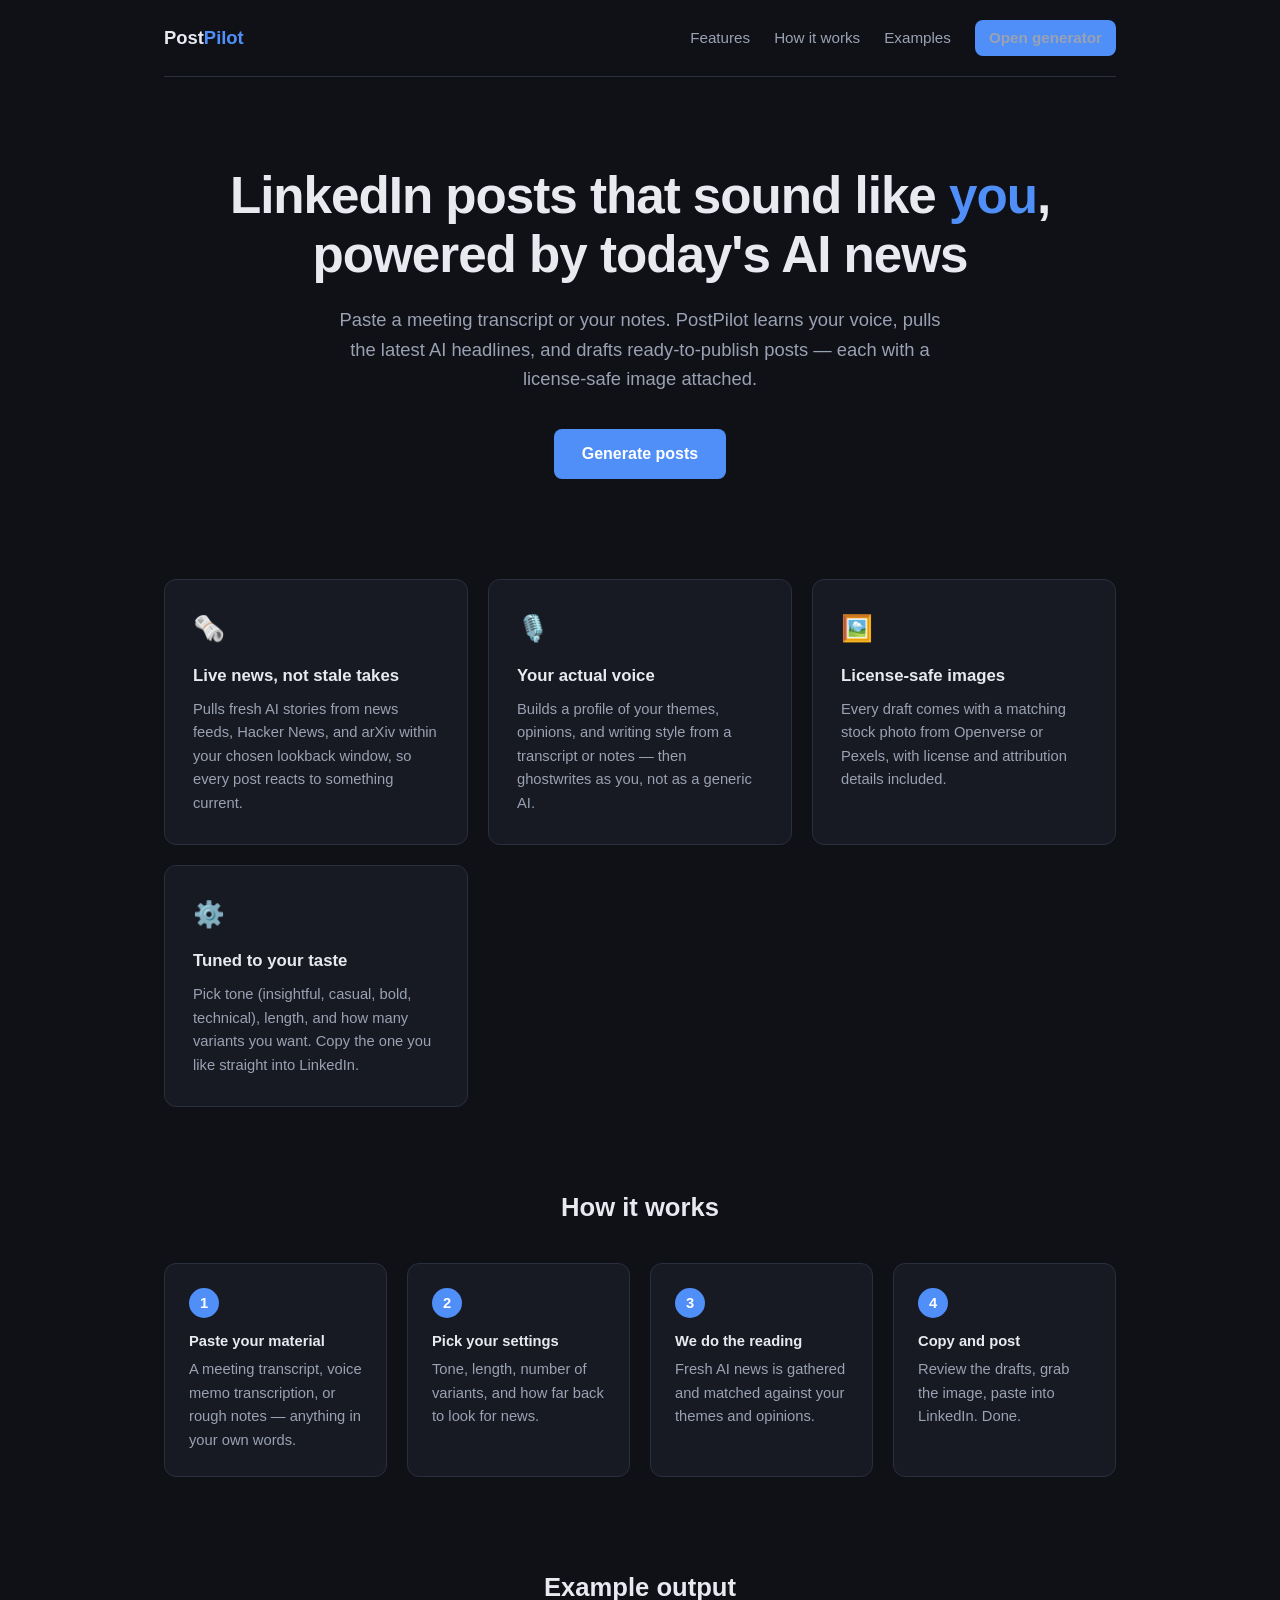
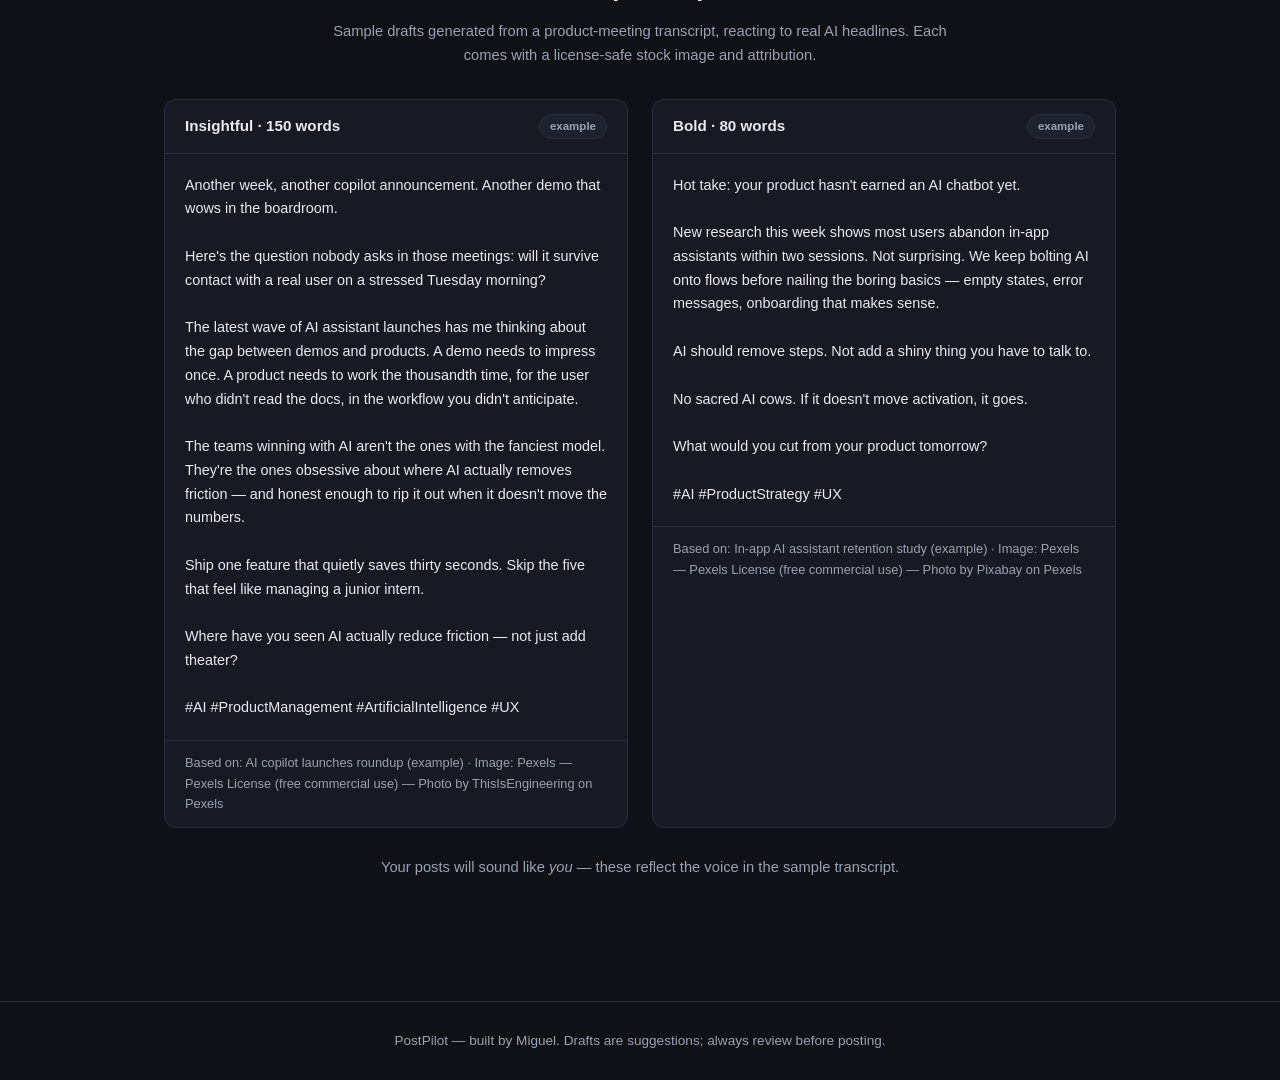
==== index.html @ dcc74cf7 "Initial commit: PostPilot" ====
<!DOCTYPE html>
<html lang="en">
<head>
  <meta charset="UTF-8">
  <meta name="viewport" content="width=device-width, initial-scale=1.0">
  <title>PostPilot — LinkedIn posts in your voice</title>
  <link rel="stylesheet" href="/styles.css">
</head>
<body>
  <div class="container">
    <nav>
      <a class="logo" href="/">Post<span>Pilot</span></a>
      <div class="nav-links">
        <a href="/#features">Features</a>
        <a href="/#how">How it works</a>
        <a href="/#examples">Examples</a>
        <a class="btn btn-primary btn-sm" href="/app">Open generator</a>
      </div>
    </nav>

    <section class="hero">
      <h1>LinkedIn posts that sound like <em>you</em>, powered by today's AI news</h1>
      <p>Paste a meeting transcript or your notes. PostPilot learns your voice, pulls the latest AI headlines, and drafts ready-to-publish posts — each with a license-safe image attached.</p>
      <a class="btn btn-primary" href="/app">Generate posts</a>
    </section>

    <section class="features" id="features">
      <div class="card">
        <span class="icon">🗞️</span>
        <h3>Live news, not stale takes</h3>
        <p>Pulls fresh AI stories from news feeds, Hacker News, and arXiv within your chosen lookback window, so every post reacts to something current.</p>
      </div>
      <div class="card">
        <span class="icon">🎙️</span>
        <h3>Your actual voice</h3>
        <p>Builds a profile of your themes, opinions, and writing style from a transcript or notes — then ghostwrites as you, not as a generic AI.</p>
      </div>
      <div class="card">
        <span class="icon">🖼️</span>
        <h3>License-safe images</h3>
        <p>Every draft comes with a matching stock photo from Openverse or Pexels, with license and attribution details included.</p>
      </div>
      <div class="card">
        <span class="icon">⚙️</span>
        <h3>Tuned to your taste</h3>
        <p>Pick tone (insightful, casual, bold, technical), length, and how many variants you want. Copy the one you like straight into LinkedIn.</p>
      </div>
    </section>

    <section class="steps" id="how">
      <h2>How it works</h2>
      <ol>
        <li><strong>Paste your material</strong>A meeting transcript, voice memo transcription, or rough notes — anything in your own words.</li>
        <li><strong>Pick your settings</strong>Tone, length, number of variants, and how far back to look for news.</li>
        <li><strong>We do the reading</strong>Fresh AI news is gathered and matched against your themes and opinions.</li>
        <li><strong>Copy and post</strong>Review the drafts, grab the image, paste into LinkedIn. Done.</li>
      </ol>
    </section>

    <section class="examples" id="examples">
      <h2>Example output</h2>
      <p class="examples-note">Sample drafts generated from a product-meeting transcript, reacting to real AI headlines. Each comes with a license-safe stock image and attribution.</p>
      <div class="examples-grid">

        <div class="post-card">
          <div class="post-header">
            <h3>Insightful · 150 words</h3>
            <span class="badge">example</span>
          </div>
          <img class="post-image" src="https://images.pexels.com/photos/3861969/pexels-photo-3861969.jpeg?auto=compress&cs=tinysrgb&w=800" alt="Engineer working with code projected across her face" onerror="this.style.display='none'">
          <div class="post-body">Another week, another copilot announcement. Another demo that wows in the boardroom.

Here's the question nobody asks in those meetings: will it survive contact with a real user on a stressed Tuesday morning?

The latest wave of AI assistant launches has me thinking about the gap between demos and products. A demo needs to impress once. A product needs to work the thousandth time, for the user who didn't read the docs, in the workflow you didn't anticipate.

The teams winning with AI aren't the ones with the fanciest model. They're the ones obsessive about where AI actually removes friction — and honest enough to rip it out when it doesn't move the numbers.

Ship one feature that quietly saves thirty seconds. Skip the five that feel like managing a junior intern.

Where have you seen AI actually reduce friction — not just add theater?

#AI #ProductManagement #ArtificialIntelligence #UX</div>
          <div class="post-meta">Based on: AI copilot launches roundup (example) · Image: Pexels — Pexels License (free commercial use) — Photo by ThisIsEngineering on Pexels</div>
        </div>

        <div class="post-card">
          <div class="post-header">
            <h3>Bold · 80 words</h3>
            <span class="badge">example</span>
          </div>
          <img class="post-image" src="https://images.pexels.com/photos/546819/pexels-photo-546819.jpeg?auto=compress&cs=tinysrgb&w=800" alt="Close-up of a blue circuit board" onerror="this.style.display='none'">
          <div class="post-body">Hot take: your product hasn't earned an AI chatbot yet.

New research this week shows most users abandon in-app assistants within two sessions. Not surprising. We keep bolting AI onto flows before nailing the boring basics — empty states, error messages, onboarding that makes sense.

AI should remove steps. Not add a shiny thing you have to talk to.

No sacred AI cows. If it doesn't move activation, it goes.

What would you cut from your product tomorrow?

#AI #ProductStrategy #UX</div>
          <div class="post-meta">Based on: In-app AI assistant retention study (example) · Image: Pexels — Pexels License (free commercial use) — Photo by Pixabay on Pexels</div>
        </div>

      </div>
      <p class="examples-note">Your posts will sound like <em>you</em> — these reflect the voice in the sample transcript.</p>
    </section>
  </div>

  <footer>
    <div class="container">PostPilot — built by Miguel. Drafts are suggestions; always review before posting.</div>
  </footer>
</body>
</html>
---- styles.css ----
:root {
  --bg: #0f1117;
  --surface: #171a23;
  --surface-2: #1e222e;
  --border: #2a2f3d;
  --text: #e8eaf0;
  --muted: #9aa1b2;
  --accent: #4f8ff7;
  --accent-hover: #6ba1f9;
  --green: #3ecf8e;
  --radius: 12px;
  --font: -apple-system, BlinkMacSystemFont, "Segoe UI", Roboto, sans-serif;
}

* { box-sizing: border-box; margin: 0; padding: 0; }

body {
  background: var(--bg);
  color: var(--text);
  font-family: var(--font);
  line-height: 1.6;
  min-height: 100vh;
}

a { color: var(--accent); text-decoration: none; }
a:hover { color: var(--accent-hover); }

.container { max-width: 1000px; margin: 0 auto; padding: 0 24px; }

/* Nav */
nav {
  display: flex; align-items: center; justify-content: space-between;
  padding: 20px 0; border-bottom: 1px solid var(--border);
}
.logo { font-weight: 700; font-size: 1.15rem; color: var(--text); }
.logo span { color: var(--accent); }
.nav-links { display: flex; gap: 24px; align-items: center; }
.nav-links a { color: var(--muted); font-size: 0.95rem; }
.nav-links a:hover, .nav-links a.active { color: var(--text); }

/* Buttons */
.btn {
  display: inline-block; padding: 12px 28px; border-radius: 8px;
  font-size: 1rem; font-weight: 600; cursor: pointer; border: none;
  transition: background 0.15s ease;
}
.btn-primary { background: var(--accent); color: #fff; }
.btn-primary:hover { background: var(--accent-hover); color: #fff; }
.btn-primary:disabled { opacity: 0.5; cursor: not-allowed; }
.btn-ghost {
  background: transparent; color: var(--text);
  border: 1px solid var(--border);
}
.btn-ghost:hover { border-color: var(--muted); }
.btn-sm { padding: 6px 14px; font-size: 0.85rem; }

/* Landing hero */
.hero { text-align: center; padding: 90px 0 70px; }
.hero h1 {
  font-size: clamp(2rem, 5vw, 3.2rem); line-height: 1.15;
  letter-spacing: -0.02em; margin-bottom: 20px;
}
.hero h1 em { color: var(--accent); font-style: normal; }
.hero p {
  color: var(--muted); font-size: 1.15rem; max-width: 620px;
  margin: 0 auto 36px;
}

/* Feature cards */
.features {
  display: grid; grid-template-columns: repeat(auto-fit, minmax(260px, 1fr));
  gap: 20px; padding: 30px 0 80px;
}
.card {
  background: var(--surface); border: 1px solid var(--border);
  border-radius: var(--radius); padding: 28px;
}
.card .icon { font-size: 1.6rem; margin-bottom: 14px; display: block; }
.card h3 { font-size: 1.05rem; margin-bottom: 8px; }
.card p { color: var(--muted); font-size: 0.92rem; }

/* How it works */
.steps { padding: 0 0 90px; }
.steps h2 { text-align: center; font-size: 1.6rem; margin-bottom: 36px; }
.steps ol {
  list-style: none; counter-reset: step;
  display: grid; grid-template-columns: repeat(auto-fit, minmax(210px, 1fr));
  gap: 20px;
}
.steps li {
  counter-increment: step; background: var(--surface);
  border: 1px solid var(--border); border-radius: var(--radius); padding: 24px;
  color: var(--muted); font-size: 0.92rem;
}
.steps li::before {
  content: counter(step); display: block; width: 30px; height: 30px;
  border-radius: 50%; background: var(--accent); color: #fff;
  font-weight: 700; text-align: center; line-height: 30px; margin-bottom: 12px;
}
.steps li strong { color: var(--text); display: block; margin-bottom: 4px; }

footer {
  border-top: 1px solid var(--border); padding: 28px 0; text-align: center;
  color: var(--muted); font-size: 0.85rem;
}

/* Generator page */
.gen-layout {
  display: grid; grid-template-columns: 340px 1fr; gap: 28px;
  padding: 36px 0 80px; align-items: start;
}
@media (max-width: 820px) { .gen-layout { grid-template-columns: 1fr; } }

.panel {
  background: var(--surface); border: 1px solid var(--border);
  border-radius: var(--radius); padding: 24px;
}
.panel h2 { font-size: 1.1rem; margin-bottom: 18px; }

.field { margin-bottom: 18px; }
.field label {
  display: block; font-size: 0.85rem; font-weight: 600;
  color: var(--muted); margin-bottom: 6px;
}
.field select, .field input[type="number"], .field textarea {
  width: 100%; background: var(--surface-2); color: var(--text);
  border: 1px solid var(--border); border-radius: 8px; padding: 10px 12px;
  font-size: 0.95rem; font-family: var(--font);
}
.field textarea { min-height: 170px; resize: vertical; line-height: 1.5; }
.field select:focus, .field textarea:focus, .field input:focus {
  outline: none; border-color: var(--accent);
}
.field .hint { font-size: 0.78rem; color: var(--muted); margin-top: 5px; }
.checkbox-row { display: flex; align-items: center; gap: 8px; margin-bottom: 18px; }
.checkbox-row label { font-size: 0.9rem; color: var(--text); cursor: pointer; }

/* Progress */
#progress { display: none; text-align: center; padding: 50px 20px; }
#progress.visible { display: block; }
.spinner {
  width: 36px; height: 36px; margin: 0 auto 18px;
  border: 3px solid var(--border); border-top-color: var(--accent);
  border-radius: 50%; animation: spin 0.8s linear infinite;
}
@keyframes spin { to { transform: rotate(360deg); } }
#progress-text { color: var(--muted); }

/* Results */
.post-card {
  background: var(--surface); border: 1px solid var(--border);
  border-radius: var(--radius); margin-bottom: 24px; overflow: hidden;
}
.post-card .post-header {
  display: flex; justify-content: space-between; align-items: center;
  padding: 14px 20px; border-bottom: 1px solid var(--border);
}
.post-card .post-header h3 { font-size: 0.95rem; }
.post-card .post-body {
  padding: 20px; white-space: pre-wrap; font-size: 0.97rem; line-height: 1.65;
}
.post-card img.post-image {
  width: 100%; max-height: 320px; object-fit: cover; display: block;
}
.post-meta {
  padding: 12px 20px; border-top: 1px solid var(--border);
  font-size: 0.8rem; color: var(--muted);
}
.post-meta a { font-size: 0.8rem; }
.copy-btn.copied { background: var(--green); border-color: var(--green); color: #fff; }

.badge {
  display: inline-block; padding: 2px 10px; border-radius: 20px;
  font-size: 0.72rem; font-weight: 600; background: var(--surface-2);
  border: 1px solid var(--border); color: var(--muted);
}
.badge.ok { color: var(--green); border-color: var(--green); }

.error-box {
  display: none; background: #3a1d22; border: 1px solid #a04050;
  color: #f0c0c8; padding: 16px 20px; border-radius: var(--radius);
  margin-bottom: 20px;
}
.error-box.visible { display: block; }

.voice-box {
  display: none; background: var(--surface-2); border: 1px solid var(--border);
  border-radius: var(--radius); padding: 18px 20px; margin-bottom: 24px;
  font-size: 0.88rem; color: var(--muted);
}
.voice-box.visible { display: block; }
.voice-box strong { color: var(--text); }

/* Landing page: example output */
.examples { padding: 0 0 90px; }
.examples h2 { text-align: center; font-size: 1.6rem; margin-bottom: 12px; }
.examples-note {
  text-align: center; color: var(--muted); font-size: 0.92rem;
  max-width: 640px; margin: 0 auto 32px;
}
.examples-grid {
  display: grid; grid-template-columns: repeat(auto-fit, minmax(320px, 1fr));
  gap: 24px; margin-bottom: 28px;
}
.examples .post-card { margin-bottom: 0; }
.examples .post-body { font-size: 0.9rem; }
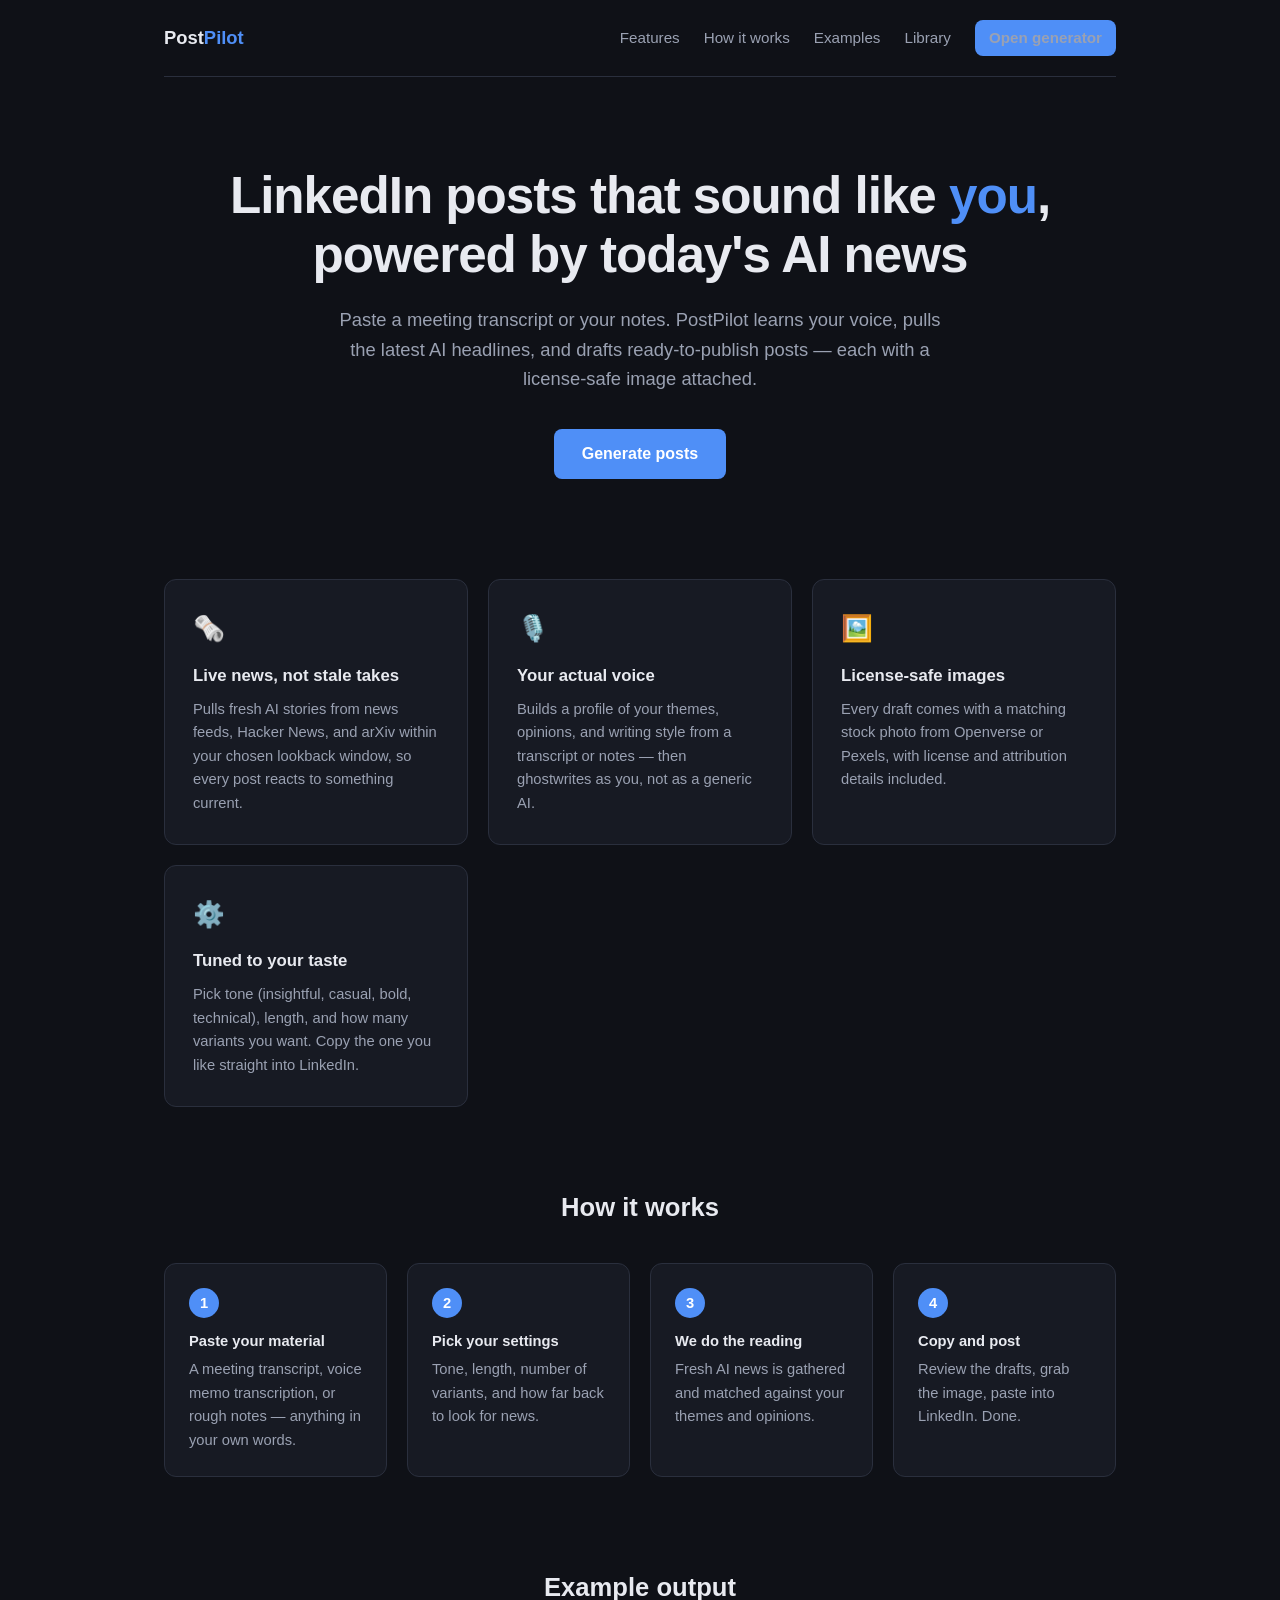
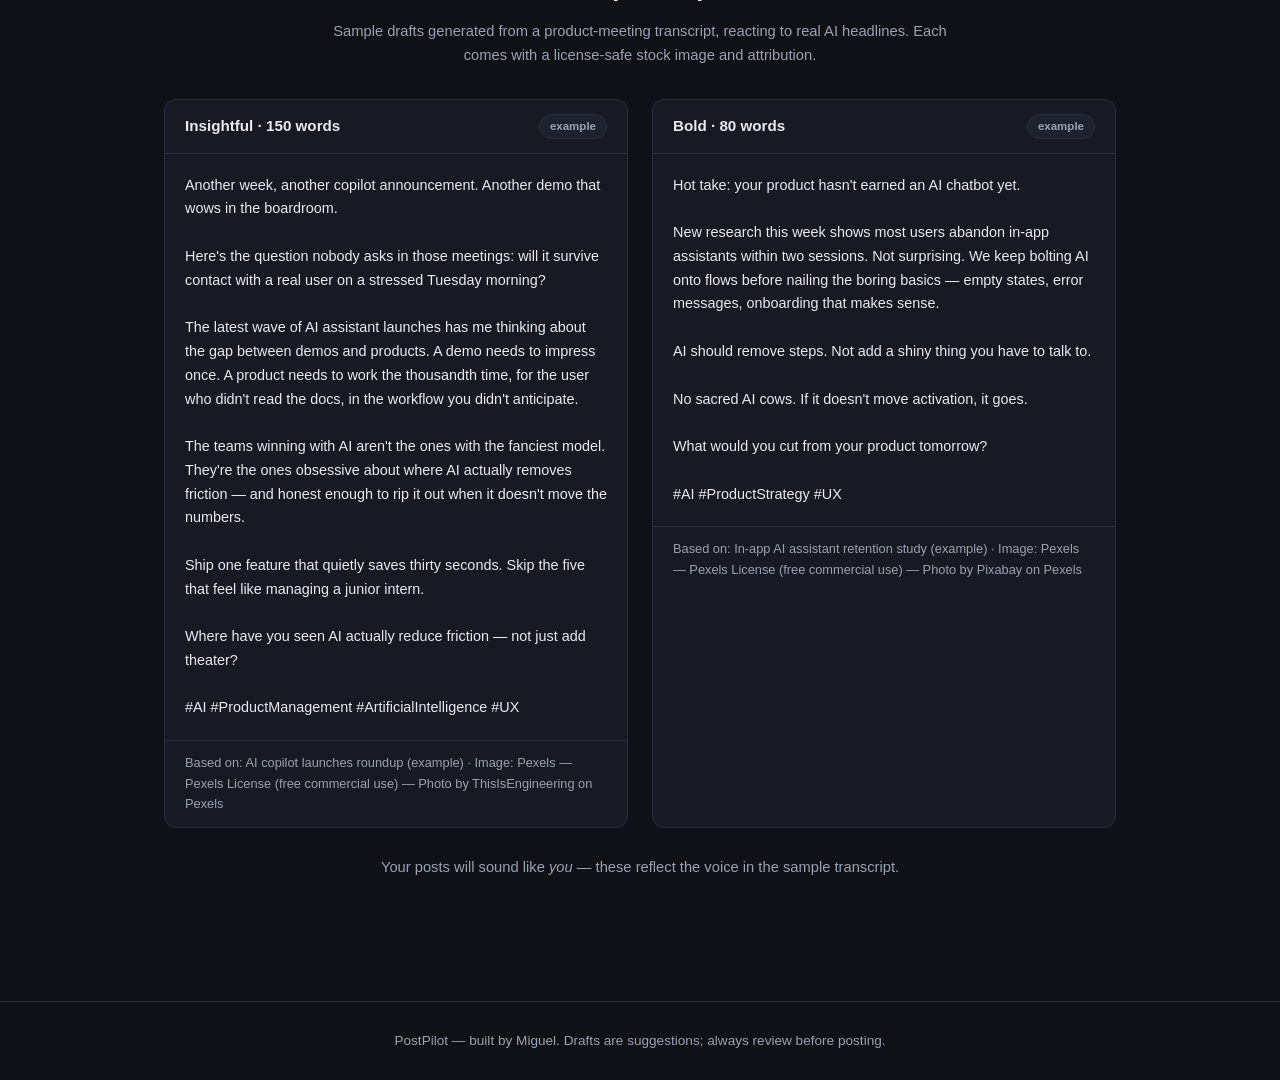
==== commit 19522679: "Drafts library page" ====
--- a/index.html
+++ b/index.html
@@ -14,6 +14,7 @@
         <a href="/#features">Features</a>
         <a href="/#how">How it works</a>
         <a href="/#examples">Examples</a>
+        <a href="/library">Library</a>
         <a class="btn btn-primary btn-sm" href="/app">Open generator</a>
       </div>
     </nav>
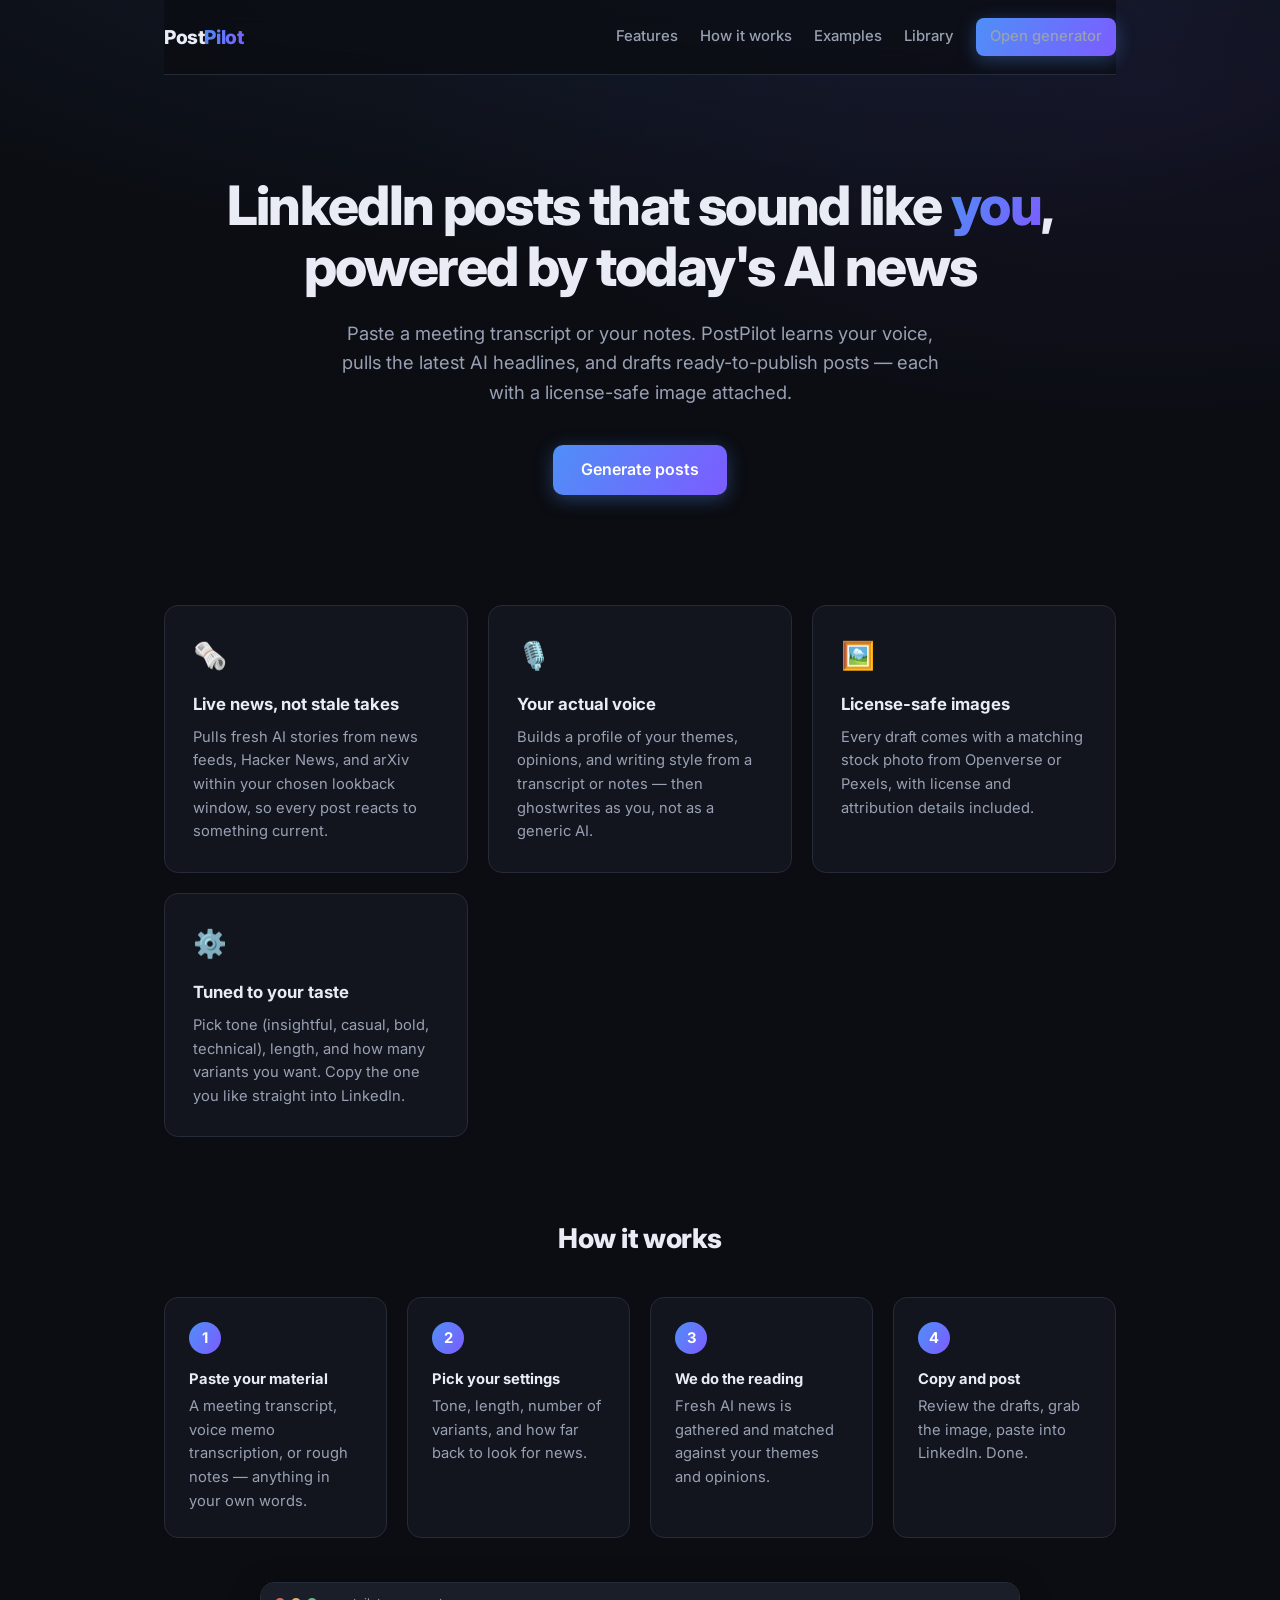
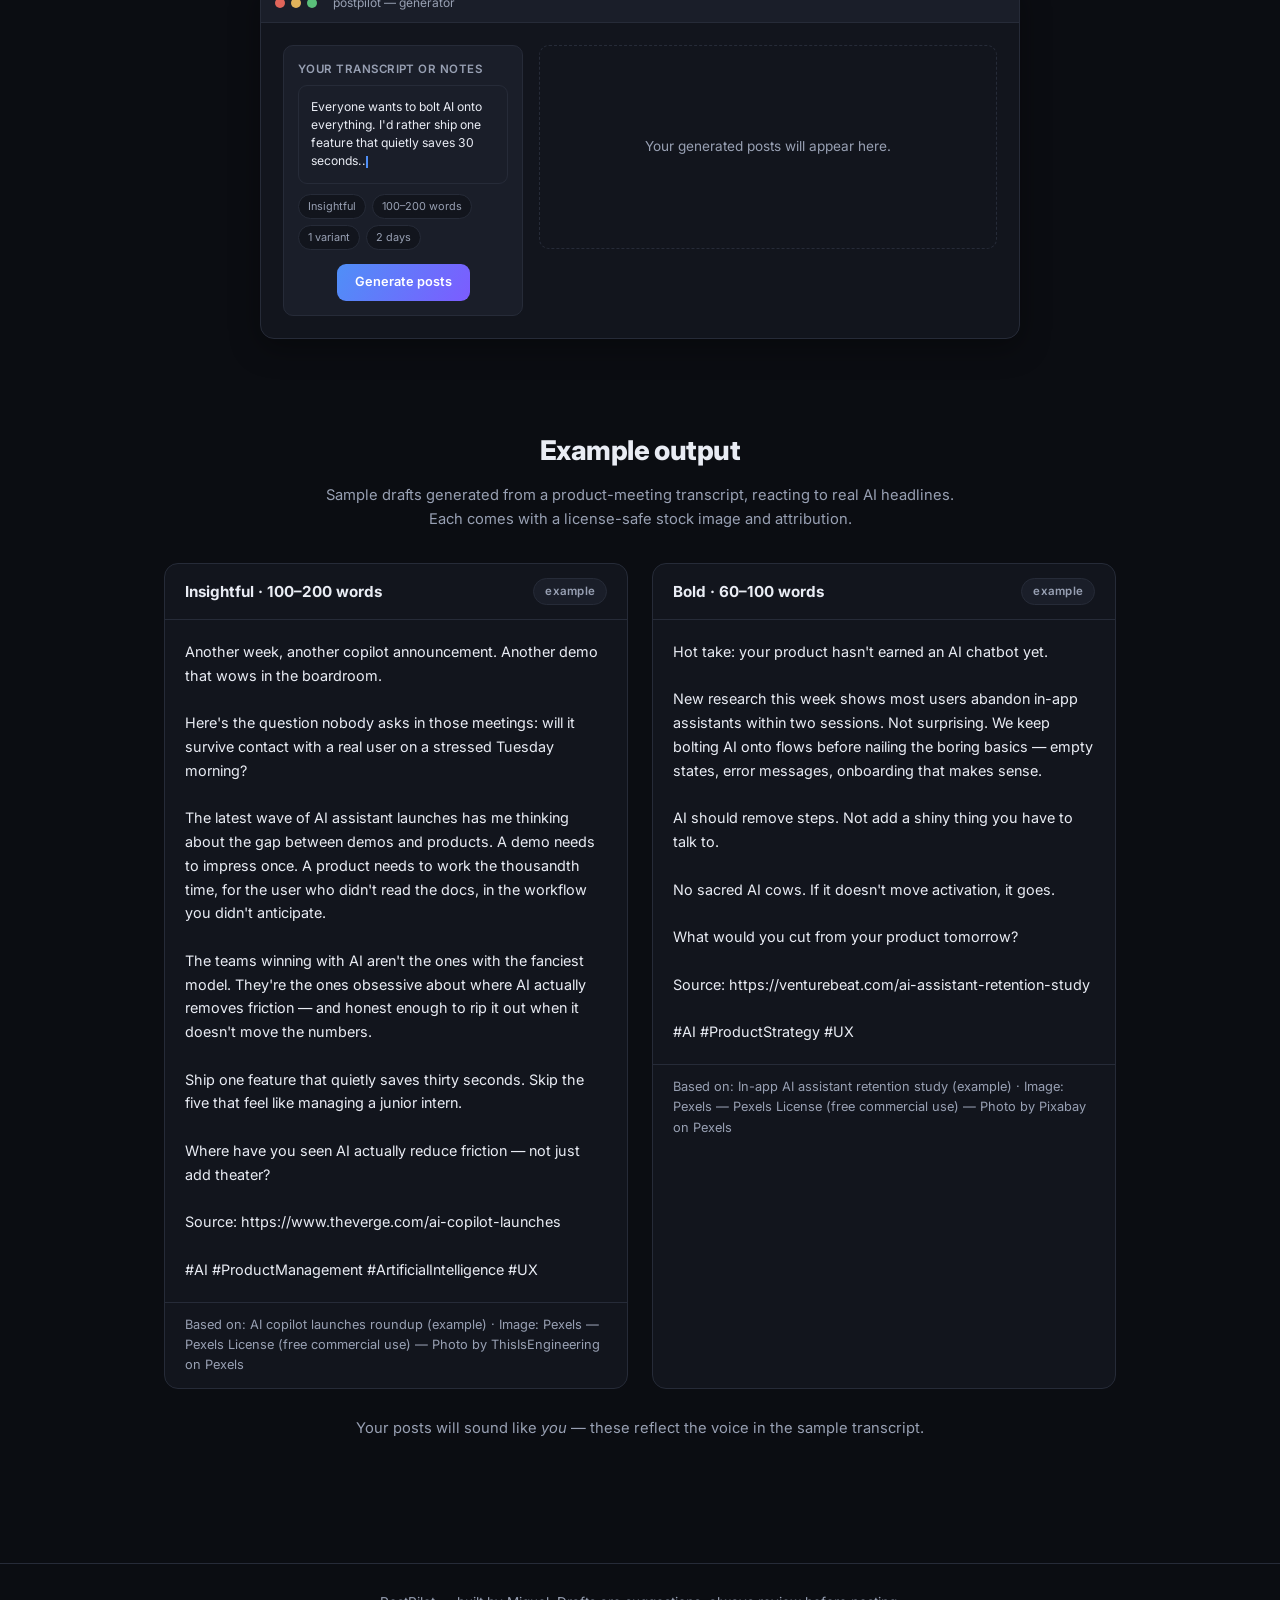
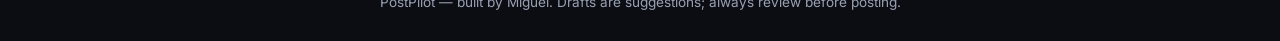
==== commit 48068c46: "UI polish: theme, animated demo, updated examples" ====
--- a/index.html
+++ b/index.html
@@ -4,6 +4,7 @@
   <meta charset="UTF-8">
   <meta name="viewport" content="width=device-width, initial-scale=1.0">
   <title>PostPilot — LinkedIn posts in your voice</title>
+  <link rel="icon" href="data:image/svg+xml,%3Csvg xmlns='http://www.w3.org/2000/svg' viewBox='0 0 100 100'%3E%3Crect width='100' height='100' rx='22' fill='%234f8ff7'/%3E%3Ctext x='50' y='72' font-size='62' font-weight='bold' font-family='Arial' fill='white' text-anchor='middle'%3EP%3C/text%3E%3C/svg%3E">
   <link rel="stylesheet" href="/styles.css">
 </head>
 <body>
@@ -56,6 +57,16 @@
         <li><strong>We do the reading</strong>Fresh AI news is gathered and matched against your themes and opinions.</li>
         <li><strong>Copy and post</strong>Review the drafts, grab the image, paste into LinkedIn. Done.</li>
       </ol>
+
+      <div class="demo-wrap">
+        <div class="demo-window">
+          <div class="demo-bar">
+            <span></span><span></span><span></span>
+            <div class="demo-url">postpilot — generator</div>
+          </div>
+          <div class="demo-body" id="demo-stage"></div>
+        </div>
+      </div>
     </section>
 
     <section class="examples" id="examples">
@@ -65,7 +76,7 @@
 
         <div class="post-card">
           <div class="post-header">
-            <h3>Insightful · 150 words</h3>
+            <h3>Insightful · 100–200 words</h3>
             <span class="badge">example</span>
           </div>
           <img class="post-image" src="https://images.pexels.com/photos/3861969/pexels-photo-3861969.jpeg?auto=compress&cs=tinysrgb&w=800" alt="Engineer working with code projected across her face" onerror="this.style.display='none'">
@@ -81,13 +92,15 @@
 
 Where have you seen AI actually reduce friction — not just add theater?
 
+Source: https://www.theverge.com/ai-copilot-launches
+
 #AI #ProductManagement #ArtificialIntelligence #UX</div>
           <div class="post-meta">Based on: AI copilot launches roundup (example) · Image: Pexels — Pexels License (free commercial use) — Photo by ThisIsEngineering on Pexels</div>
         </div>
 
         <div class="post-card">
           <div class="post-header">
-            <h3>Bold · 80 words</h3>
+            <h3>Bold · 60–100 words</h3>
             <span class="badge">example</span>
           </div>
           <img class="post-image" src="https://images.pexels.com/photos/546819/pexels-photo-546819.jpeg?auto=compress&cs=tinysrgb&w=800" alt="Close-up of a blue circuit board" onerror="this.style.display='none'">
@@ -101,6 +114,8 @@
 
 What would you cut from your product tomorrow?
 
+Source: https://venturebeat.com/ai-assistant-retention-study
+
 #AI #ProductStrategy #UX</div>
           <div class="post-meta">Based on: In-app AI assistant retention study (example) · Image: Pexels — Pexels License (free commercial use) — Photo by Pixabay on Pexels</div>
         </div>
@@ -113,5 +128,232 @@
   <footer>
     <div class="container">PostPilot — built by Miguel. Drafts are suggestions; always review before posting.</div>
   </footer>
+
+  <style>
+    .demo-wrap { max-width: 760px; margin: 44px auto 0; }
+    .demo-cols { display: grid; grid-template-columns: 240px 1fr; gap: 16px; }
+    @media (max-width: 640px) { .demo-cols { grid-template-columns: 1fr; } }
+    .demo-panel {
+      background: var(--surface-2); border: 1px solid var(--border);
+      border-radius: 10px; padding: 14px;
+    }
+    .demo-chips { display: flex; flex-wrap: wrap; gap: 6px; margin-top: 10px; }
+    .demo-chips span {
+      font-size: 0.68rem; color: var(--muted); padding: 3px 9px;
+      border: 1px solid var(--border); border-radius: 20px; background: var(--surface);
+    }
+    .demo-empty {
+      color: var(--muted); font-size: 0.85rem; text-align: center;
+      padding: 90px 16px; border: 1px dashed var(--border); border-radius: 10px;
+    }
+    .demo-post-card {
+      background: var(--surface-2); border: 1px solid var(--border);
+      border-radius: 10px; overflow: hidden; animation: rise 0.4s ease;
+    }
+    .demo-post-head {
+      display: flex; justify-content: space-between; align-items: center;
+      padding: 9px 12px; border-bottom: 1px solid var(--border); font-size: 0.78rem;
+    }
+    .demo-mini-btns { display: flex; gap: 6px; }
+    .demo-mini-btns i {
+      font-style: normal; font-size: 0.68rem; padding: 4px 9px;
+      border: 1px solid var(--border); border-radius: 6px; color: var(--muted);
+      transition: transform 0.15s ease, filter 0.15s ease;
+    }
+    .demo-mini-btns i.demo-blue {
+      background: linear-gradient(120deg, var(--accent), var(--accent-2));
+      color: #fff; border: none;
+    }
+    .demo-post-card img, .demo-li-card img {
+      width: 100%; height: 90px; object-fit: cover; display: block;
+    }
+    .demo-post-text {
+      padding: 11px 12px; font-size: 0.76rem; line-height: 1.5; color: var(--text);
+    }
+    .demo-post-text small { color: var(--muted); }
+    .demo-li-card {
+      background: #fff; border-radius: 10px; overflow: hidden;
+      color: #1c1e21; animation: rise 0.4s ease;
+      box-shadow: 0 6px 24px rgba(0,0,0,0.45);
+    }
+    .demo-li-head {
+      display: flex; align-items: center; gap: 9px; padding: 10px 12px;
+    }
+    .demo-avatar {
+      width: 34px; height: 34px; border-radius: 50%; flex-shrink: 0;
+      background: linear-gradient(120deg, var(--accent), var(--accent-2));
+      color: #fff; font-weight: 700; display: flex;
+      align-items: center; justify-content: center; font-size: 0.9rem;
+    }
+    .demo-li-head b { font-size: 0.78rem; display: block; line-height: 1.2; }
+    .demo-li-head small { font-size: 0.66rem; color: #666; }
+    .demo-li-logo {
+      margin-left: auto; background: #0a66c2; color: #fff; font-weight: 800;
+      border-radius: 3px; padding: 1px 5px; font-size: 0.75rem;
+    }
+    .demo-li-text { padding: 0 12px 9px; font-size: 0.74rem; line-height: 1.45; }
+    .demo-li-actions {
+      display: flex; justify-content: space-around; padding: 7px 8px;
+      border-top: 1px solid #e5e5e5; font-size: 0.66rem; color: #555;
+    }
+    .demo-toast {
+      margin-top: 10px; text-align: center; font-size: 0.8rem;
+      color: var(--green); font-weight: 600; animation: rise 0.3s ease;
+    }
+    .demo-window {
+      background: var(--surface); border: 1px solid var(--border);
+      border-radius: var(--radius); overflow: hidden; box-shadow: var(--shadow);
+    }
+    .demo-bar {
+      display: flex; align-items: center; gap: 6px;
+      padding: 10px 14px; border-bottom: 1px solid var(--border);
+      background: var(--surface-2);
+    }
+    .demo-bar span { width: 10px; height: 10px; border-radius: 50%; background: var(--border); }
+    .demo-bar span:nth-child(1) { background: #e0655a; }
+    .demo-bar span:nth-child(2) { background: #e0b25a; }
+    .demo-bar span:nth-child(3) { background: #5ac07a; }
+    .demo-url { margin-left: 10px; font-size: 0.75rem; color: var(--muted); }
+    .demo-body { padding: 22px; min-height: 290px; }
+    .demo-label {
+      font-size: 0.72rem; font-weight: 600; color: var(--muted);
+      text-transform: uppercase; letter-spacing: 0.04em; margin-bottom: 6px;
+    }
+    .demo-input {
+      background: var(--surface-2); border: 1px solid var(--border);
+      border-radius: 9px; padding: 12px; min-height: 110px;
+      font-size: 0.88rem; color: var(--text); line-height: 1.5;
+    }
+    .demo-caret {
+      display: inline-block; width: 2px; height: 1em; background: var(--accent);
+      vertical-align: text-bottom; animation: demoBlink 0.7s steps(1) infinite;
+    }
+    @keyframes demoBlink { 50% { opacity: 0; } }
+    .demo-btn {
+      display: inline-block; margin-top: 14px; padding: 10px 22px;
+      border-radius: 9px; font-weight: 600; font-size: 0.9rem; color: #fff;
+      background: linear-gradient(120deg, var(--accent), var(--accent-2));
+      transition: transform 0.15s ease, filter 0.15s ease;
+    }
+    .demo-btn.demo-clicked { transform: scale(0.94); filter: brightness(1.3); }
+    .demo-btn.demo-green { background: var(--green); }
+    .demo-progress { text-align: center; padding: 60px 0; }
+    .demo-progress .spinner { margin-bottom: 16px; }
+    .demo-progress p { color: var(--muted); font-size: 0.9rem; min-height: 1.5em; }
+    .demo-post { animation: rise 0.4s ease; }
+    .demo-img {
+      height: 96px; border-radius: 9px; margin-bottom: 12px;
+      background: linear-gradient(120deg, rgba(79,143,247,0.55), rgba(124,92,255,0.55));
+      display: flex; align-items: center; justify-content: center;
+      font-size: 1.6rem;
+    }
+    .demo-line {
+      height: 9px; border-radius: 5px; background: var(--surface-2);
+      margin-bottom: 8px; animation: rise 0.4s ease;
+    }
+    .demo-check {
+      text-align: center; padding: 52px 0; animation: rise 0.4s ease;
+    }
+    .demo-check .demo-circle {
+      width: 62px; height: 62px; border-radius: 50%; margin: 0 auto 16px;
+      background: var(--green); color: #fff; font-size: 1.9rem;
+      display: flex; align-items: center; justify-content: center;
+      animation: demoPop 0.35s ease;
+    }
+    @keyframes demoPop { from { transform: scale(0.4); } to { transform: scale(1); } }
+    .demo-check p { color: var(--muted); font-size: 0.92rem; }
+    .demo-check strong { color: var(--text); }
+  </style>
+
+  <script>
+  (() => {
+    const stage = document.getElementById("demo-stage");
+    if (!stage) return;
+    const NOTES = "Everyone wants to bolt AI onto everything. I'd rather ship one feature that quietly saves 30 seconds...";
+    const PROGRESS = ["Gathering live AI news...", "Building your voice profile...",
+                      "Matching news to your topics...", "Writing variant 1 of 1...", "Finding image for variant 1..."];
+    const IMG = "https://images.pexels.com/photos/3861969/pexels-photo-3861969.jpeg?auto=compress&cs=tinysrgb&w=500";
+    const POST_TEXT = `Most AI copilots are demos, not products.<br><br>` +
+      `A demo needs to impress once. A product needs to work the thousandth time, ` +
+      `on a stressed Tuesday morning.<br><br>` +
+      `<small>Source: theverge.com/ai-copilots</small><br>` +
+      `<span style="color:var(--accent)">#AI #ProductManagement #UX</span>`;
+    const sleep = (ms) => new Promise(r => setTimeout(r, ms));
+
+    function shell(resultsHtml) {
+      stage.innerHTML = `<div class="demo-cols">
+        <div class="demo-panel">
+          <div class="demo-label">Your transcript or notes</div>
+          <div class="demo-input" style="min-height:84px; font-size:0.76rem;"><span id="demo-typed"></span><span class="demo-caret" id="demo-caret"></span></div>
+          <div class="demo-chips"><span>Insightful</span><span>100–200 words</span><span>1 variant</span><span>2 days</span></div>
+          <div style="text-align:center"><span class="demo-btn" id="demo-gen" style="padding:8px 18px; font-size:0.8rem;">Generate posts</span></div>
+        </div>
+        <div id="demo-results">${resultsHtml}</div>
+      </div>`;
+    }
+
+    async function typeStage() {
+      shell(`<div class="demo-empty">Your generated posts will appear here.</div>`);
+      const typed = document.getElementById("demo-typed");
+      for (let i = 0; i <= NOTES.length; i += 2) {
+        typed.textContent = NOTES.slice(0, i);
+        await sleep(26);
+      }
+      await sleep(350);
+      document.getElementById("demo-gen").classList.add("demo-clicked");
+      await sleep(450);
+      document.getElementById("demo-caret").style.display = "none";
+    }
+
+    async function progressStage() {
+      const res = document.getElementById("demo-results");
+      res.innerHTML = `<div class="demo-progress" style="padding:40px 0;"><div class="spinner"></div><p id="demo-msg"></p></div>`;
+      const msg = document.getElementById("demo-msg");
+      for (const m of PROGRESS) { msg.textContent = m; await sleep(750); }
+    }
+
+    async function postStage() {
+      const res = document.getElementById("demo-results");
+      res.innerHTML = `<div class="demo-post-card">
+        <div class="demo-post-head"><b>Variant 1</b>
+          <span class="demo-mini-btns"><i>Copy text</i><i>Save to library</i><i class="demo-blue" id="demo-li">Post to LinkedIn</i></span>
+        </div>
+        <img src="${IMG}" alt="" onerror="this.style.display='none'">
+        <div class="demo-post-text">${POST_TEXT}</div>
+      </div>`;
+      await sleep(2100);
+      const btn = document.getElementById("demo-li");
+      btn.classList.add("demo-clicked");
+      await sleep(300);
+      btn.textContent = "Posting…";
+      await sleep(900);
+    }
+
+    async function linkedinStage() {
+      const res = document.getElementById("demo-results");
+      res.innerHTML = `<div class="demo-li-card">
+        <div class="demo-li-head">
+          <span class="demo-avatar">M</span>
+          <div><b>Miguel Reese</b><small>Just now · 🌐</small></div>
+          <span class="demo-li-logo">in</span>
+        </div>
+        <div class="demo-li-text">Most AI copilots are demos, not products.<br><br>A demo needs to impress once. A product needs to work the thousandth time...</div>
+        <img src="${IMG}" alt="" onerror="this.style.display='none'">
+        <div class="demo-li-actions"><span>👍 Like</span><span>💬 Comment</span><span>🔁 Repost</span><span>📤 Send</span></div>
+      </div>
+      <div class="demo-toast">✓ Posted to LinkedIn</div>`;
+      await sleep(3200);
+    }
+
+    (async function loop() {
+      for (;;) {
+        await typeStage();
+        await progressStage();
+        await postStage();
+        await linkedinStage();
+      }
+    })();
+  })();
+  </script>
 </body>
 </html>
--- a/styles.css
+++ b/styles.css
@@ -1,28 +1,44 @@
+@import url('https://fonts.googleapis.com/css2?family=Inter:wght@400;500;600;700;800&display=swap');
+
 :root {
-  --bg: #0f1117;
-  --surface: #171a23;
-  --surface-2: #1e222e;
-  --border: #2a2f3d;
-  --text: #e8eaf0;
-  --muted: #9aa1b2;
+  --bg: #0b0d12;
+  --surface: #12151d;
+  --surface-2: #1a1e29;
+  --border: #262b38;
+  --border-hover: #38405a;
+  --text: #e9ecf4;
+  --muted: #98a0b3;
   --accent: #4f8ff7;
+  --accent-2: #7c5cff;
   --accent-hover: #6ba1f9;
   --green: #3ecf8e;
-  --radius: 12px;
-  --font: -apple-system, BlinkMacSystemFont, "Segoe UI", Roboto, sans-serif;
+  --radius: 14px;
+  --font: "Inter", -apple-system, BlinkMacSystemFont, "Segoe UI", Roboto, sans-serif;
+  --shadow: 0 8px 30px rgba(0, 0, 0, 0.35);
 }
 
 * { box-sizing: border-box; margin: 0; padding: 0; }
 
 body {
   background: var(--bg);
+  background-image:
+    radial-gradient(ellipse 80% 50% at 50% -20%, rgba(79, 143, 247, 0.13), transparent),
+    radial-gradient(ellipse 60% 40% at 90% 10%, rgba(124, 92, 255, 0.07), transparent);
+  background-attachment: fixed;
   color: var(--text);
   font-family: var(--font);
   line-height: 1.6;
   min-height: 100vh;
 }
 
-a { color: var(--accent); text-decoration: none; }
+::selection { background: rgba(79, 143, 247, 0.35); }
+
+::-webkit-scrollbar { width: 10px; }
+::-webkit-scrollbar-track { background: var(--bg); }
+::-webkit-scrollbar-thumb { background: var(--border); border-radius: 5px; }
+::-webkit-scrollbar-thumb:hover { background: var(--border-hover); }
+
+a { color: var(--accent); text-decoration: none; transition: color 0.15s ease; }
 a:hover { color: var(--accent-hover); }
 
 .container { max-width: 1000px; margin: 0 auto; padding: 0 24px; }
@@ -30,40 +46,72 @@
 /* Nav */
 nav {
   display: flex; align-items: center; justify-content: space-between;
-  padding: 20px 0; border-bottom: 1px solid var(--border);
-}
-.logo { font-weight: 700; font-size: 1.15rem; color: var(--text); }
-.logo span { color: var(--accent); }
-.nav-links { display: flex; gap: 24px; align-items: center; }
-.nav-links a { color: var(--muted); font-size: 0.95rem; }
+  padding: 18px 0;
+  position: sticky; top: 0; z-index: 50;
+  background: rgba(11, 13, 18, 0.75);
+  backdrop-filter: blur(12px);
+  -webkit-backdrop-filter: blur(12px);
+  border-bottom: 1px solid var(--border);
+}
+.logo {
+  font-weight: 800; font-size: 1.2rem; color: var(--text);
+  letter-spacing: -0.02em;
+}
+.logo span {
+  background: linear-gradient(120deg, var(--accent), var(--accent-2));
+  -webkit-background-clip: text;
+  background-clip: text;
+  -webkit-text-fill-color: transparent;
+}
+.nav-links { display: flex; gap: 22px; align-items: center; }
+.nav-links a { color: var(--muted); font-size: 0.93rem; font-weight: 500; }
 .nav-links a:hover, .nav-links a.active { color: var(--text); }
 
 /* Buttons */
 .btn {
-  display: inline-block; padding: 12px 28px; border-radius: 8px;
+  display: inline-block; padding: 12px 28px; border-radius: 10px;
   font-size: 1rem; font-weight: 600; cursor: pointer; border: none;
-  transition: background 0.15s ease;
-}
-.btn-primary { background: var(--accent); color: #fff; }
-.btn-primary:hover { background: var(--accent-hover); color: #fff; }
-.btn-primary:disabled { opacity: 0.5; cursor: not-allowed; }
+  font-family: var(--font);
+  transition: transform 0.15s ease, box-shadow 0.15s ease,
+              background 0.15s ease, border-color 0.15s ease;
+}
+.btn-primary {
+  background: linear-gradient(120deg, var(--accent), var(--accent-2));
+  color: #fff;
+  box-shadow: 0 4px 18px rgba(79, 143, 247, 0.35);
+}
+.btn-primary:hover {
+  color: #fff;
+  transform: translateY(-1px);
+  box-shadow: 0 6px 24px rgba(79, 143, 247, 0.5);
+}
+.btn-primary:disabled {
+  opacity: 0.5; cursor: not-allowed; transform: none;
+  box-shadow: none;
+}
 .btn-ghost {
   background: transparent; color: var(--text);
   border: 1px solid var(--border);
 }
-.btn-ghost:hover { border-color: var(--muted); }
-.btn-sm { padding: 6px 14px; font-size: 0.85rem; }
+.btn-ghost:hover { border-color: var(--border-hover); transform: translateY(-1px); }
+.btn-sm { padding: 7px 14px; font-size: 0.85rem; border-radius: 8px; }
 
 /* Landing hero */
-.hero { text-align: center; padding: 90px 0 70px; }
+.hero { text-align: center; padding: 100px 0 80px; }
 .hero h1 {
-  font-size: clamp(2rem, 5vw, 3.2rem); line-height: 1.15;
-  letter-spacing: -0.02em; margin-bottom: 20px;
-}
-.hero h1 em { color: var(--accent); font-style: normal; }
+  font-size: clamp(2.1rem, 5vw, 3.4rem); line-height: 1.12;
+  letter-spacing: -0.03em; margin-bottom: 22px; font-weight: 800;
+}
+.hero h1 em {
+  font-style: normal;
+  background: linear-gradient(120deg, var(--accent), var(--accent-2));
+  -webkit-background-clip: text;
+  background-clip: text;
+  -webkit-text-fill-color: transparent;
+}
 .hero p {
   color: var(--muted); font-size: 1.15rem; max-width: 620px;
-  margin: 0 auto 36px;
+  margin: 0 auto 38px;
 }
 
 /* Feature cards */
@@ -74,14 +122,23 @@
 .card {
   background: var(--surface); border: 1px solid var(--border);
   border-radius: var(--radius); padding: 28px;
-}
-.card .icon { font-size: 1.6rem; margin-bottom: 14px; display: block; }
-.card h3 { font-size: 1.05rem; margin-bottom: 8px; }
+  transition: transform 0.2s ease, border-color 0.2s ease, box-shadow 0.2s ease;
+}
+.card:hover {
+  transform: translateY(-3px);
+  border-color: var(--border-hover);
+  box-shadow: var(--shadow);
+}
+.card .icon { font-size: 1.7rem; margin-bottom: 14px; display: block; }
+.card h3 { font-size: 1.05rem; margin-bottom: 8px; font-weight: 700; }
 .card p { color: var(--muted); font-size: 0.92rem; }
 
 /* How it works */
 .steps { padding: 0 0 90px; }
-.steps h2 { text-align: center; font-size: 1.6rem; margin-bottom: 36px; }
+.steps h2 {
+  text-align: center; font-size: 1.7rem; margin-bottom: 36px;
+  font-weight: 800; letter-spacing: -0.02em;
+}
 .steps ol {
   list-style: none; counter-reset: step;
   display: grid; grid-template-columns: repeat(auto-fit, minmax(210px, 1fr));
@@ -91,11 +148,15 @@
   counter-increment: step; background: var(--surface);
   border: 1px solid var(--border); border-radius: var(--radius); padding: 24px;
   color: var(--muted); font-size: 0.92rem;
-}
+  transition: transform 0.2s ease, border-color 0.2s ease;
+}
+.steps li:hover { transform: translateY(-3px); border-color: var(--border-hover); }
 .steps li::before {
-  content: counter(step); display: block; width: 30px; height: 30px;
-  border-radius: 50%; background: var(--accent); color: #fff;
-  font-weight: 700; text-align: center; line-height: 30px; margin-bottom: 12px;
+  content: counter(step); display: block; width: 32px; height: 32px;
+  border-radius: 50%;
+  background: linear-gradient(120deg, var(--accent), var(--accent-2));
+  color: #fff;
+  font-weight: 700; text-align: center; line-height: 32px; margin-bottom: 14px;
 }
 .steps li strong { color: var(--text); display: block; margin-bottom: 4px; }
 
@@ -115,31 +176,35 @@
   background: var(--surface); border: 1px solid var(--border);
   border-radius: var(--radius); padding: 24px;
 }
-.panel h2 { font-size: 1.1rem; margin-bottom: 18px; }
+.panel h2 { font-size: 1.1rem; margin-bottom: 18px; font-weight: 700; }
 
 .field { margin-bottom: 18px; }
 .field label {
-  display: block; font-size: 0.85rem; font-weight: 600;
+  display: block; font-size: 0.8rem; font-weight: 600;
   color: var(--muted); margin-bottom: 6px;
+  text-transform: uppercase; letter-spacing: 0.04em;
 }
 .field select, .field input[type="number"], .field textarea {
   width: 100%; background: var(--surface-2); color: var(--text);
-  border: 1px solid var(--border); border-radius: 8px; padding: 10px 12px;
+  border: 1px solid var(--border); border-radius: 9px; padding: 10px 12px;
   font-size: 0.95rem; font-family: var(--font);
+  transition: border-color 0.15s ease, box-shadow 0.15s ease;
 }
 .field textarea { min-height: 170px; resize: vertical; line-height: 1.5; }
 .field select:focus, .field textarea:focus, .field input:focus {
   outline: none; border-color: var(--accent);
+  box-shadow: 0 0 0 3px rgba(79, 143, 247, 0.18);
 }
 .field .hint { font-size: 0.78rem; color: var(--muted); margin-top: 5px; }
 .checkbox-row { display: flex; align-items: center; gap: 8px; margin-bottom: 18px; }
+.checkbox-row input[type="checkbox"] { accent-color: var(--accent); width: 15px; height: 15px; }
 .checkbox-row label { font-size: 0.9rem; color: var(--text); cursor: pointer; }
 
 /* Progress */
 #progress { display: none; text-align: center; padding: 50px 20px; }
 #progress.visible { display: block; }
 .spinner {
-  width: 36px; height: 36px; margin: 0 auto 18px;
+  width: 38px; height: 38px; margin: 0 auto 18px;
   border: 3px solid var(--border); border-top-color: var(--accent);
   border-radius: 50%; animation: spin 0.8s linear infinite;
 }
@@ -150,12 +215,20 @@
 .post-card {
   background: var(--surface); border: 1px solid var(--border);
   border-radius: var(--radius); margin-bottom: 24px; overflow: hidden;
+  transition: border-color 0.2s ease, box-shadow 0.2s ease;
+  animation: rise 0.3s ease;
+}
+.post-card:hover { border-color: var(--border-hover); box-shadow: var(--shadow); }
+@keyframes rise {
+  from { opacity: 0; transform: translateY(8px); }
+  to { opacity: 1; transform: translateY(0); }
 }
 .post-card .post-header {
   display: flex; justify-content: space-between; align-items: center;
   padding: 14px 20px; border-bottom: 1px solid var(--border);
-}
-.post-card .post-header h3 { font-size: 0.95rem; }
+  flex-wrap: wrap; gap: 10px;
+}
+.post-card .post-header h3 { font-size: 0.95rem; font-weight: 700; }
 .post-card .post-body {
   padding: 20px; white-space: pre-wrap; font-size: 0.97rem; line-height: 1.65;
 }
@@ -167,17 +240,21 @@
   font-size: 0.8rem; color: var(--muted);
 }
 .post-meta a { font-size: 0.8rem; }
-.copy-btn.copied { background: var(--green); border-color: var(--green); color: #fff; }
+.copy-btn.copied, .save-btn.copied {
+  background: var(--green); border-color: var(--green); color: #fff;
+}
 
 .badge {
-  display: inline-block; padding: 2px 10px; border-radius: 20px;
+  display: inline-block; padding: 3px 11px; border-radius: 20px;
   font-size: 0.72rem; font-weight: 600; background: var(--surface-2);
   border: 1px solid var(--border); color: var(--muted);
-}
-.badge.ok { color: var(--green); border-color: var(--green); }
+  letter-spacing: 0.02em;
+}
+.badge.ok { color: var(--green); border-color: rgba(62, 207, 142, 0.5); }
 
 .error-box {
-  display: none; background: #3a1d22; border: 1px solid #a04050;
+  display: none; background: rgba(160, 64, 80, 0.12);
+  border: 1px solid rgba(160, 64, 80, 0.6);
   color: #f0c0c8; padding: 16px 20px; border-radius: var(--radius);
   margin-bottom: 20px;
 }
@@ -193,7 +270,10 @@
 
 /* Landing page: example output */
 .examples { padding: 0 0 90px; }
-.examples h2 { text-align: center; font-size: 1.6rem; margin-bottom: 12px; }
+.examples h2 {
+  text-align: center; font-size: 1.7rem; margin-bottom: 12px;
+  font-weight: 800; letter-spacing: -0.02em;
+}
 .examples-note {
   text-align: center; color: var(--muted); font-size: 0.92rem;
   max-width: 640px; margin: 0 auto 32px;
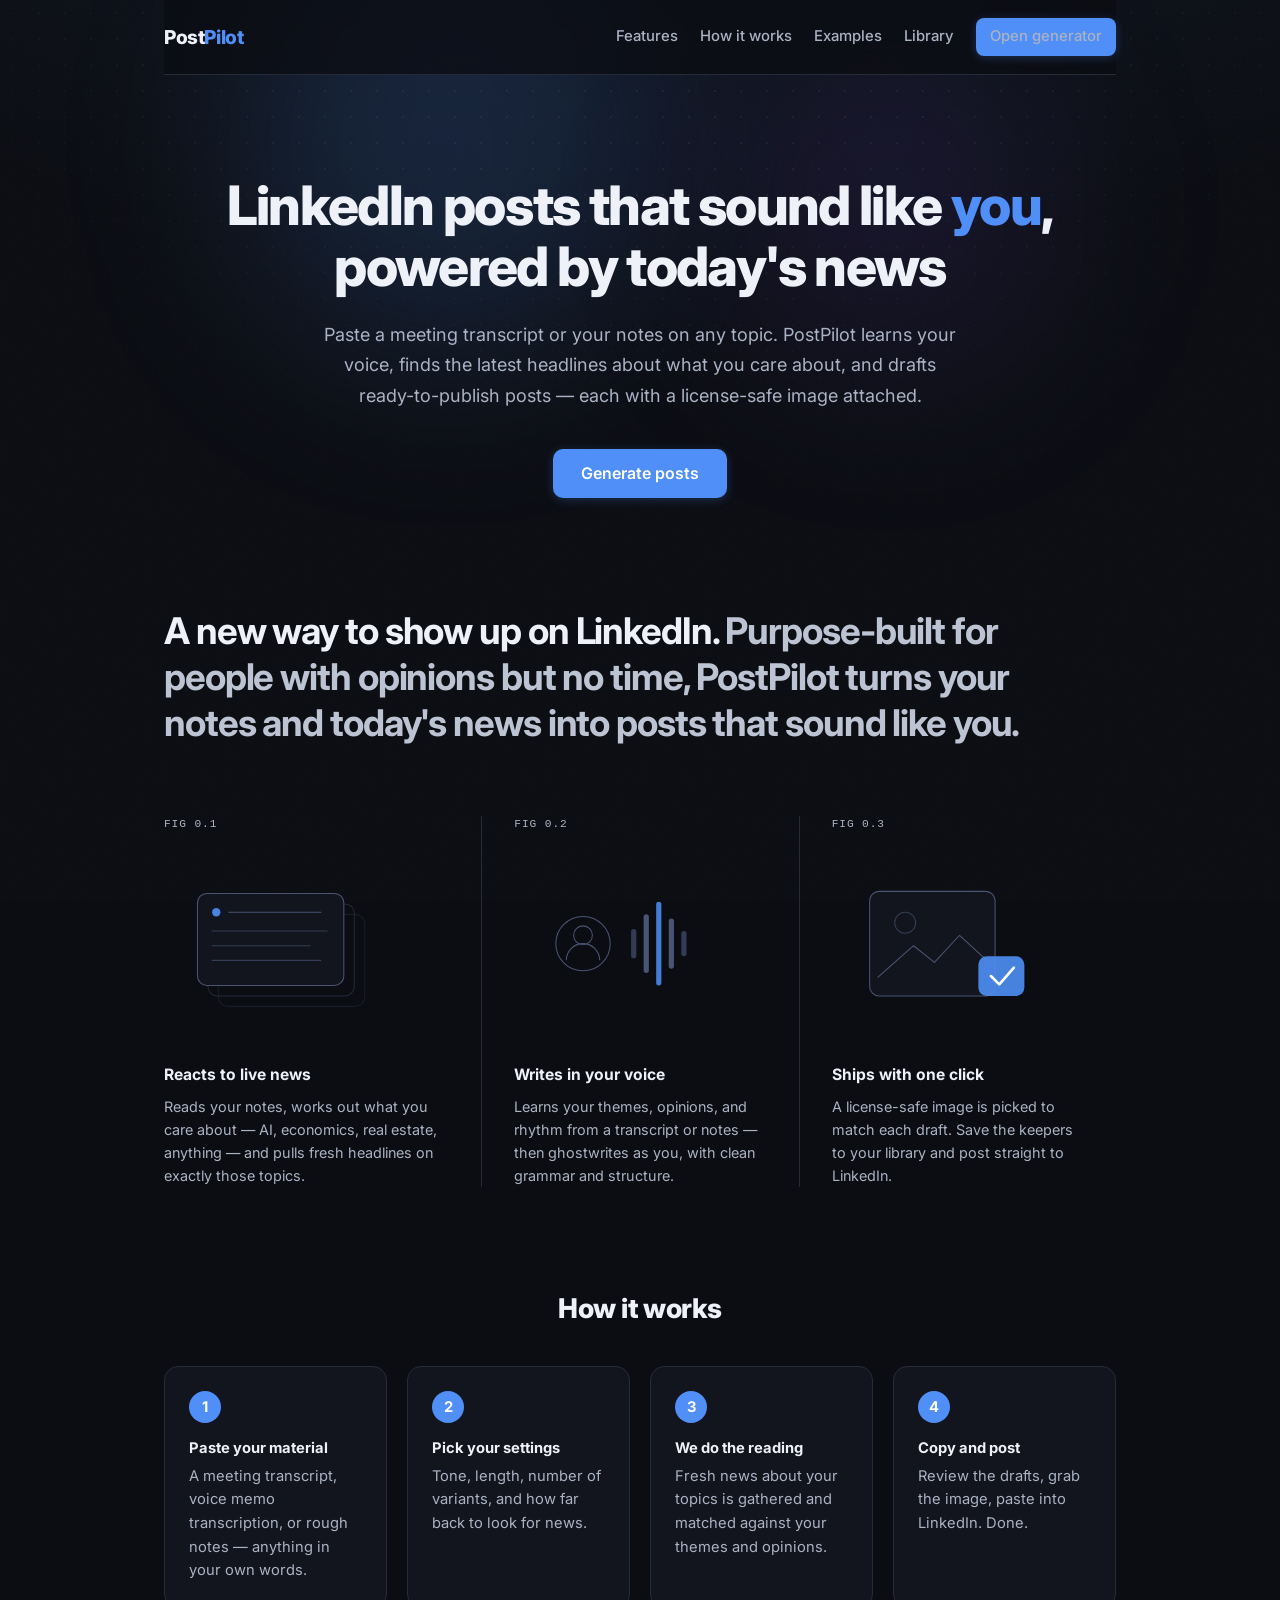
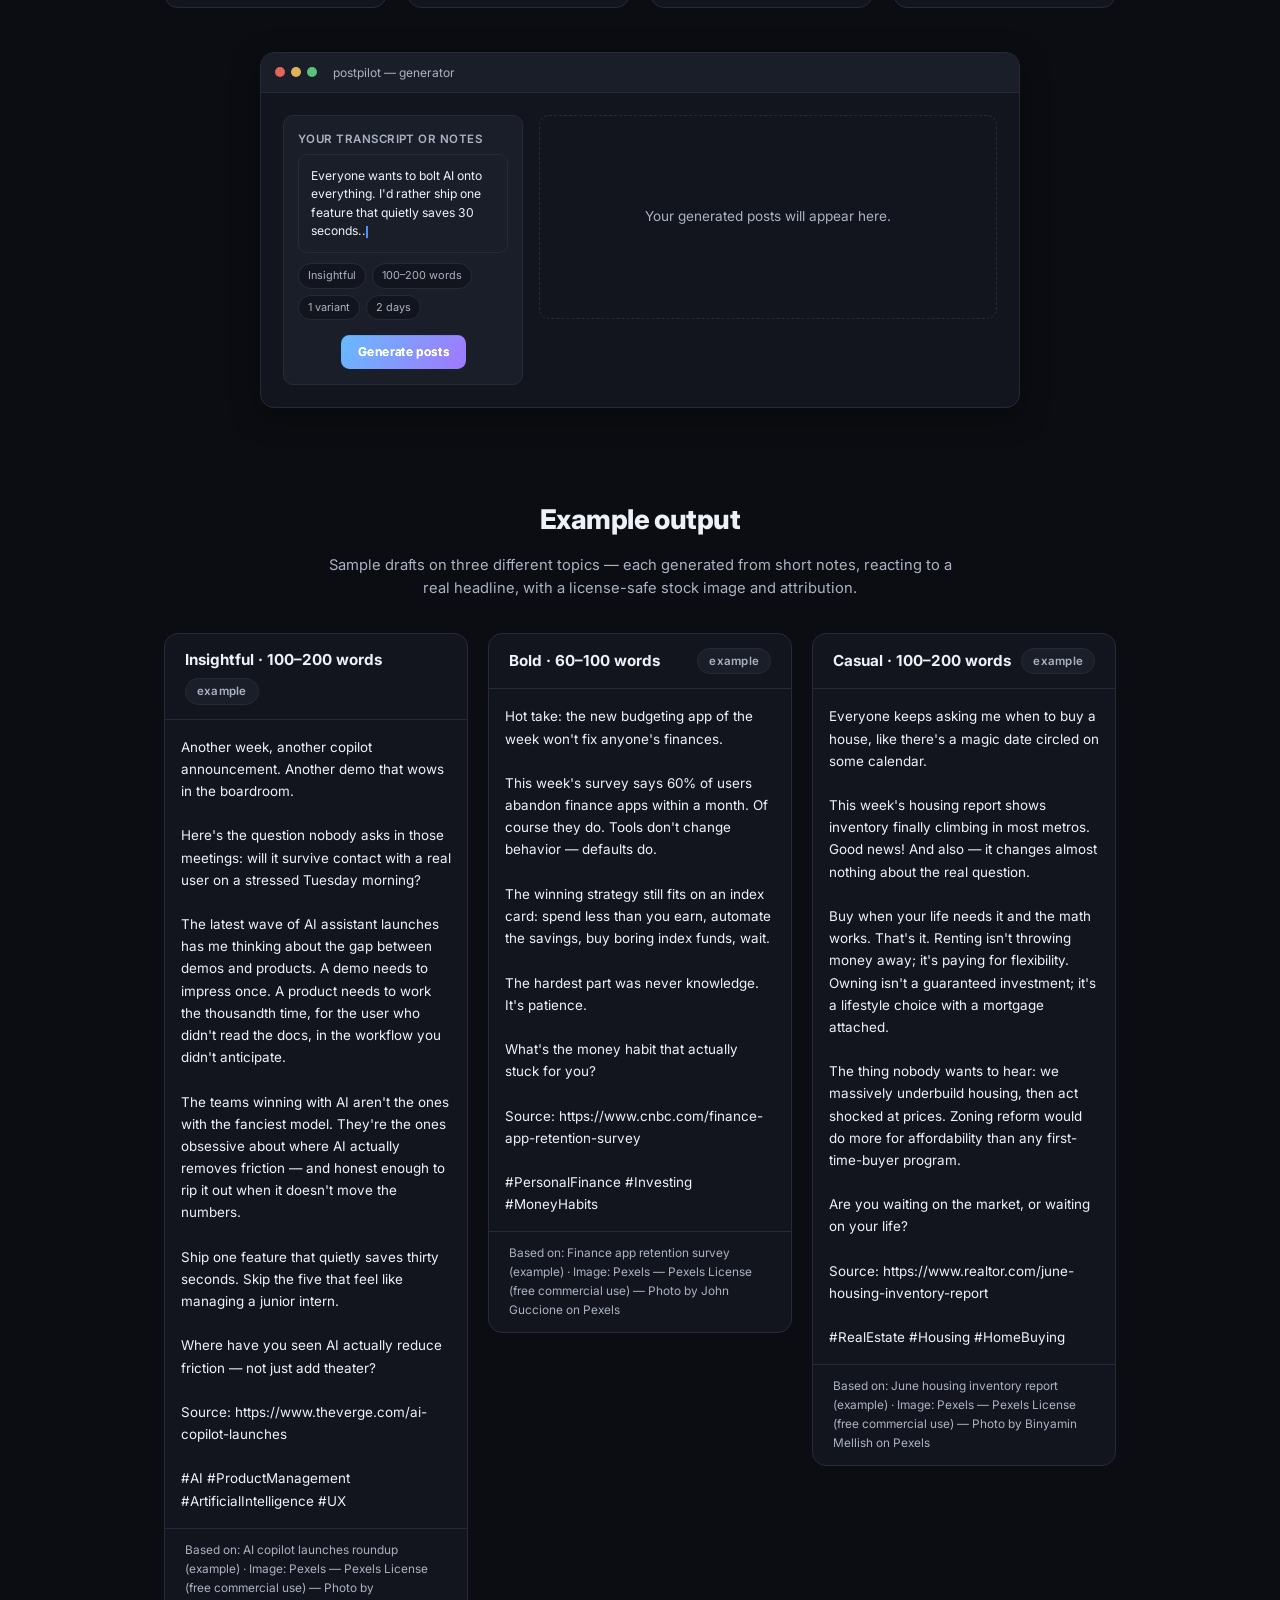
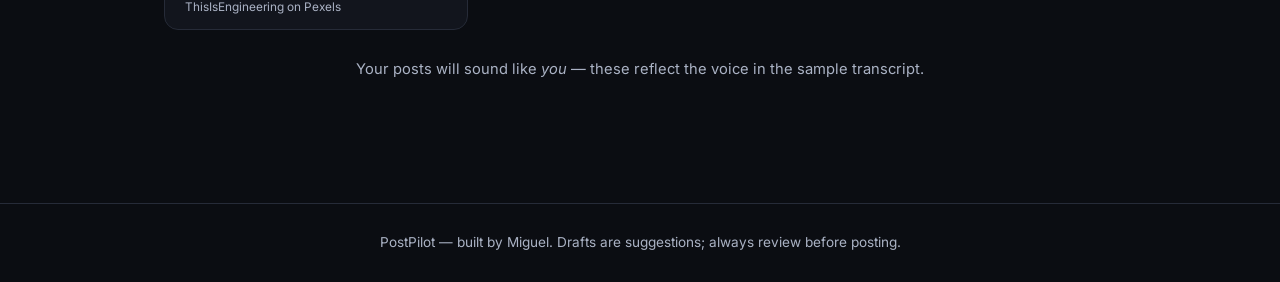
==== commit 2c7d1c87: "UI overhaul: textures, scroll animations, readability, generator/library polish" ====
--- a/index.html
+++ b/index.html
@@ -21,31 +21,60 @@
     </nav>
 
     <section class="hero">
-      <h1>LinkedIn posts that sound like <em>you</em>, powered by today's AI news</h1>
-      <p>Paste a meeting transcript or your notes. PostPilot learns your voice, pulls the latest AI headlines, and drafts ready-to-publish posts — each with a license-safe image attached.</p>
+      <div class="hero-orbs" aria-hidden="true"><div class="hero-orb"></div><div class="hero-orb"></div></div>
+      <h1>LinkedIn posts that sound like <em>you</em>, powered by today's news</h1>
+      <p>Paste a meeting transcript or your notes on any topic. PostPilot learns your voice, finds the latest headlines about what you care about, and drafts ready-to-publish posts — each with a license-safe image attached.</p>
       <a class="btn btn-primary" href="/app">Generate posts</a>
     </section>
 
-    <section class="features" id="features">
-      <div class="card">
-        <span class="icon">🗞️</span>
-        <h3>Live news, not stale takes</h3>
-        <p>Pulls fresh AI stories from news feeds, Hacker News, and arXiv within your chosen lookback window, so every post reacts to something current.</p>
-      </div>
-      <div class="card">
-        <span class="icon">🎙️</span>
-        <h3>Your actual voice</h3>
-        <p>Builds a profile of your themes, opinions, and writing style from a transcript or notes — then ghostwrites as you, not as a generic AI.</p>
-      </div>
-      <div class="card">
-        <span class="icon">🖼️</span>
-        <h3>License-safe images</h3>
-        <p>Every draft comes with a matching stock photo from Openverse or Pexels, with license and attribution details included.</p>
-      </div>
-      <div class="card">
-        <span class="icon">⚙️</span>
-        <h3>Tuned to your taste</h3>
-        <p>Pick tone (insightful, casual, bold, technical), length, and how many variants you want. Copy the one you like straight into LinkedIn.</p>
+    <section class="lin-section" id="features">
+      <h2 class="lin-head"><strong>A new way to show up on LinkedIn.</strong> Purpose-built for people with opinions but no time, PostPilot turns your notes and today's news into posts that sound like you.</h2>
+
+      <div class="lin-features">
+        <div class="lin-item">
+          <div class="lin-fig">FIG 0.1</div>
+          <svg viewBox="0 0 220 160" fill="none" xmlns="http://www.w3.org/2000/svg">
+            <rect x="52" y="52" width="140" height="88" rx="9" stroke="#333c54" opacity="0.35"/>
+            <rect x="42" y="42" width="140" height="88" rx="9" stroke="#333c54" opacity="0.6"/>
+            <rect x="32" y="32" width="140" height="88" rx="9" stroke="#4a5474" fill="#12151d"/>
+            <circle cx="50" cy="50" r="4" fill="#4f8ff7" opacity="0.9"/>
+            <line x1="62" y1="50" x2="150" y2="50" stroke="#4a5474" stroke-linecap="round"/>
+            <line x1="46" y1="68" x2="156" y2="68" stroke="#333c54" stroke-linecap="round"/>
+            <line x1="46" y1="82" x2="140" y2="82" stroke="#333c54" stroke-linecap="round"/>
+            <line x1="46" y1="96" x2="150" y2="96" stroke="#333c54" stroke-linecap="round"/>
+          </svg>
+          <h3>Reacts to live news</h3>
+          <p>Reads your notes, works out what you care about — AI, economics, real estate, anything — and pulls fresh headlines on exactly those topics.</p>
+        </div>
+
+        <div class="lin-item">
+          <div class="lin-fig">FIG 0.2</div>
+          <svg viewBox="0 0 220 160" fill="none" xmlns="http://www.w3.org/2000/svg">
+            <circle cx="66" cy="80" r="26" stroke="#4a5474"/>
+            <circle cx="66" cy="72" r="9" stroke="#4a5474"/>
+            <path d="M50 96 a16 16 0 0 1 32 0" stroke="#4a5474"/>
+            <rect x="112" y="66" width="5" height="28" rx="2.5" fill="#333c54"/>
+            <rect x="124" y="52" width="5" height="56" rx="2.5" fill="#4a5474"/>
+            <rect x="136" y="40" width="5" height="80" rx="2.5" fill="#4f8ff7" opacity="0.85"/>
+            <rect x="148" y="56" width="5" height="48" rx="2.5" fill="#4a5474"/>
+            <rect x="160" y="68" width="5" height="24" rx="2.5" fill="#333c54"/>
+          </svg>
+          <h3>Writes in your voice</h3>
+          <p>Learns your themes, opinions, and rhythm from a transcript or notes — then ghostwrites as you, with clean grammar and structure.</p>
+        </div>
+
+        <div class="lin-item">
+          <div class="lin-fig">FIG 0.3</div>
+          <svg viewBox="0 0 220 160" fill="none" xmlns="http://www.w3.org/2000/svg">
+            <rect x="36" y="30" width="120" height="100" rx="9" stroke="#4a5474" fill="#12151d"/>
+            <circle cx="70" cy="60" r="10" stroke="#333c54"/>
+            <path d="M44 112 L78 82 L98 98 L122 72 L148 96" stroke="#4a5474" stroke-linecap="round" stroke-linejoin="round"/>
+            <rect x="140" y="92" width="44" height="38" rx="8" fill="#4f8ff7" opacity="0.9"/>
+            <path d="M152 111 l8 8 l14 -16" stroke="#fff" stroke-width="2.5" stroke-linecap="round" stroke-linejoin="round" fill="none"/>
+          </svg>
+          <h3>Ships with one click</h3>
+          <p>A license-safe image is picked to match each draft. Save the keepers to your library and post straight to LinkedIn.</p>
+        </div>
       </div>
     </section>
 
@@ -54,7 +83,7 @@
       <ol>
         <li><strong>Paste your material</strong>A meeting transcript, voice memo transcription, or rough notes — anything in your own words.</li>
         <li><strong>Pick your settings</strong>Tone, length, number of variants, and how far back to look for news.</li>
-        <li><strong>We do the reading</strong>Fresh AI news is gathered and matched against your themes and opinions.</li>
+        <li><strong>We do the reading</strong>Fresh news about your topics is gathered and matched against your themes and opinions.</li>
         <li><strong>Copy and post</strong>Review the drafts, grab the image, paste into LinkedIn. Done.</li>
       </ol>
 
@@ -71,7 +100,7 @@
 
     <section class="examples" id="examples">
       <h2>Example output</h2>
-      <p class="examples-note">Sample drafts generated from a product-meeting transcript, reacting to real AI headlines. Each comes with a license-safe stock image and attribution.</p>
+      <p class="examples-note">Sample drafts on three different topics — each generated from short notes, reacting to a real headline, with a license-safe stock image and attribution.</p>
       <div class="examples-grid">
 
         <div class="post-card">
@@ -103,21 +132,43 @@
             <h3>Bold · 60–100 words</h3>
             <span class="badge">example</span>
           </div>
-          <img class="post-image" src="https://images.pexels.com/photos/546819/pexels-photo-546819.jpeg?auto=compress&cs=tinysrgb&w=800" alt="Close-up of a blue circuit board" onerror="this.style.display='none'">
-          <div class="post-body">Hot take: your product hasn't earned an AI chatbot yet.
-
-New research this week shows most users abandon in-app assistants within two sessions. Not surprising. We keep bolting AI onto flows before nailing the boring basics — empty states, error messages, onboarding that makes sense.
-
-AI should remove steps. Not add a shiny thing you have to talk to.
-
-No sacred AI cows. If it doesn't move activation, it goes.
-
-What would you cut from your product tomorrow?
-
-Source: https://venturebeat.com/ai-assistant-retention-study
-
-#AI #ProductStrategy #UX</div>
-          <div class="post-meta">Based on: In-app AI assistant retention study (example) · Image: Pexels — Pexels License (free commercial use) — Photo by Pixabay on Pexels</div>
+          <img class="post-image" src="https://images.pexels.com/photos/3483098/pexels-photo-3483098.jpeg?auto=compress&cs=tinysrgb&w=800" alt="US dollar bills" onerror="this.style.display='none'">
+          <div class="post-body">Hot take: the new budgeting app of the week won't fix anyone's finances.
+
+This week's survey says 60% of users abandon finance apps within a month. Of course they do. Tools don't change behavior — defaults do.
+
+The winning strategy still fits on an index card: spend less than you earn, automate the savings, buy boring index funds, wait.
+
+The hardest part was never knowledge. It's patience.
+
+What's the money habit that actually stuck for you?
+
+Source: https://www.cnbc.com/finance-app-retention-survey
+
+#PersonalFinance #Investing #MoneyHabits</div>
+          <div class="post-meta">Based on: Finance app retention survey (example) · Image: Pexels — Pexels License (free commercial use) — Photo by John Guccione on Pexels</div>
+        </div>
+
+        <div class="post-card">
+          <div class="post-header">
+            <h3>Casual · 100–200 words</h3>
+            <span class="badge">example</span>
+          </div>
+          <img class="post-image" src="https://images.pexels.com/photos/106399/pexels-photo-106399.jpeg?auto=compress&cs=tinysrgb&w=800" alt="House with a front lawn" onerror="this.style.display='none'">
+          <div class="post-body">Everyone keeps asking me when to buy a house, like there's a magic date circled on some calendar.
+
+This week's housing report shows inventory finally climbing in most metros. Good news! And also — it changes almost nothing about the real question.
+
+Buy when your life needs it and the math works. That's it. Renting isn't throwing money away; it's paying for flexibility. Owning isn't a guaranteed investment; it's a lifestyle choice with a mortgage attached.
+
+The thing nobody wants to hear: we massively underbuild housing, then act shocked at prices. Zoning reform would do more for affordability than any first-time-buyer program.
+
+Are you waiting on the market, or waiting on your life?
+
+Source: https://www.realtor.com/june-housing-inventory-report
+
+#RealEstate #Housing #HomeBuying</div>
+          <div class="post-meta">Based on: June housing inventory report (example) · Image: Pexels — Pexels License (free commercial use) — Photo by Binyamin Mellish on Pexels</div>
         </div>
 
       </div>
@@ -270,8 +321,8 @@
     const stage = document.getElementById("demo-stage");
     if (!stage) return;
     const NOTES = "Everyone wants to bolt AI onto everything. I'd rather ship one feature that quietly saves 30 seconds...";
-    const PROGRESS = ["Gathering live AI news...", "Building your voice profile...",
-                      "Matching news to your topics...", "Writing variant 1 of 1...", "Finding image for variant 1..."];
+    const PROGRESS = ["Reading your notes...", "Gathering live news about your topics...",
+                      "Building your voice profile...", "Writing variant 1 of 1...", "Finding image for variant 1..."];
     const IMG = "https://images.pexels.com/photos/3861969/pexels-photo-3861969.jpeg?auto=compress&cs=tinysrgb&w=500";
     const POST_TEXT = `Most AI copilots are demos, not products.<br><br>` +
       `A demo needs to impress once. A product needs to work the thousandth time, ` +
@@ -354,6 +405,22 @@
       }
     })();
   })();
+
+  // Subtle scroll-reveal for sections
+  (() => {
+    const els = document.querySelectorAll(
+      ".lin-item, .steps li, .examples .post-card, .demo-wrap, .lin-head, .steps h2, .examples h2");
+    els.forEach((el, i) => {
+      el.classList.add("reveal");
+      el.style.transitionDelay = (i % 3) * 60 + "ms";
+    });
+    const obs = new IntersectionObserver((entries) => {
+      entries.forEach((e) => {
+        if (e.isIntersecting) { e.target.classList.add("revealed"); obs.unobserve(e.target); }
+      });
+    }, { threshold: 0.12 });
+    els.forEach((el) => obs.observe(el));
+  })();
   </script>
 </body>
 </html>
--- a/styles.css
+++ b/styles.css
@@ -6,8 +6,8 @@
   --surface-2: #1a1e29;
   --border: #262b38;
   --border-hover: #38405a;
-  --text: #e9ecf4;
-  --muted: #98a0b3;
+  --text: #eef1f7;
+  --muted: #aab2c4;
   --accent: #4f8ff7;
   --accent-2: #7c5cff;
   --accent-hover: #6ba1f9;
@@ -22,13 +22,60 @@
 body {
   background: var(--bg);
   background-image:
-    radial-gradient(ellipse 80% 50% at 50% -20%, rgba(79, 143, 247, 0.13), transparent),
-    radial-gradient(ellipse 60% 40% at 90% 10%, rgba(124, 92, 255, 0.07), transparent);
+    radial-gradient(ellipse 80% 50% at 50% -20%, rgba(79, 143, 247, 0.07), transparent);
   background-attachment: fixed;
   color: var(--text);
   font-family: var(--font);
   line-height: 1.6;
   min-height: 100vh;
+}
+
+/* Dot-grid texture, faded at the edges */
+body::before {
+  content: ""; position: fixed; inset: 0; z-index: -2; pointer-events: none;
+  background-image: radial-gradient(rgba(255, 255, 255, 0.05) 1px, transparent 1px);
+  background-size: 26px 26px;
+  -webkit-mask-image: radial-gradient(ellipse 90% 70% at 50% 0%, black 30%, transparent 75%);
+  mask-image: radial-gradient(ellipse 90% 70% at 50% 0%, black 30%, transparent 75%);
+}
+
+/* Film-grain noise so the dark isn't flat */
+body::after {
+  content: ""; position: fixed; inset: 0; z-index: -1; pointer-events: none;
+  opacity: 0.028;
+  background-image: url("data:image/svg+xml,%3Csvg xmlns='http://www.w3.org/2000/svg' width='160' height='160'%3E%3Cfilter id='n'%3E%3CfeTurbulence type='fractalNoise' baseFrequency='0.9' numOctaves='2'/%3E%3C/filter%3E%3Crect width='160' height='160' filter='url(%23n)'/%3E%3C/svg%3E");
+}
+
+/* Slow-drifting aurora glows (hero) */
+.hero { position: relative; }
+.hero-orbs { position: absolute; inset: -80px 0 0 0; z-index: -1; overflow: visible; pointer-events: none; }
+.hero-orb {
+  position: absolute; border-radius: 50%; filter: blur(90px);
+}
+.hero-orb:nth-child(1) {
+  width: 420px; height: 420px; left: 8%; top: -60px;
+  background: rgba(79, 143, 247, 0.16);
+  animation: drift1 16s ease-in-out infinite alternate;
+}
+.hero-orb:nth-child(2) {
+  width: 340px; height: 340px; right: 6%; top: 40px;
+  background: rgba(124, 92, 255, 0.10);
+  animation: drift2 20s ease-in-out infinite alternate;
+}
+@keyframes drift1 { from { transform: translate(0, 0); } to { transform: translate(70px, 40px); } }
+@keyframes drift2 { from { transform: translate(0, 0); } to { transform: translate(-60px, -30px); } }
+
+/* Hero entrance */
+@media (prefers-reduced-motion: no-preference) {
+  .hero h1, .hero p, .hero .btn {
+    animation: heroUp 0.9s cubic-bezier(0.16, 1, 0.3, 1) both;
+  }
+  .hero p { animation-delay: 0.12s; }
+  .hero .btn { animation-delay: 0.24s; }
+}
+@keyframes heroUp {
+  from { opacity: 0; transform: translateY(22px); }
+  to { opacity: 1; transform: translateY(0); }
 }
 
 ::selection { background: rgba(79, 143, 247, 0.35); }
@@ -57,12 +104,7 @@
   font-weight: 800; font-size: 1.2rem; color: var(--text);
   letter-spacing: -0.02em;
 }
-.logo span {
-  background: linear-gradient(120deg, var(--accent), var(--accent-2));
-  -webkit-background-clip: text;
-  background-clip: text;
-  -webkit-text-fill-color: transparent;
-}
+.logo span { color: var(--accent); }
 .nav-links { display: flex; gap: 22px; align-items: center; }
 .nav-links a { color: var(--muted); font-size: 0.93rem; font-weight: 500; }
 .nav-links a:hover, .nav-links a.active { color: var(--text); }
@@ -76,14 +118,15 @@
               background 0.15s ease, border-color 0.15s ease;
 }
 .btn-primary {
-  background: linear-gradient(120deg, var(--accent), var(--accent-2));
+  background: var(--accent);
   color: #fff;
-  box-shadow: 0 4px 18px rgba(79, 143, 247, 0.35);
+  box-shadow: 0 2px 10px rgba(79, 143, 247, 0.25);
 }
 .btn-primary:hover {
   color: #fff;
+  background: var(--accent-hover);
   transform: translateY(-1px);
-  box-shadow: 0 6px 24px rgba(79, 143, 247, 0.5);
+  box-shadow: 0 4px 14px rgba(79, 143, 247, 0.3);
 }
 .btn-primary:disabled {
   opacity: 0.5; cursor: not-allowed; transform: none;
@@ -102,16 +145,10 @@
   font-size: clamp(2.1rem, 5vw, 3.4rem); line-height: 1.12;
   letter-spacing: -0.03em; margin-bottom: 22px; font-weight: 800;
 }
-.hero h1 em {
-  font-style: normal;
-  background: linear-gradient(120deg, var(--accent), var(--accent-2));
-  -webkit-background-clip: text;
-  background-clip: text;
-  -webkit-text-fill-color: transparent;
-}
+.hero h1 em { font-style: normal; color: var(--accent); }
 .hero p {
-  color: var(--muted); font-size: 1.15rem; max-width: 620px;
-  margin: 0 auto 38px;
+  color: var(--muted); font-size: 1.13rem; max-width: 640px;
+  margin: 0 auto 38px; line-height: 1.7;
 }
 
 /* Feature cards */
@@ -132,6 +169,34 @@
 .card .icon { font-size: 1.7rem; margin-bottom: 14px; display: block; }
 .card h3 { font-size: 1.05rem; margin-bottom: 8px; font-weight: 700; }
 .card p { color: var(--muted); font-size: 0.92rem; }
+
+/* Linear-style features */
+.lin-section { padding: 30px 0 100px; }
+.lin-head {
+  font-size: clamp(1.5rem, 3.4vw, 2.3rem);
+  line-height: 1.25; letter-spacing: -0.03em; font-weight: 700;
+  color: #bcc4d4; max-width: 880px; margin-bottom: 70px;
+}
+.lin-head strong { color: var(--text); font-weight: 700; }
+.lin-features {
+  display: grid; grid-template-columns: repeat(3, 1fr);
+}
+.lin-item { padding: 0 32px; }
+.lin-item:first-child { padding-left: 0; }
+.lin-item + .lin-item { border-left: 1px solid var(--border); }
+.lin-fig {
+  font-family: ui-monospace, "Cascadia Code", Consolas, monospace;
+  font-size: 0.7rem; color: var(--muted);
+  letter-spacing: 0.08em; margin-bottom: 26px;
+}
+.lin-item svg { width: 100%; max-width: 230px; display: block; margin-bottom: 34px; }
+.lin-item h3 { font-size: 0.98rem; font-weight: 700; margin-bottom: 8px; }
+.lin-item p { color: var(--muted); font-size: 0.9rem; line-height: 1.6; }
+@media (max-width: 820px) {
+  .lin-features { grid-template-columns: 1fr; gap: 44px; }
+  .lin-item { padding: 0; }
+  .lin-item + .lin-item { border-left: none; border-top: 1px solid var(--border); padding-top: 40px; }
+}
 
 /* How it works */
 .steps { padding: 0 0 90px; }
@@ -153,9 +218,7 @@
 .steps li:hover { transform: translateY(-3px); border-color: var(--border-hover); }
 .steps li::before {
   content: counter(step); display: block; width: 32px; height: 32px;
-  border-radius: 50%;
-  background: linear-gradient(120deg, var(--accent), var(--accent-2));
-  color: #fff;
+  border-radius: 50%; background: var(--accent); color: #fff;
   font-weight: 700; text-align: center; line-height: 32px; margin-bottom: 14px;
 }
 .steps li strong { color: var(--text); display: block; margin-bottom: 4px; }
@@ -195,7 +258,18 @@
   outline: none; border-color: var(--accent);
   box-shadow: 0 0 0 3px rgba(79, 143, 247, 0.18);
 }
-.field .hint { font-size: 0.78rem; color: var(--muted); margin-top: 5px; }
+.field .hint { font-size: 0.8rem; color: var(--muted); margin-top: 5px; }
+
+/* Scroll reveal (landing) */
+@media (prefers-reduced-motion: no-preference) {
+  .reveal {
+    opacity: 0; transform: translateY(28px); filter: blur(7px);
+    transition: opacity 0.7s cubic-bezier(0.16, 1, 0.3, 1),
+                transform 0.7s cubic-bezier(0.16, 1, 0.3, 1),
+                filter 0.7s cubic-bezier(0.16, 1, 0.3, 1);
+  }
+  .reveal.revealed { opacity: 1; transform: none; filter: none; }
+}
 .checkbox-row { display: flex; align-items: center; gap: 8px; margin-bottom: 18px; }
 .checkbox-row input[type="checkbox"] { accent-color: var(--accent); width: 15px; height: 15px; }
 .checkbox-row label { font-size: 0.9rem; color: var(--text); cursor: pointer; }
@@ -231,6 +305,7 @@
 .post-card .post-header h3 { font-size: 0.95rem; font-weight: 700; }
 .post-card .post-body {
   padding: 20px; white-space: pre-wrap; font-size: 0.97rem; line-height: 1.65;
+  overflow-wrap: anywhere;
 }
 .post-card img.post-image {
   width: 100%; max-height: 320px; object-fit: cover; display: block;
@@ -238,6 +313,7 @@
 .post-meta {
   padding: 12px 20px; border-top: 1px solid var(--border);
   font-size: 0.8rem; color: var(--muted);
+  overflow-wrap: anywhere;
 }
 .post-meta a { font-size: 0.8rem; }
 .copy-btn.copied, .save-btn.copied {
@@ -268,6 +344,29 @@
 .voice-box.visible { display: block; }
 .voice-box strong { color: var(--text); }
 
+/* Generator & library page polish */
+.gen-layout, .lib-wrap {
+  animation: heroUp 0.6s cubic-bezier(0.16, 1, 0.3, 1) both;
+}
+@media (min-width: 821px) {
+  .gen-layout > .panel { position: sticky; top: 92px; }
+}
+.voice-box { border-left: 3px solid var(--accent); }
+.voice-box.visible { display: block; animation: rise 0.4s ease; }
+#empty-state {
+  border-style: dashed; background: transparent;
+  padding: 60px 24px !important;
+}
+.lib-head {
+  display: flex; align-items: baseline; gap: 12px;
+  margin-bottom: 6px;
+}
+.lib-head h1 { font-size: 1.5rem; letter-spacing: -0.02em; }
+.lib-count {
+  font-size: 0.8rem; color: var(--muted); background: var(--surface);
+  border: 1px solid var(--border); border-radius: 20px; padding: 3px 12px;
+}
+
 /* Landing page: example output */
 .examples { padding: 0 0 90px; }
 .examples h2 {
@@ -279,8 +378,12 @@
   max-width: 640px; margin: 0 auto 32px;
 }
 .examples-grid {
-  display: grid; grid-template-columns: repeat(auto-fit, minmax(320px, 1fr));
-  gap: 24px; margin-bottom: 28px;
-}
+  display: grid; grid-template-columns: repeat(3, 1fr);
+  gap: 20px; margin-bottom: 28px;
+  align-items: start;
+}
+@media (max-width: 900px) { .examples-grid { grid-template-columns: 1fr; } }
+.examples .post-header { flex-wrap: wrap; gap: 6px; }
+.examples .post-body { font-size: 0.84rem; padding: 16px; }
+.examples .post-meta { font-size: 0.74rem; }
 .examples .post-card { margin-bottom: 0; }
-.examples .post-body { font-size: 0.9rem; }
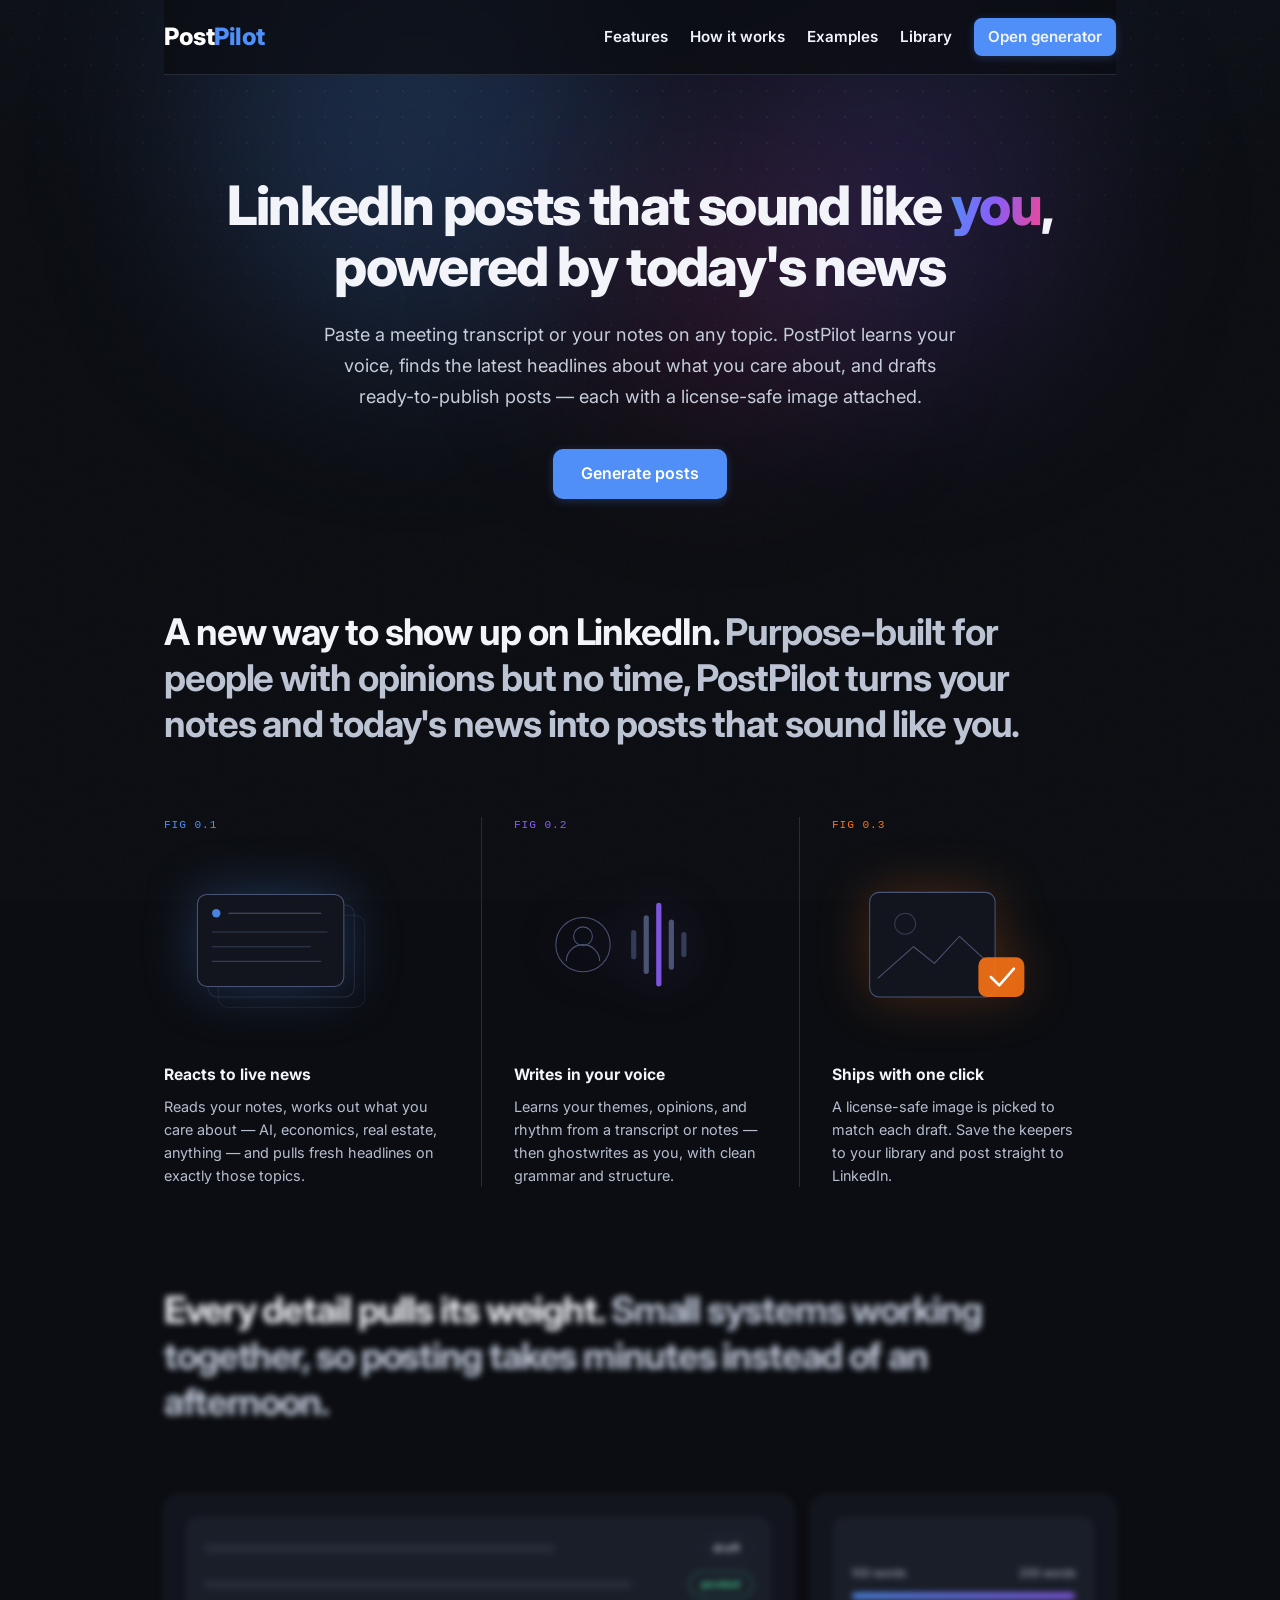
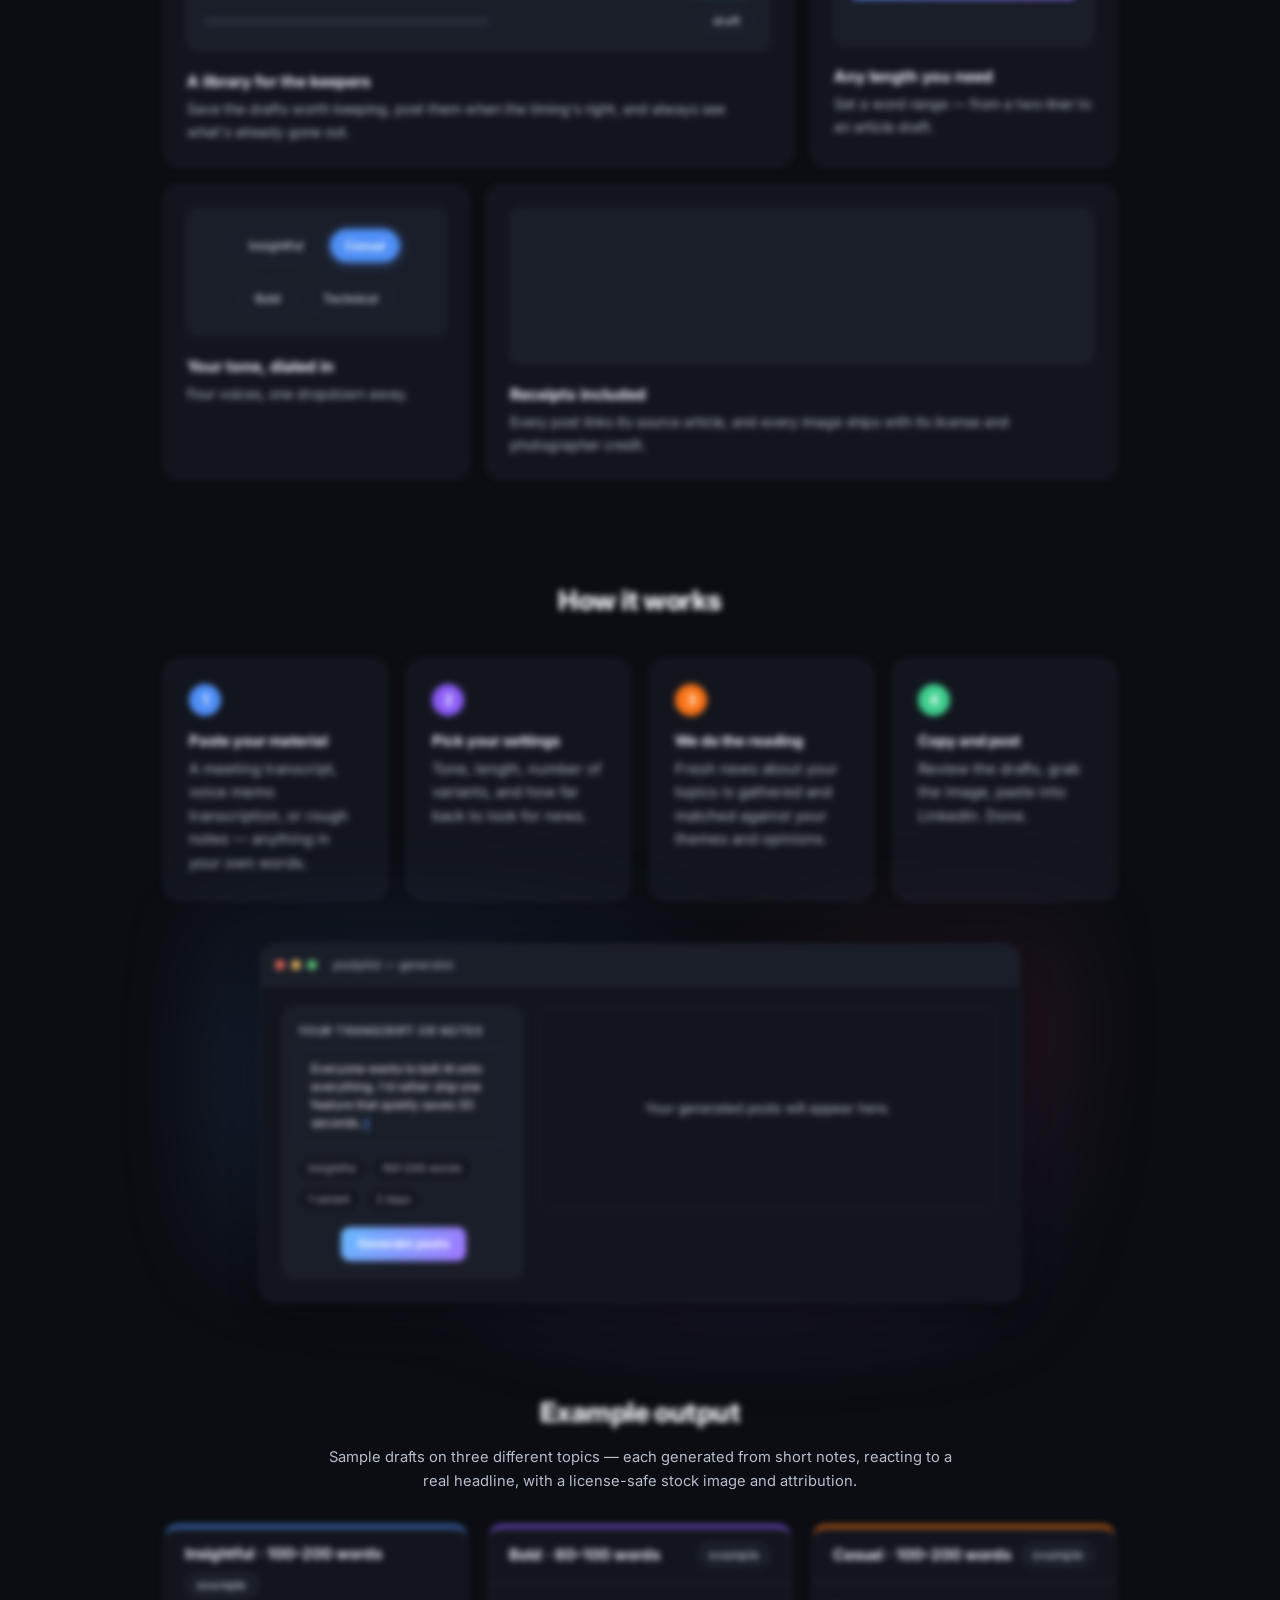
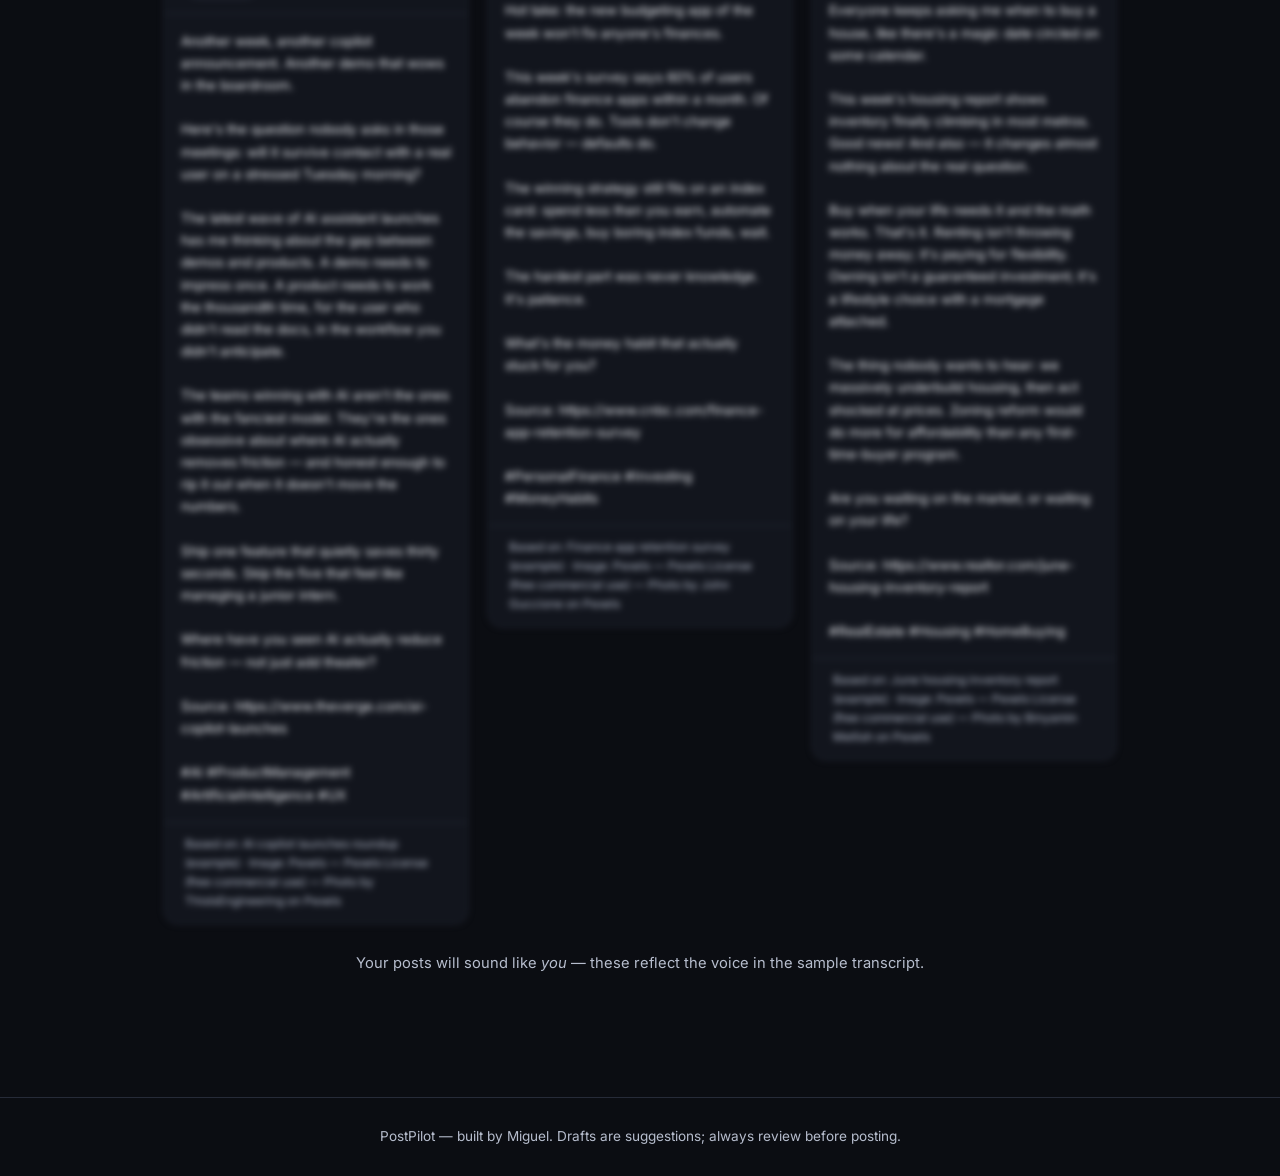
==== commit 24064016: "Raycast-style color pass, bento grid, animations, nav consistency" ====
--- a/index.html
+++ b/index.html
@@ -21,7 +21,7 @@
     </nav>
 
     <section class="hero">
-      <div class="hero-orbs" aria-hidden="true"><div class="hero-orb"></div><div class="hero-orb"></div></div>
+      <div class="hero-orbs" aria-hidden="true"><div class="hero-orb"></div><div class="hero-orb"></div><div class="hero-orb"></div></div>
       <h1>LinkedIn posts that sound like <em>you</em>, powered by today's news</h1>
       <p>Paste a meeting transcript or your notes on any topic. PostPilot learns your voice, finds the latest headlines about what you care about, and drafts ready-to-publish posts — each with a license-safe image attached.</p>
       <a class="btn btn-primary" href="/app">Generate posts</a>
@@ -55,7 +55,7 @@
             <path d="M50 96 a16 16 0 0 1 32 0" stroke="#4a5474"/>
             <rect x="112" y="66" width="5" height="28" rx="2.5" fill="#333c54"/>
             <rect x="124" y="52" width="5" height="56" rx="2.5" fill="#4a5474"/>
-            <rect x="136" y="40" width="5" height="80" rx="2.5" fill="#4f8ff7" opacity="0.85"/>
+            <rect x="136" y="40" width="5" height="80" rx="2.5" fill="#8b5cf6" opacity="0.9"/>
             <rect x="148" y="56" width="5" height="48" rx="2.5" fill="#4a5474"/>
             <rect x="160" y="68" width="5" height="24" rx="2.5" fill="#333c54"/>
           </svg>
@@ -69,11 +69,56 @@
             <rect x="36" y="30" width="120" height="100" rx="9" stroke="#4a5474" fill="#12151d"/>
             <circle cx="70" cy="60" r="10" stroke="#333c54"/>
             <path d="M44 112 L78 82 L98 98 L122 72 L148 96" stroke="#4a5474" stroke-linecap="round" stroke-linejoin="round"/>
-            <rect x="140" y="92" width="44" height="38" rx="8" fill="#4f8ff7" opacity="0.9"/>
+            <rect x="140" y="92" width="44" height="38" rx="8" fill="#f97316" opacity="0.9"/>
             <path d="M152 111 l8 8 l14 -16" stroke="#fff" stroke-width="2.5" stroke-linecap="round" stroke-linejoin="round" fill="none"/>
           </svg>
           <h3>Ships with one click</h3>
           <p>A license-safe image is picked to match each draft. Save the keepers to your library and post straight to LinkedIn.</p>
+        </div>
+      </div>
+    </section>
+
+    <section class="bento-section" id="inside">
+      <h2 class="lin-head"><strong>Every detail pulls its weight.</strong> Small systems working together, so posting takes minutes instead of an afternoon.</h2>
+      <div class="bento">
+        <div class="bento-card b-span4">
+          <div class="b-vignette v-lib">
+            <div class="lib-row"><span class="lr-line" style="width:64%"></span><span class="badge" id="lib-flip">draft</span></div>
+            <div class="lib-row"><span class="lr-line" style="width:78%"></span><span class="badge ok">posted</span></div>
+            <div class="lib-row"><span class="lr-line" style="width:52%"></span><span class="badge">draft</span></div>
+          </div>
+          <h3>A library for the keepers</h3>
+          <p>Save the drafts worth keeping, post them when the timing's right, and always see what's already gone out.</p>
+        </div>
+
+        <div class="bento-card b-span2">
+          <div class="b-vignette v-words">
+            <div class="w-labels"><span>100 words</span><span>200 words</span></div>
+            <div class="w-track"><div class="w-fill"></div></div>
+          </div>
+          <h3>Any length you need</h3>
+          <p>Set a word range — from a two-liner to an article draft.</p>
+        </div>
+
+        <div class="bento-card b-span2">
+          <div class="b-vignette v-tones" id="v-tones">
+            <span class="tone-pill on">Insightful</span>
+            <span class="tone-pill">Casual</span>
+            <span class="tone-pill">Bold</span>
+            <span class="tone-pill">Technical</span>
+          </div>
+          <h3>Your tone, dialed in</h3>
+          <p>Four voices, one dropdown away.</p>
+        </div>
+
+        <div class="bento-card b-span4">
+          <div class="b-vignette v-src">
+            <div class="src-line s1">🔗 Source: reuters.com/business/housing-inventory-climbs…</div>
+            <div class="src-line s2">🖼️ Photo by Anna K. on Pexels — Pexels License, free commercial use</div>
+            <div class="src-line s3">✓ Linked and credited automatically in every draft</div>
+          </div>
+          <h3>Receipts included</h3>
+          <p>Every post links its source article, and every image ships with its license and photographer credit.</p>
         </div>
       </div>
     </section>
@@ -181,7 +226,15 @@
   </footer>
 
   <style>
-    .demo-wrap { max-width: 760px; margin: 44px auto 0; }
+    .demo-wrap { max-width: 760px; margin: 44px auto 0; position: relative; }
+    .demo-wrap::before {
+      content: ""; position: absolute; inset: -50px -70px; z-index: -1;
+      background:
+        radial-gradient(ellipse 45% 55% at 22% 40%, rgba(79,143,247,0.16), transparent),
+        radial-gradient(ellipse 40% 50% at 62% 70%, rgba(139,92,246,0.13), transparent),
+        radial-gradient(ellipse 35% 45% at 88% 30%, rgba(236,72,153,0.10), transparent);
+      filter: blur(38px); pointer-events: none;
+    }
     .demo-cols { display: grid; grid-template-columns: 240px 1fr; gap: 16px; }
     @media (max-width: 640px) { .demo-cols { grid-template-columns: 1fr; } }
     .demo-panel {
@@ -406,19 +459,40 @@
     })();
   })();
 
+  // Bento vignette loops
+  (() => {
+    const pills = document.querySelectorAll("#v-tones .tone-pill");
+    if (pills.length) {
+      let t = 0;
+      setInterval(() => {
+        pills[t].classList.remove("on");
+        t = (t + 1) % pills.length;
+        pills[t].classList.add("on");
+      }, 1600);
+    }
+
+    const flip = document.getElementById("lib-flip");
+    if (flip) {
+      setInterval(() => {
+        const posted = flip.classList.toggle("ok");
+        flip.textContent = posted ? "posted" : "draft";
+      }, 3200);
+    }
+  })();
+
   // Subtle scroll-reveal for sections
   (() => {
     const els = document.querySelectorAll(
-      ".lin-item, .steps li, .examples .post-card, .demo-wrap, .lin-head, .steps h2, .examples h2");
+      ".lin-item, .steps li, .examples .post-card, .demo-wrap, .lin-head, .steps h2, .examples h2, .bento-card");
     els.forEach((el, i) => {
       el.classList.add("reveal");
-      el.style.transitionDelay = (i % 3) * 60 + "ms";
+      el.style.transitionDelay = (i % 3) * 50 + "ms";
     });
     const obs = new IntersectionObserver((entries) => {
       entries.forEach((e) => {
-        if (e.isIntersecting) { e.target.classList.add("revealed"); obs.unobserve(e.target); }
+        e.target.classList.toggle("revealed", e.isIntersecting);
       });
-    }, { threshold: 0.12 });
+    }, { threshold: 0, rootMargin: "0px 0px -40px 0px" });
     els.forEach((el) => obs.observe(el));
   })();
   </script>
--- a/styles.css
+++ b/styles.css
@@ -6,12 +6,17 @@
   --surface-2: #1a1e29;
   --border: #262b38;
   --border-hover: #38405a;
-  --text: #eef1f7;
-  --muted: #aab2c4;
+  --text: #f2f4f9;
+  --muted: #b6bdcd;
   --accent: #4f8ff7;
   --accent-2: #7c5cff;
   --accent-hover: #6ba1f9;
   --green: #3ecf8e;
+  --c-purple: #8b5cf6;
+  --c-pink: #ec4899;
+  --c-orange: #f97316;
+  --c-teal: #14b8a6;
+  --c-yellow: #eab308;
   --radius: 14px;
   --font: "Inter", -apple-system, BlinkMacSystemFont, "Segoe UI", Roboto, sans-serif;
   --shadow: 0 8px 30px rgba(0, 0, 0, 0.35);
@@ -53,14 +58,19 @@
   position: absolute; border-radius: 50%; filter: blur(90px);
 }
 .hero-orb:nth-child(1) {
-  width: 420px; height: 420px; left: 8%; top: -60px;
-  background: rgba(79, 143, 247, 0.16);
+  width: 420px; height: 420px; left: 4%; top: -60px;
+  background: rgba(79, 143, 247, 0.20);
   animation: drift1 16s ease-in-out infinite alternate;
 }
 .hero-orb:nth-child(2) {
-  width: 340px; height: 340px; right: 6%; top: 40px;
-  background: rgba(124, 92, 255, 0.10);
+  width: 360px; height: 360px; right: 4%; top: 30px;
+  background: rgba(139, 92, 246, 0.16);
   animation: drift2 20s ease-in-out infinite alternate;
+}
+.hero-orb:nth-child(3) {
+  width: 300px; height: 300px; left: 42%; top: 140px;
+  background: rgba(236, 72, 153, 0.10);
+  animation: drift1 24s ease-in-out infinite alternate-reverse;
 }
 @keyframes drift1 { from { transform: translate(0, 0); } to { transform: translate(70px, 40px); } }
 @keyframes drift2 { from { transform: translate(0, 0); } to { transform: translate(-60px, -30px); } }
@@ -101,13 +111,13 @@
   border-bottom: 1px solid var(--border);
 }
 .logo {
-  font-weight: 800; font-size: 1.2rem; color: var(--text);
+  font-weight: 800; font-size: 1.5rem; color: #ffffff;
   letter-spacing: -0.02em;
 }
 .logo span { color: var(--accent); }
 .nav-links { display: flex; gap: 22px; align-items: center; }
-.nav-links a { color: var(--muted); font-size: 0.93rem; font-weight: 500; }
-.nav-links a:hover, .nav-links a.active { color: var(--text); }
+.nav-links a { color: #f0f3f9; font-size: 0.95rem; font-weight: 600; }
+.nav-links a:hover, .nav-links a.active { color: #ffffff; }
 
 /* Buttons */
 .btn {
@@ -145,9 +155,15 @@
   font-size: clamp(2.1rem, 5vw, 3.4rem); line-height: 1.12;
   letter-spacing: -0.03em; margin-bottom: 22px; font-weight: 800;
 }
-.hero h1 em { font-style: normal; color: var(--accent); }
+.hero h1 em {
+  font-style: normal;
+  background: linear-gradient(100deg, var(--accent), var(--c-purple), var(--c-pink));
+  -webkit-background-clip: text;
+  background-clip: text;
+  -webkit-text-fill-color: transparent;
+}
 .hero p {
-  color: var(--muted); font-size: 1.13rem; max-width: 640px;
+  color: #c6cdda; font-size: 1.13rem; max-width: 640px;
   margin: 0 auto 38px; line-height: 1.7;
 }
 
@@ -190,6 +206,12 @@
   letter-spacing: 0.08em; margin-bottom: 26px;
 }
 .lin-item svg { width: 100%; max-width: 230px; display: block; margin-bottom: 34px; }
+.lin-item:nth-child(1) .lin-fig { color: var(--accent); }
+.lin-item:nth-child(2) .lin-fig { color: var(--c-purple); }
+.lin-item:nth-child(3) .lin-fig { color: var(--c-orange); }
+.lin-item:nth-child(1) svg { filter: drop-shadow(0 0 26px rgba(79, 143, 247, 0.28)); }
+.lin-item:nth-child(2) svg { filter: drop-shadow(0 0 26px rgba(139, 92, 246, 0.28)); }
+.lin-item:nth-child(3) svg { filter: drop-shadow(0 0 26px rgba(249, 115, 22, 0.24)); }
 .lin-item h3 { font-size: 0.98rem; font-weight: 700; margin-bottom: 8px; }
 .lin-item p { color: var(--muted); font-size: 0.9rem; line-height: 1.6; }
 @media (max-width: 820px) {
@@ -198,6 +220,107 @@
   .lin-item + .lin-item { border-left: none; border-top: 1px solid var(--border); padding-top: 40px; }
 }
 
+/* Bento grid (landing) */
+.bento-section { padding: 0 0 100px; }
+.bento {
+  display: grid; grid-template-columns: repeat(6, 1fr); gap: 18px;
+}
+.bento-card {
+  position: relative; overflow: hidden;
+  background: var(--surface); border: 1px solid var(--border);
+  border-radius: var(--radius); padding: 22px;
+  transition: border-color 0.2s ease;
+}
+.bento-card:hover { border-color: var(--border-hover); }
+.b-span4 { grid-column: span 4; }
+.b-span2 { grid-column: span 2; }
+@media (max-width: 820px) { .b-span4, .b-span2 { grid-column: span 6; } }
+.bento-card h3 { font-size: 0.98rem; font-weight: 700; margin-top: 18px; }
+.bento-card > p { color: var(--muted); font-size: 0.88rem; margin-top: 4px; }
+.b-vignette {
+  background: var(--surface-2); border: 1px solid var(--border);
+  border-radius: 10px; padding: 16px; min-height: 128px;
+  display: flex; flex-direction: column; justify-content: center; gap: 12px;
+  overflow: hidden;
+}
+.v-note {
+  font-size: 0.82rem; color: var(--muted); font-style: italic;
+  border-left: 2px solid var(--border-hover); padding-left: 10px;
+}
+.v-chips { display: flex; flex-wrap: wrap; gap: 8px; }
+.chip {
+  font-size: 0.74rem; font-weight: 600; padding: 4px 12px; border-radius: 20px;
+  opacity: 0; transform: translateY(6px);
+  animation: chipIn 6s ease infinite;
+}
+.chip.c-blue { background: rgba(79,143,247,0.15); color: #8db6fa; animation-delay: 0.6s; }
+.chip.c-purple { background: rgba(139,92,246,0.15); color: #b39af8; animation-delay: 1.1s; }
+.chip.c-orange { background: rgba(249,115,22,0.15); color: #fba368; animation-delay: 1.6s; }
+@keyframes chipIn {
+  0%, 8% { opacity: 0; transform: translateY(6px); }
+  16%, 88% { opacity: 1; transform: translateY(0); }
+  96%, 100% { opacity: 0; transform: translateY(6px); }
+}
+.v-lib { gap: 10px; }
+.lib-row { display: flex; align-items: center; justify-content: space-between; gap: 12px; }
+.lr-line { height: 9px; border-radius: 5px; background: var(--border); }
+.v-words { gap: 10px; }
+.w-labels { display: flex; justify-content: space-between; font-size: 0.72rem; color: var(--muted); }
+.w-track {
+  height: 8px; border-radius: 5px; overflow: hidden;
+  background: var(--surface); border: 1px solid var(--border);
+}
+.w-fill {
+  height: 100%; border-radius: 5px;
+  background: linear-gradient(90deg, var(--accent), var(--c-purple));
+  animation: wRange 4.5s ease-in-out infinite alternate;
+}
+@keyframes wRange { from { width: 32%; } to { width: 88%; } }
+.v-src { gap: 8px; }
+.src-line {
+  font-size: 0.76rem; color: var(--muted); padding: 7px 11px;
+  background: var(--surface); border: 1px solid var(--border); border-radius: 7px;
+  white-space: nowrap; overflow: hidden; text-overflow: ellipsis;
+  opacity: 0; animation: chipIn 7s ease infinite;
+}
+.src-line.s1 { animation-delay: 0.4s; }
+.src-line.s2 { animation-delay: 1.0s; }
+.src-line.s3 { animation-delay: 1.6s; color: var(--green); }
+.v-ticker { padding: 0 16px; position: relative; }
+.v-ticker::before, .v-ticker::after {
+  content: ""; position: absolute; left: 0; right: 0; height: 28px; z-index: 1;
+}
+.v-ticker::before { top: 0; background: linear-gradient(var(--surface-2), transparent); }
+.v-ticker::after { bottom: 0; background: linear-gradient(transparent, var(--surface-2)); }
+.ticker { animation: tickerUp 14s linear infinite; }
+.ticker div {
+  font-size: 0.74rem; color: var(--muted); padding: 6px 10px; margin: 6px 0;
+  background: var(--surface); border: 1px solid var(--border); border-radius: 7px;
+  white-space: nowrap; overflow: hidden; text-overflow: ellipsis;
+}
+@keyframes tickerUp { from { transform: translateY(0); } to { transform: translateY(-50%); } }
+.v-tones { flex-direction: row; flex-wrap: wrap; align-items: center; justify-content: center; }
+.tone-pill {
+  font-size: 0.76rem; font-weight: 600; padding: 6px 14px; border-radius: 20px;
+  border: 1px solid var(--border); color: var(--muted);
+  transition: all 0.35s ease;
+}
+.tone-pill.on {
+  background: var(--accent); border-color: var(--accent); color: #fff;
+  box-shadow: 0 2px 12px rgba(79,143,247,0.4);
+}
+.v-publish { flex-direction: row; align-items: center; justify-content: center; gap: 16px; }
+.keycap {
+  font-size: 0.85rem; font-weight: 700; color: var(--text);
+  background: linear-gradient(180deg, var(--surface), var(--surface-2));
+  border: 1px solid var(--border-hover); border-bottom-width: 3px;
+  border-radius: 9px; padding: 10px 20px;
+  transition: transform 0.12s ease, border-bottom-width 0.12s ease;
+}
+.keycap.pressed { transform: translateY(2px); border-bottom-width: 1px; }
+.pub-status { font-size: 0.82rem; color: var(--muted); min-width: 150px; transition: color 0.3s ease; }
+.pub-status.ok { color: var(--green); font-weight: 600; }
+
 /* How it works */
 .steps { padding: 0 0 90px; }
 .steps h2 {
@@ -221,6 +344,9 @@
   border-radius: 50%; background: var(--accent); color: #fff;
   font-weight: 700; text-align: center; line-height: 32px; margin-bottom: 14px;
 }
+.steps li:nth-child(2)::before { background: var(--c-purple); }
+.steps li:nth-child(3)::before { background: var(--c-orange); }
+.steps li:nth-child(4)::before { background: var(--green); }
 .steps li strong { color: var(--text); display: block; margin-bottom: 4px; }
 
 footer {
@@ -263,10 +389,11 @@
 /* Scroll reveal (landing) */
 @media (prefers-reduced-motion: no-preference) {
   .reveal {
-    opacity: 0; transform: translateY(28px); filter: blur(7px);
-    transition: opacity 0.7s cubic-bezier(0.16, 1, 0.3, 1),
-                transform 0.7s cubic-bezier(0.16, 1, 0.3, 1),
-                filter 0.7s cubic-bezier(0.16, 1, 0.3, 1);
+    opacity: 0; transform: translateY(16px); filter: blur(3px);
+    transition: opacity 0.8s cubic-bezier(0.22, 1, 0.36, 1),
+                transform 0.8s cubic-bezier(0.22, 1, 0.36, 1),
+                filter 0.8s cubic-bezier(0.22, 1, 0.36, 1);
+    will-change: opacity, transform, filter;
   }
   .reveal.revealed { opacity: 1; transform: none; filter: none; }
 }
@@ -386,4 +513,6 @@
 .examples .post-header { flex-wrap: wrap; gap: 6px; }
 .examples .post-body { font-size: 0.84rem; padding: 16px; }
 .examples .post-meta { font-size: 0.74rem; }
-.examples .post-card { margin-bottom: 0; }
+.examples .post-card { margin-bottom: 0; border-top: 3px solid var(--accent); }
+.examples .post-card:nth-child(2) { border-top-color: var(--c-purple); }
+.examples .post-card:nth-child(3) { border-top-color: var(--c-orange); }
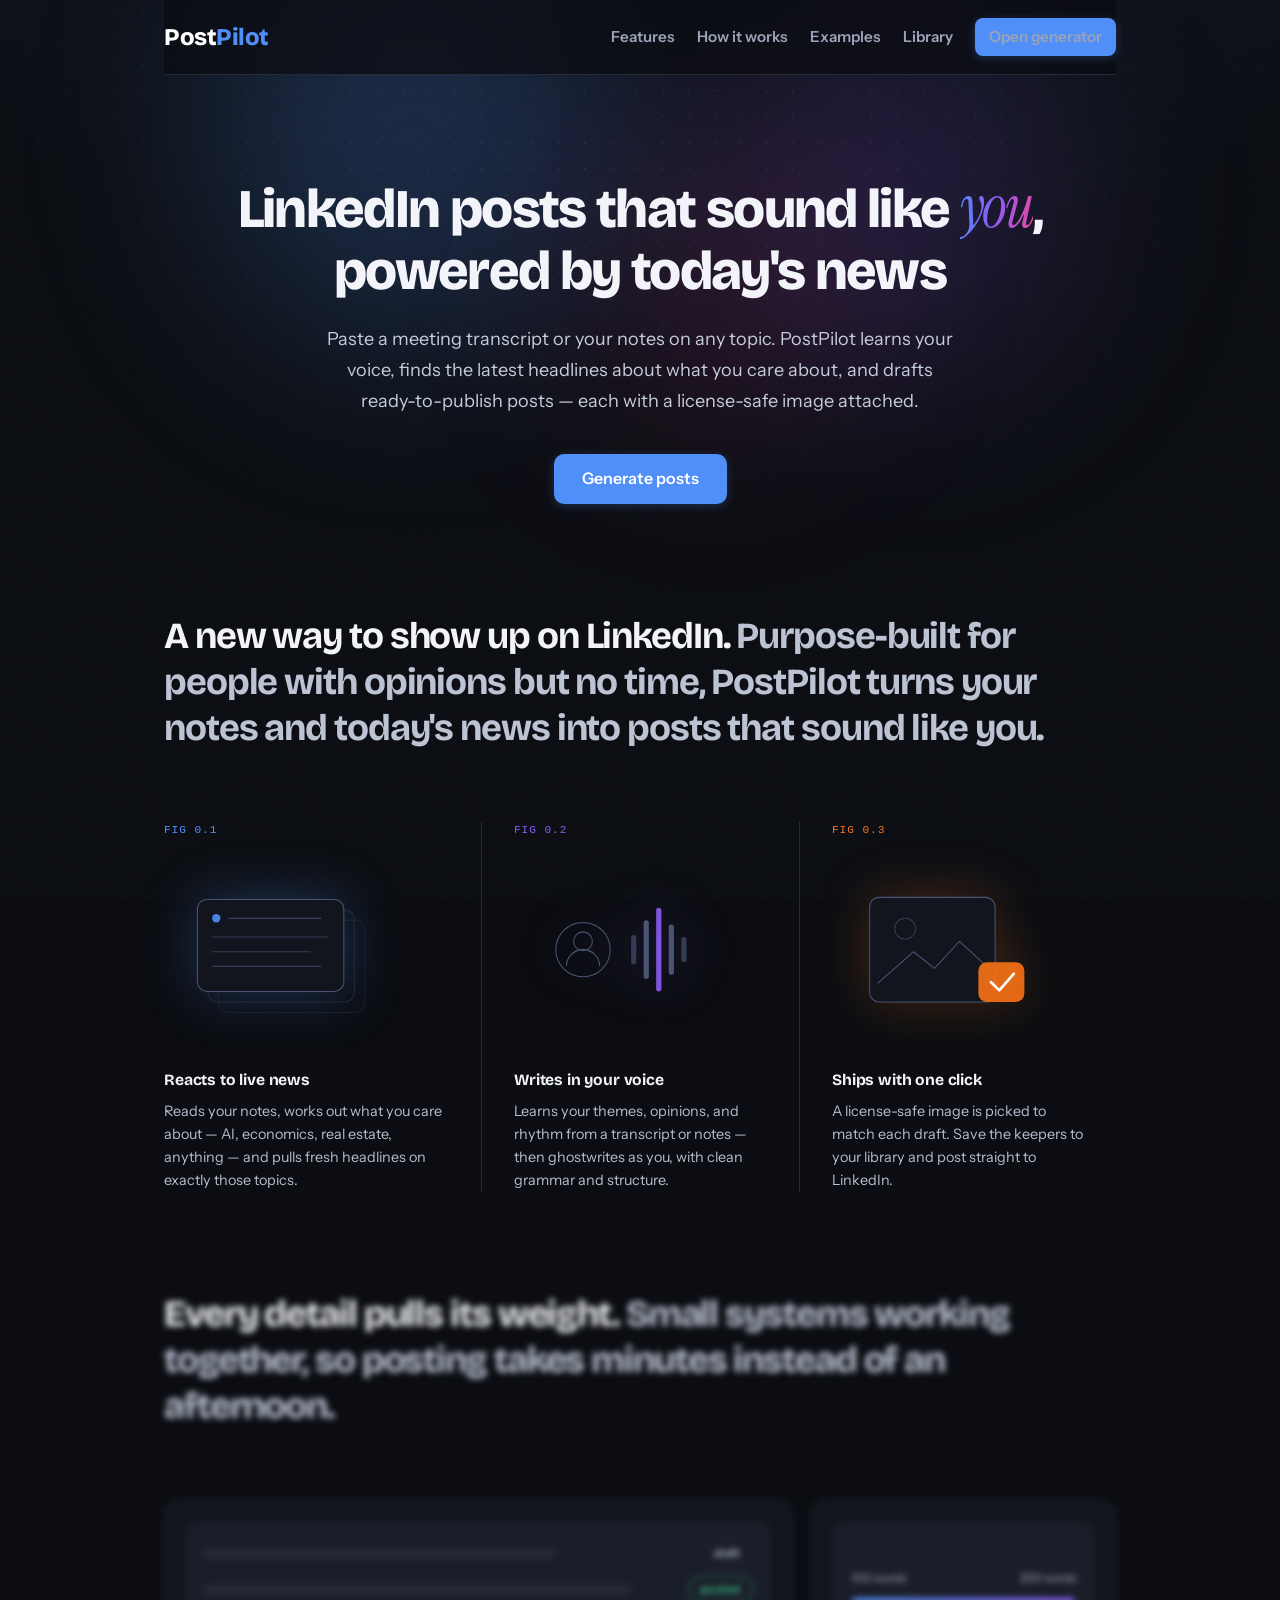
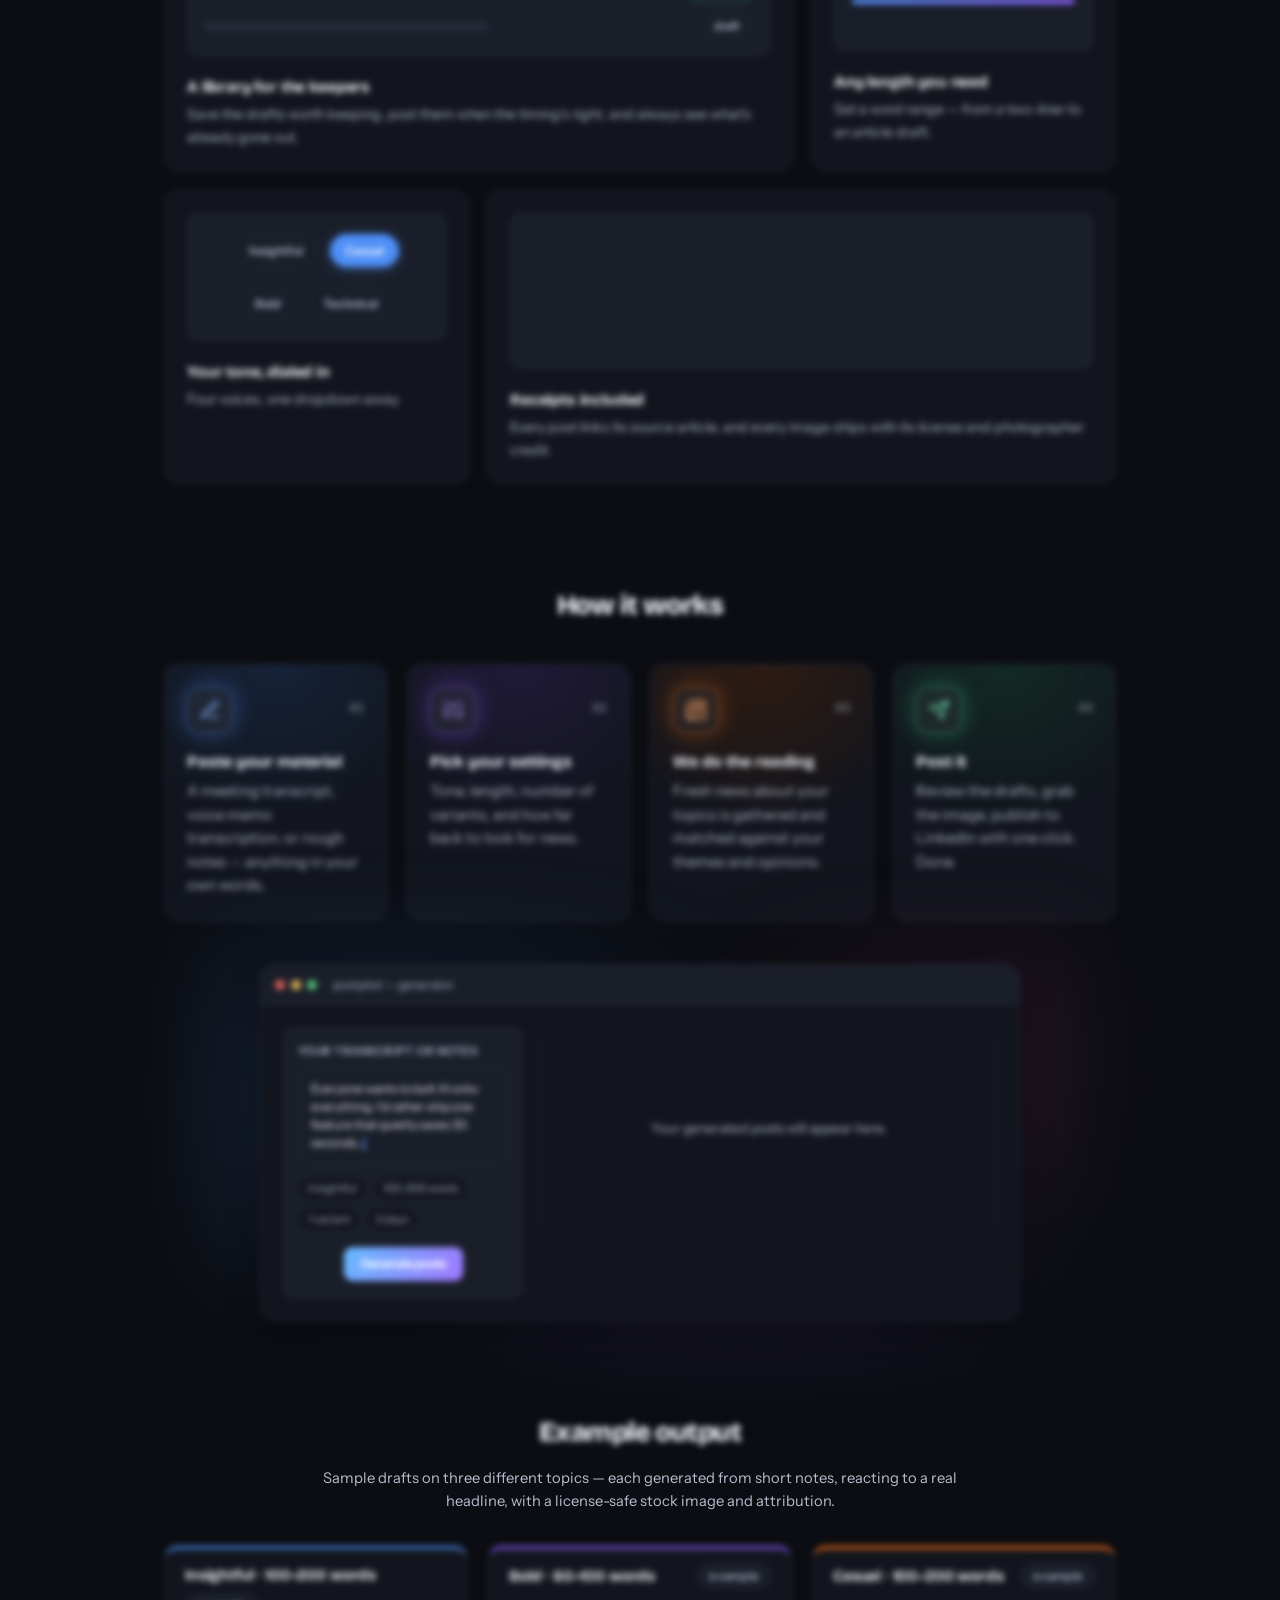
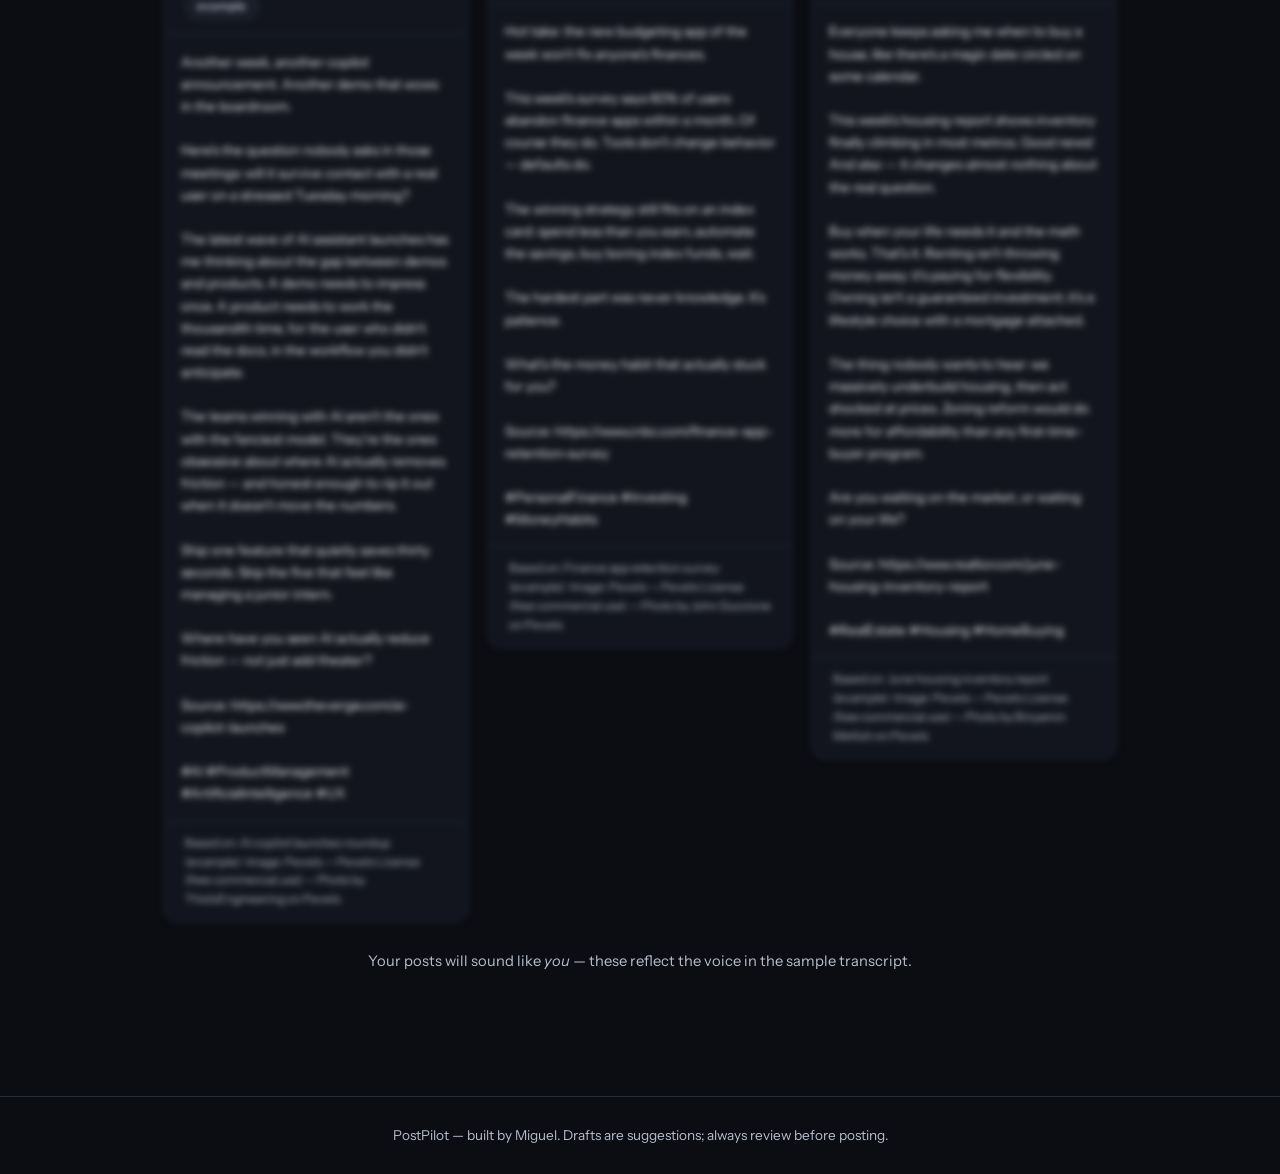
==== commit 70063b02: "Raycast-style color pass, bento grid, animations, nav consistency" ====
--- a/index.html
+++ b/index.html
@@ -8,6 +8,9 @@
   <link rel="stylesheet" href="/styles.css">
 </head>
 <body>
+  <div class="feed-rail feed-left" aria-hidden="true"><div class="feed-track"></div></div>
+  <div class="feed-rail feed-right" aria-hidden="true"><div class="feed-track"></div></div>
+
   <div class="container">
     <nav>
       <a class="logo" href="/">Post<span>Pilot</span></a>
@@ -113,9 +116,9 @@
 
         <div class="bento-card b-span4">
           <div class="b-vignette v-src">
-            <div class="src-line s1">🔗 Source: reuters.com/business/housing-inventory-climbs…</div>
-            <div class="src-line s2">🖼️ Photo by Anna K. on Pexels — Pexels License, free commercial use</div>
-            <div class="src-line s3">✓ Linked and credited automatically in every draft</div>
+            <div class="src-line s1"><span class="src-tag t-blue">SOURCE</span> reuters.com/business/housing-inventory-climbs…</div>
+            <div class="src-line s2"><span class="src-tag t-purple">IMAGE</span> Photo by Anna K. on Pexels — free commercial use</div>
+            <div class="src-line s3"><span class="src-tag t-green">AUTO</span> Linked and credited in every draft</div>
           </div>
           <h3>Receipts included</h3>
           <p>Every post links its source article, and every image ships with its license and photographer credit.</p>
@@ -126,10 +129,10 @@
     <section class="steps" id="how">
       <h2>How it works</h2>
       <ol>
-        <li><strong>Paste your material</strong>A meeting transcript, voice memo transcription, or rough notes — anything in your own words.</li>
-        <li><strong>Pick your settings</strong>Tone, length, number of variants, and how far back to look for news.</li>
-        <li><strong>We do the reading</strong>Fresh news about your topics is gathered and matched against your themes and opinions.</li>
-        <li><strong>Copy and post</strong>Review the drafts, grab the image, paste into LinkedIn. Done.</li>
+        <li class="sc-blue"><div class="sc-top"><span class="sc-icon"><svg viewBox="0 0 24 24" fill="none" stroke="currentColor" stroke-width="1.6" stroke-linecap="round" stroke-linejoin="round"><path d="M12 20h9"/><path d="M16.5 3.5a2.1 2.1 0 0 1 3 3L7 19l-4 1 1-4Z"/></svg></span><span class="sc-num">01</span></div><strong>Paste your material</strong>A meeting transcript, voice memo transcription, or rough notes — anything in your own words.</li>
+        <li class="sc-purple"><div class="sc-top"><span class="sc-icon"><svg viewBox="0 0 24 24" fill="none" stroke="currentColor" stroke-width="1.6" stroke-linecap="round"><line x1="4" y1="21" x2="4" y2="14"/><line x1="4" y1="10" x2="4" y2="3"/><line x1="12" y1="21" x2="12" y2="12"/><line x1="12" y1="8" x2="12" y2="3"/><line x1="20" y1="21" x2="20" y2="16"/><line x1="20" y1="12" x2="20" y2="3"/><line x1="1" y1="14" x2="7" y2="14"/><line x1="9" y1="8" x2="15" y2="8"/><line x1="17" y1="16" x2="23" y2="16"/></svg></span><span class="sc-num">02</span></div><strong>Pick your settings</strong>Tone, length, number of variants, and how far back to look for news.</li>
+        <li class="sc-orange"><div class="sc-top"><span class="sc-icon"><svg viewBox="0 0 24 24" fill="none" stroke="currentColor" stroke-width="1.6" stroke-linecap="round" stroke-linejoin="round"><path d="M4 22h16a2 2 0 0 0 2-2V4a2 2 0 0 0-2-2H8a2 2 0 0 0-2 2v16a2 2 0 0 1-2 2Zm0 0a2 2 0 0 1-2-2V6"/><path d="M18 14h-8"/><path d="M15 18h-5"/><path d="M10 6h8v4h-8V6Z"/></svg></span><span class="sc-num">03</span></div><strong>We do the reading</strong>Fresh news about your topics is gathered and matched against your themes and opinions.</li>
+        <li class="sc-green"><div class="sc-top"><span class="sc-icon"><svg viewBox="0 0 24 24" fill="none" stroke="currentColor" stroke-width="1.6" stroke-linecap="round" stroke-linejoin="round"><path d="m22 2-7 20-4-9-9-4Z"/><path d="M22 2 11 13"/></svg></span><span class="sc-num">04</span></div><strong>Post it</strong>Review the drafts, grab the image, publish to LinkedIn with one click. Done.</li>
       </ol>
 
       <div class="demo-wrap">
@@ -226,7 +229,51 @@
   </footer>
 
   <style>
-    .demo-wrap { max-width: 760px; margin: 44px auto 0; position: relative; }
+    /* Side LinkedIn-feed rails */
+    .feed-rail {
+      position: fixed; top: 0; bottom: 0; width: 225px; z-index: -1;
+      overflow: hidden; pointer-events: none; opacity: 0.5;
+      display: none;
+      -webkit-mask-image: linear-gradient(transparent, black 18%, black 82%, transparent);
+      mask-image: linear-gradient(transparent, black 18%, black 82%, transparent);
+    }
+    @media (min-width: 1500px) { .feed-rail { display: block; } }
+    .feed-left { left: 30px; }
+    .feed-right { right: 30px; }
+    .feed-track { position: absolute; left: 0; right: 0; top: 0; will-change: transform; }
+    .mini-post {
+      background: #fff; border-radius: 10px; margin: 14px 4px; overflow: hidden;
+      box-shadow: 0 6px 22px rgba(0, 0, 0, 0.4);
+    }
+    .mp-head { display: flex; align-items: flex-start; gap: 8px; padding: 10px 12px 6px; }
+    .mp-avatar {
+      width: 28px; height: 28px; border-radius: 50%; flex-shrink: 0;
+      color: #fff; font-size: 0.6rem; font-weight: 700;
+      display: flex; align-items: center; justify-content: center;
+    }
+    .mp-name { flex: 1; min-width: 0; line-height: 1.25; }
+    .mp-name b {
+      display: block; color: #1c1e21; font-size: 0.66rem;
+      white-space: nowrap; overflow: hidden; text-overflow: ellipsis;
+    }
+    .mp-name small {
+      display: block; color: #6b7280; font-size: 0.56rem;
+      white-space: nowrap; overflow: hidden; text-overflow: ellipsis;
+    }
+    .mp-name small.mp-time { color: #9aa1ac; }
+    .mp-text {
+      padding: 2px 12px 9px; color: #2d3138; font-size: 0.6rem; line-height: 1.45;
+    }
+    .mp-img { height: 84px; }
+    .mp-foot {
+      display: flex; justify-content: space-between; padding: 7px 12px;
+      font-size: 0.56rem; color: #8a919e; border-top: 1px solid #eef0f4;
+    }
+    .mp-actions {
+      display: flex; justify-content: space-around; padding: 6px 6px;
+      border-top: 1px solid #eef0f4; font-size: 0.57rem; font-weight: 600; color: #5f6673;
+    }
+  .demo-wrap { max-width: 760px; margin: 44px auto 0; position: relative; }
     .demo-wrap::before {
       content: ""; position: absolute; inset: -50px -70px; z-index: -1;
       background:
@@ -457,6 +504,71 @@
         await linkedinStage();
       }
     })();
+  })();
+
+  // Side feed rails: build skeleton posts + parallax scroll
+  (() => {
+    const reduced = matchMedia("(prefers-reduced-motion: reduce)").matches;
+    const AVATARS = ["#4f8ff7", "#8b5cf6", "#ec4899", "#f97316", "#14b8a6", "#eab308", "#3ecf8e"];
+    const POSTS = [
+      { n: "Maya Chen", h: "Product Lead @ fintech startup", t: "3d",
+        x: "Shipped a feature nobody used for six months. Killed it last week and two customers noticed. The lesson isn't \"talk to users more\" — it's that sunk cost is a product strategy killer.", img: "linear-gradient(120deg,#4f8ff7,#7c5cff)" },
+      { n: "Devon Marsh", h: "Economist | Newsletter: Plain Numbers", t: "1d",
+        x: "Everyone watches the Fed. Almost nobody watches small business credit conditions. That's where the next six months of hiring gets decided.", img: "" },
+      { n: "Priya Nair", h: "Founder & CEO @ Loopwork", t: "5h",
+        x: "We raised less than we could have, on purpose. Constraints forced us to find revenue in month 4 instead of year 2. Best decision we never wanted to make.", img: "linear-gradient(120deg,#ec4899,#f97316)" },
+      { n: "Tom Okafor", h: "Head of Talent | ex-recruiter", t: "2d",
+        x: "Read 400 resumes this quarter. The ones that got interviews all had one thing in common: they showed the work, not the title.", img: "" },
+      { n: "Sofia Reyes", h: "Real estate analyst · housing data nerd", t: "6h",
+        x: "Inventory finally climbing in 34 of the 50 largest metros. If you've been waiting for leverage as a buyer, it's quietly arriving.", img: "linear-gradient(120deg,#14b8a6,#4f8ff7)" },
+      { n: "James Park", h: "Brand strategist | boring industries fan", t: "4d",
+        x: "Your category sounds the same everywhere. That's not a problem, it's an opening. The most human-sounding company in a boring industry wins by default.", img: "" },
+      { n: "Anna Kowalski", h: "Wellness lead @ HealthOS", t: "1d",
+        x: "A meditation app subscription doesn't fix a culture of 9pm emails. Respecting time off would do more than every perk combined.", img: "linear-gradient(120deg,#eab308,#ec4899)" },
+      { n: "Marcus Webb", h: "Climate tech investor", t: "2d",
+        x: "Paper straws at HQ, coal in the supply chain. Real climate progress is boring: insulation, logistics, grids. Procurement beats PR.", img: "linear-gradient(120deg,#3ecf8e,#4f8ff7)" },
+    ];
+    function miniPost(i) {
+      const p = POSTS[i % POSTS.length];
+      const likes = 12 + ((i * 37) % 180);
+      const comments = 2 + ((i * 13) % 30);
+      const initials = p.n.split(" ").map(w => w[0]).join("");
+      return `<div class="mini-post">
+        <div class="mp-head">
+          <span class="mp-avatar" style="background:${AVATARS[i % AVATARS.length]}">${initials}</span>
+          <span class="mp-name"><b>${p.n}</b><small>${p.h}</small><small class="mp-time">${p.t} · 🌐</small></span>
+        </div>
+        <div class="mp-text">${p.x}</div>
+        ${p.img ? `<div class="mp-img" style="background:${p.img}"></div>` : ""}
+        <div class="mp-foot"><span>👍❤️💡 ${likes}</span><span>${comments} comments</span></div>
+        <div class="mp-actions"><span>Like</span><span>Comment</span><span>Repost</span><span>Send</span></div>
+      </div>`;
+    }
+    const rails = [
+      { track: document.querySelector(".feed-left .feed-track"), speed: 0.16, offset: 0 },
+      { track: document.querySelector(".feed-right .feed-track"), speed: 0.30, offset: 4 },
+    ];
+    rails.forEach((r) => {
+      if (!r.track) return;
+      let html = "";
+      for (let i = 0; i < 9; i++) html += miniPost(i + r.offset);
+      r.track.innerHTML = html + html; // duplicated for a seamless loop
+    });
+    if (!reduced) {
+      let ticking = false;
+      function update() {
+        rails.forEach((r) => {
+          if (!r.track) return;
+          const half = r.track.scrollHeight / 2 || 1;
+          r.track.style.transform = `translateY(${-((window.scrollY * r.speed) % half)}px)`;
+        });
+        ticking = false;
+      }
+      addEventListener("scroll", () => {
+        if (!ticking) { ticking = true; requestAnimationFrame(update); }
+      }, { passive: true });
+      update();
+    }
   })();
 
   // Bento vignette loops
--- a/styles.css
+++ b/styles.css
@@ -1,4 +1,4 @@
-@import url('https://fonts.googleapis.com/css2?family=Inter:wght@400;500;600;700;800&display=swap');
+@import url('https://fonts.googleapis.com/css2?family=Bricolage+Grotesque:wght@600;700;800&family=Instrument+Sans:ital,wght@0,400;0,500;0,600;0,700;1,400&family=Instrument+Serif:ital@1&display=swap');
 
 :root {
   --bg: #0b0d12;
@@ -18,7 +18,8 @@
   --c-teal: #14b8a6;
   --c-yellow: #eab308;
   --radius: 14px;
-  --font: "Inter", -apple-system, BlinkMacSystemFont, "Segoe UI", Roboto, sans-serif;
+  --font: "Instrument Sans", -apple-system, BlinkMacSystemFont, "Segoe UI", Roboto, sans-serif;
+  --font-display: "Bricolage Grotesque", "Instrument Sans", -apple-system, sans-serif;
   --shadow: 0 8px 30px rgba(0, 0, 0, 0.35);
 }
 
@@ -95,6 +96,11 @@
 ::-webkit-scrollbar-thumb { background: var(--border); border-radius: 5px; }
 ::-webkit-scrollbar-thumb:hover { background: var(--border-hover); }
 
+h1, h2, h3, .logo {
+  font-family: var(--font-display);
+  letter-spacing: -0.01em;
+}
+
 a { color: var(--accent); text-decoration: none; transition: color 0.15s ease; }
 a:hover { color: var(--accent-hover); }
 
@@ -116,7 +122,10 @@
 }
 .logo span { color: var(--accent); }
 .nav-links { display: flex; gap: 22px; align-items: center; }
-.nav-links a { color: #f0f3f9; font-size: 0.95rem; font-weight: 600; }
+.nav-links a {
+  color: #9aa3b8; font-size: 0.95rem; font-weight: 600;
+  transition: color 0.2s ease;
+}
 .nav-links a:hover, .nav-links a.active { color: #ffffff; }
 
 /* Buttons */
@@ -156,7 +165,10 @@
   letter-spacing: -0.03em; margin-bottom: 22px; font-weight: 800;
 }
 .hero h1 em {
-  font-style: normal;
+  font-family: "Instrument Serif", Georgia, serif;
+  font-style: italic;
+  font-weight: 400;
+  font-size: 1.08em;
   background: linear-gradient(100deg, var(--accent), var(--c-purple), var(--c-pink));
   -webkit-background-clip: text;
   background-clip: text;
@@ -285,7 +297,15 @@
 }
 .src-line.s1 { animation-delay: 0.4s; }
 .src-line.s2 { animation-delay: 1.0s; }
-.src-line.s3 { animation-delay: 1.6s; color: var(--green); }
+.src-line.s3 { animation-delay: 1.6s; }
+.src-tag {
+  display: inline-block; font-family: ui-monospace, Consolas, monospace;
+  font-size: 0.6rem; font-weight: 700; letter-spacing: 0.05em;
+  padding: 1px 7px; border-radius: 5px; margin-right: 6px; vertical-align: 1px;
+}
+.src-tag.t-blue { background: rgba(79,143,247,0.16); color: #85b3fa; }
+.src-tag.t-purple { background: rgba(139,92,246,0.16); color: #b39af8; }
+.src-tag.t-green { background: rgba(62,207,142,0.16); color: #6fdcae; }
 .v-ticker { padding: 0 16px; position: relative; }
 .v-ticker::before, .v-ticker::after {
   content: ""; position: absolute; left: 0; right: 0; height: 28px; z-index: 1;
@@ -333,21 +353,54 @@
   gap: 20px;
 }
 .steps li {
-  counter-increment: step; background: var(--surface);
-  border: 1px solid var(--border); border-radius: var(--radius); padding: 24px;
-  color: var(--muted); font-size: 0.92rem;
-  transition: transform 0.2s ease, border-color 0.2s ease;
-}
-.steps li:hover { transform: translateY(-3px); border-color: var(--border-hover); }
-.steps li::before {
-  content: counter(step); display: block; width: 32px; height: 32px;
-  border-radius: 50%; background: var(--accent); color: #fff;
-  font-weight: 700; text-align: center; line-height: 32px; margin-bottom: 14px;
-}
-.steps li:nth-child(2)::before { background: var(--c-purple); }
-.steps li:nth-child(3)::before { background: var(--c-orange); }
-.steps li:nth-child(4)::before { background: var(--green); }
-.steps li strong { color: var(--text); display: block; margin-bottom: 4px; }
+  border: 1px solid var(--border); border-radius: var(--radius);
+  padding: 22px; color: var(--muted); font-size: 0.92rem;
+  transition: transform 0.25s ease, border-color 0.25s ease, box-shadow 0.25s ease;
+}
+.steps li strong {
+  color: var(--text); display: block; margin-bottom: 5px;
+  font-family: var(--font-display); font-size: 1.02rem;
+}
+.sc-top { display: flex; justify-content: space-between; align-items: center; margin-bottom: 16px; }
+.sc-icon {
+  width: 46px; height: 46px; border-radius: 12px;
+  display: flex; align-items: center; justify-content: center;
+  background: rgba(255, 255, 255, 0.05); border: 1px solid var(--border);
+}
+.sc-icon svg { width: 22px; height: 22px; }
+.sc-blue .sc-icon { color: #85b3fa; }
+.sc-purple .sc-icon { color: #b39af8; }
+.sc-orange .sc-icon { color: #fba368; }
+.sc-green .sc-icon { color: #6fdcae; }
+.sc-num {
+  font-family: ui-monospace, Consolas, monospace; font-size: 0.75rem;
+  color: var(--muted); opacity: 0.8;
+}
+.sc-blue {
+  background: radial-gradient(130% 100% at 50% 0%, rgba(79, 143, 247, 0.17), var(--surface) 62%);
+  border-color: rgba(79, 143, 247, 0.32);
+}
+.sc-blue:hover { box-shadow: 0 10px 40px rgba(79, 143, 247, 0.22); }
+.sc-blue .sc-icon { box-shadow: 0 0 22px rgba(79, 143, 247, 0.4); border-color: rgba(79, 143, 247, 0.45); }
+.sc-purple {
+  background: radial-gradient(130% 100% at 50% 0%, rgba(139, 92, 246, 0.17), var(--surface) 62%);
+  border-color: rgba(139, 92, 246, 0.32);
+}
+.sc-purple:hover { box-shadow: 0 10px 40px rgba(139, 92, 246, 0.22); }
+.sc-purple .sc-icon { box-shadow: 0 0 22px rgba(139, 92, 246, 0.4); border-color: rgba(139, 92, 246, 0.45); }
+.sc-orange {
+  background: radial-gradient(130% 100% at 50% 0%, rgba(249, 115, 22, 0.15), var(--surface) 62%);
+  border-color: rgba(249, 115, 22, 0.3);
+}
+.sc-orange:hover { box-shadow: 0 10px 40px rgba(249, 115, 22, 0.2); }
+.sc-orange .sc-icon { box-shadow: 0 0 22px rgba(249, 115, 22, 0.35); border-color: rgba(249, 115, 22, 0.45); }
+.sc-green {
+  background: radial-gradient(130% 100% at 50% 0%, rgba(62, 207, 142, 0.15), var(--surface) 62%);
+  border-color: rgba(62, 207, 142, 0.3);
+}
+.sc-green:hover { box-shadow: 0 10px 40px rgba(62, 207, 142, 0.2); }
+.sc-green .sc-icon { box-shadow: 0 0 22px rgba(62, 207, 142, 0.35); border-color: rgba(62, 207, 142, 0.45); }
+.steps li:hover { transform: translateY(-4px); }
 
 footer {
   border-top: 1px solid var(--border); padding: 28px 0; text-align: center;
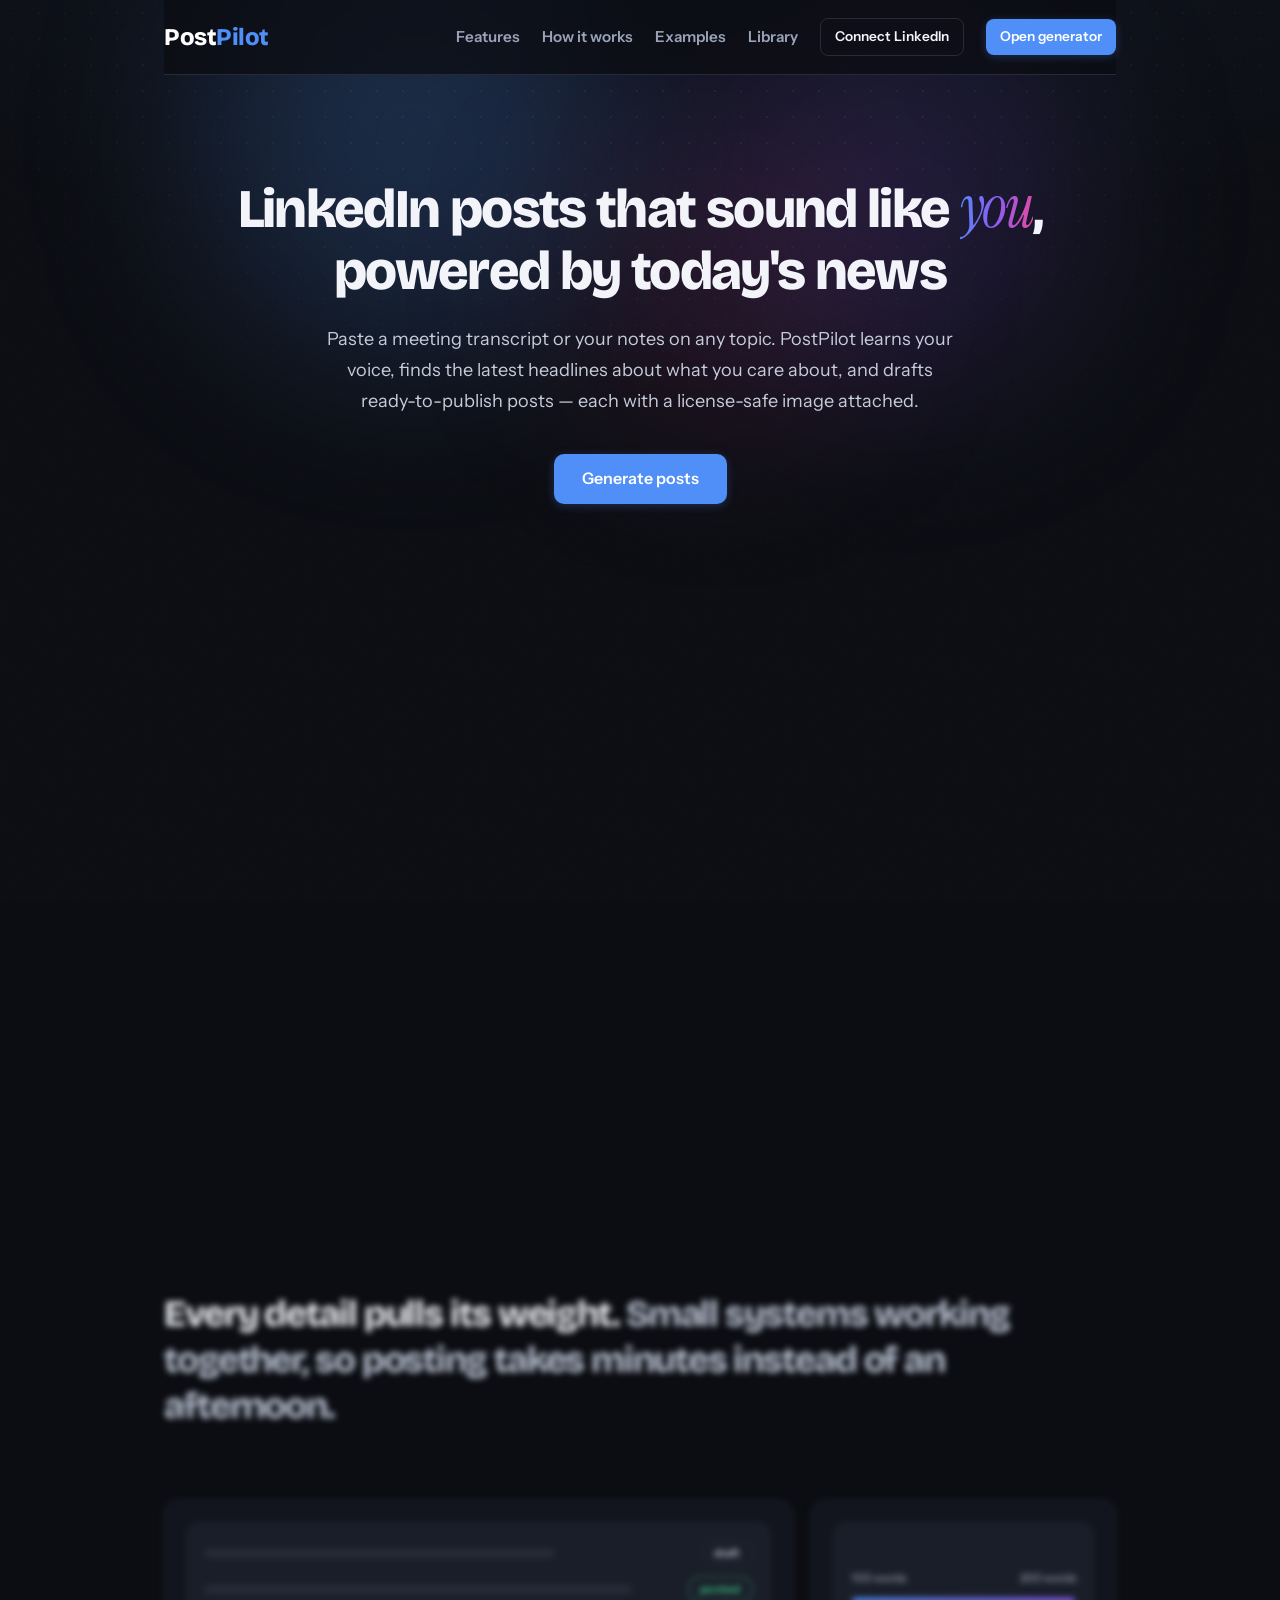
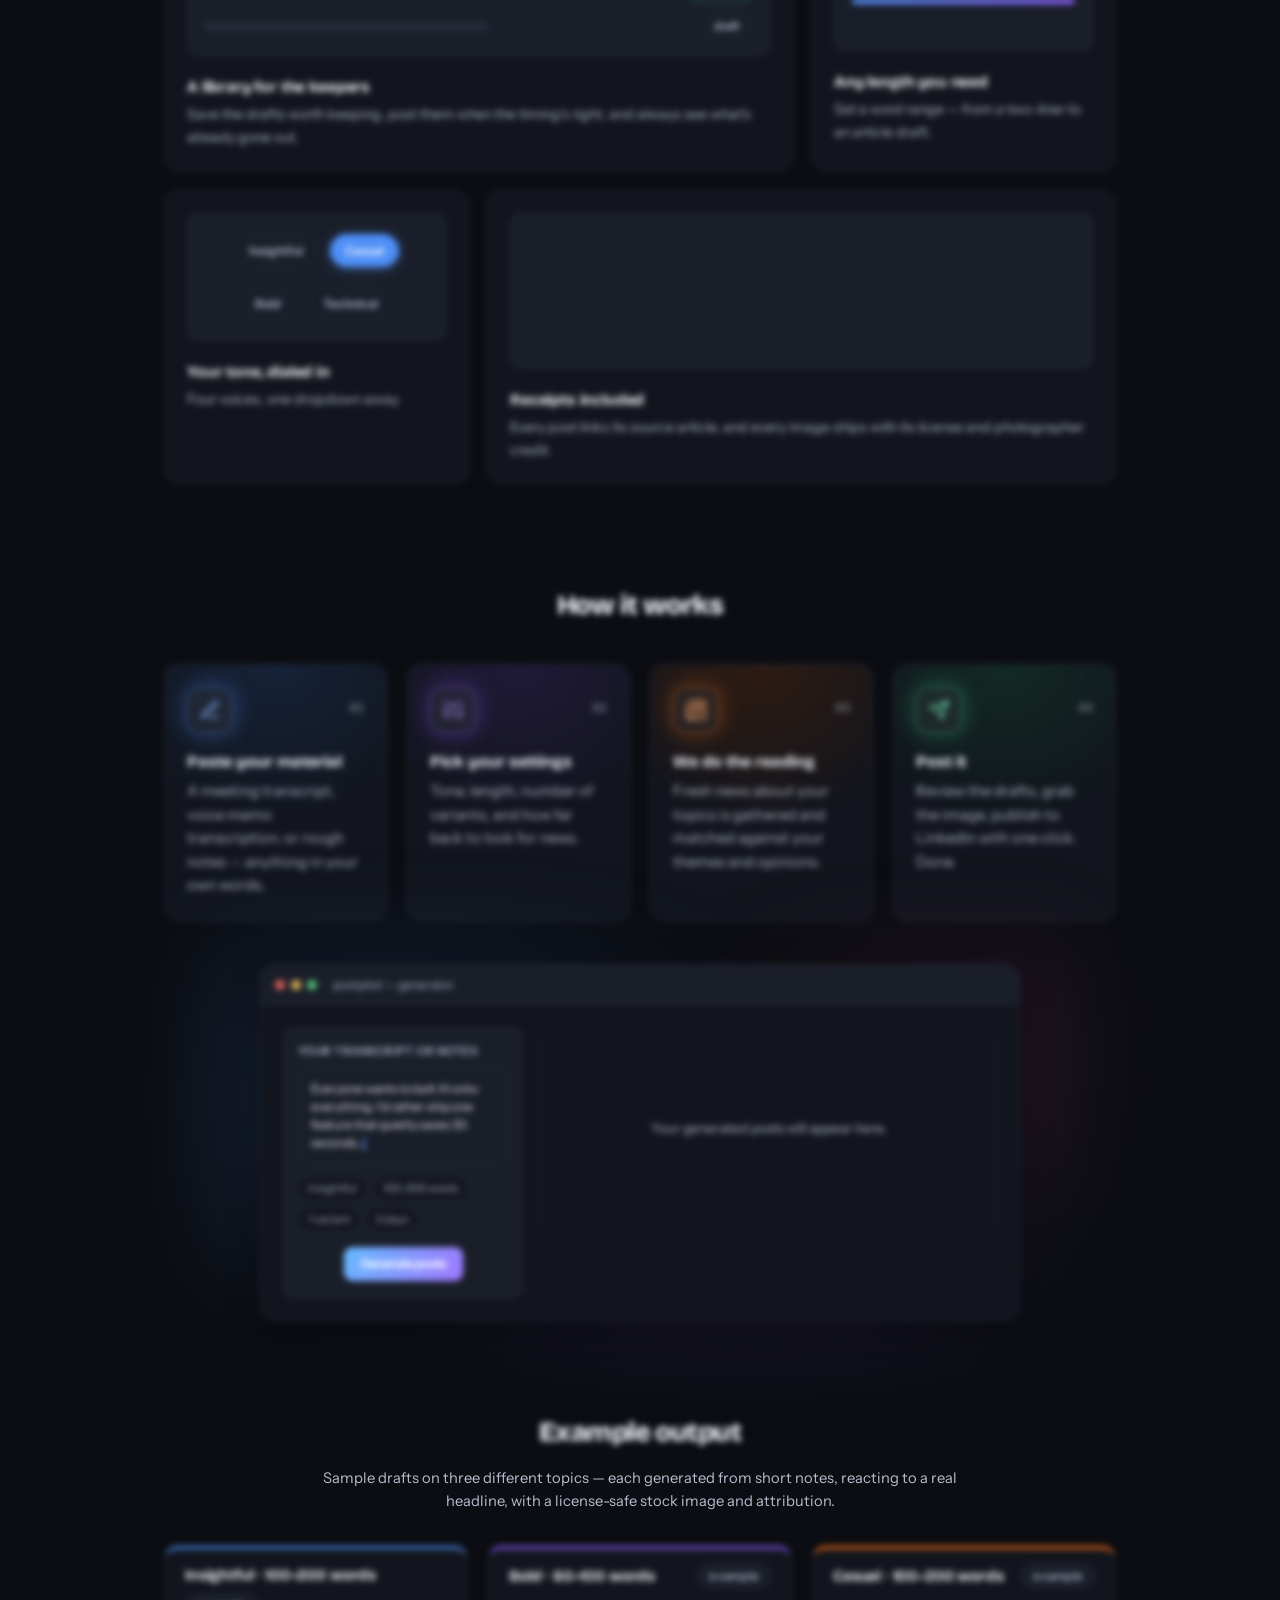
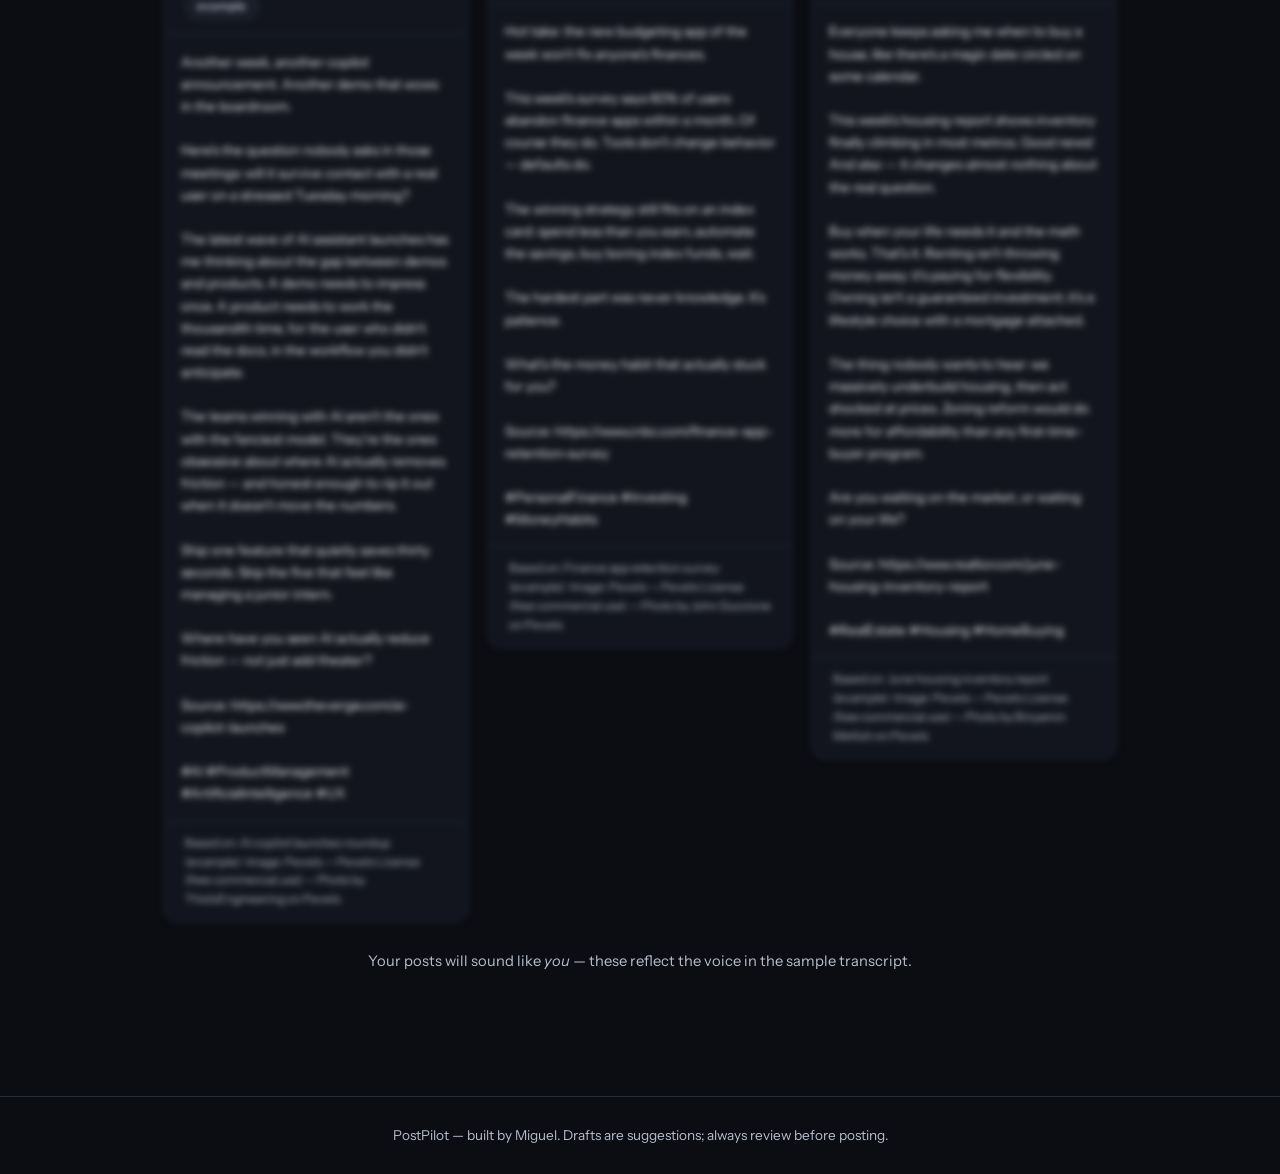
==== commit 91acc2f6: "Any-topic pipeline, sample topics, full UI overhaul, library search/filter" ====
--- a/index.html
+++ b/index.html
@@ -8,9 +8,6 @@
   <link rel="stylesheet" href="/styles.css">
 </head>
 <body>
-  <div class="feed-rail feed-left" aria-hidden="true"><div class="feed-track"></div></div>
-  <div class="feed-rail feed-right" aria-hidden="true"><div class="feed-track"></div></div>
-
   <div class="container">
     <nav>
       <a class="logo" href="/">Post<span>Pilot</span></a>
@@ -19,6 +16,7 @@
         <a href="/#how">How it works</a>
         <a href="/#examples">Examples</a>
         <a href="/library">Library</a>
+        <a id="li-connect" class="btn btn-ghost btn-sm" href="/auth/linkedin">Connect LinkedIn</a>
         <a class="btn btn-primary btn-sm" href="/app">Open generator</a>
       </div>
     </nav>
@@ -229,50 +227,6 @@
   </footer>
 
   <style>
-    /* Side LinkedIn-feed rails */
-    .feed-rail {
-      position: fixed; top: 0; bottom: 0; width: 225px; z-index: -1;
-      overflow: hidden; pointer-events: none; opacity: 0.5;
-      display: none;
-      -webkit-mask-image: linear-gradient(transparent, black 18%, black 82%, transparent);
-      mask-image: linear-gradient(transparent, black 18%, black 82%, transparent);
-    }
-    @media (min-width: 1500px) { .feed-rail { display: block; } }
-    .feed-left { left: 30px; }
-    .feed-right { right: 30px; }
-    .feed-track { position: absolute; left: 0; right: 0; top: 0; will-change: transform; }
-    .mini-post {
-      background: #fff; border-radius: 10px; margin: 14px 4px; overflow: hidden;
-      box-shadow: 0 6px 22px rgba(0, 0, 0, 0.4);
-    }
-    .mp-head { display: flex; align-items: flex-start; gap: 8px; padding: 10px 12px 6px; }
-    .mp-avatar {
-      width: 28px; height: 28px; border-radius: 50%; flex-shrink: 0;
-      color: #fff; font-size: 0.6rem; font-weight: 700;
-      display: flex; align-items: center; justify-content: center;
-    }
-    .mp-name { flex: 1; min-width: 0; line-height: 1.25; }
-    .mp-name b {
-      display: block; color: #1c1e21; font-size: 0.66rem;
-      white-space: nowrap; overflow: hidden; text-overflow: ellipsis;
-    }
-    .mp-name small {
-      display: block; color: #6b7280; font-size: 0.56rem;
-      white-space: nowrap; overflow: hidden; text-overflow: ellipsis;
-    }
-    .mp-name small.mp-time { color: #9aa1ac; }
-    .mp-text {
-      padding: 2px 12px 9px; color: #2d3138; font-size: 0.6rem; line-height: 1.45;
-    }
-    .mp-img { height: 84px; }
-    .mp-foot {
-      display: flex; justify-content: space-between; padding: 7px 12px;
-      font-size: 0.56rem; color: #8a919e; border-top: 1px solid #eef0f4;
-    }
-    .mp-actions {
-      display: flex; justify-content: space-around; padding: 6px 6px;
-      border-top: 1px solid #eef0f4; font-size: 0.57rem; font-weight: 600; color: #5f6673;
-    }
   .demo-wrap { max-width: 760px; margin: 44px auto 0; position: relative; }
     .demo-wrap::before {
       content: ""; position: absolute; inset: -50px -70px; z-index: -1;
@@ -506,69 +460,14 @@
     })();
   })();
 
-  // Side feed rails: build skeleton posts + parallax scroll
+  // LinkedIn status in nav
   (() => {
-    const reduced = matchMedia("(prefers-reduced-motion: reduce)").matches;
-    const AVATARS = ["#4f8ff7", "#8b5cf6", "#ec4899", "#f97316", "#14b8a6", "#eab308", "#3ecf8e"];
-    const POSTS = [
-      { n: "Maya Chen", h: "Product Lead @ fintech startup", t: "3d",
-        x: "Shipped a feature nobody used for six months. Killed it last week and two customers noticed. The lesson isn't \"talk to users more\" — it's that sunk cost is a product strategy killer.", img: "linear-gradient(120deg,#4f8ff7,#7c5cff)" },
-      { n: "Devon Marsh", h: "Economist | Newsletter: Plain Numbers", t: "1d",
-        x: "Everyone watches the Fed. Almost nobody watches small business credit conditions. That's where the next six months of hiring gets decided.", img: "" },
-      { n: "Priya Nair", h: "Founder & CEO @ Loopwork", t: "5h",
-        x: "We raised less than we could have, on purpose. Constraints forced us to find revenue in month 4 instead of year 2. Best decision we never wanted to make.", img: "linear-gradient(120deg,#ec4899,#f97316)" },
-      { n: "Tom Okafor", h: "Head of Talent | ex-recruiter", t: "2d",
-        x: "Read 400 resumes this quarter. The ones that got interviews all had one thing in common: they showed the work, not the title.", img: "" },
-      { n: "Sofia Reyes", h: "Real estate analyst · housing data nerd", t: "6h",
-        x: "Inventory finally climbing in 34 of the 50 largest metros. If you've been waiting for leverage as a buyer, it's quietly arriving.", img: "linear-gradient(120deg,#14b8a6,#4f8ff7)" },
-      { n: "James Park", h: "Brand strategist | boring industries fan", t: "4d",
-        x: "Your category sounds the same everywhere. That's not a problem, it's an opening. The most human-sounding company in a boring industry wins by default.", img: "" },
-      { n: "Anna Kowalski", h: "Wellness lead @ HealthOS", t: "1d",
-        x: "A meditation app subscription doesn't fix a culture of 9pm emails. Respecting time off would do more than every perk combined.", img: "linear-gradient(120deg,#eab308,#ec4899)" },
-      { n: "Marcus Webb", h: "Climate tech investor", t: "2d",
-        x: "Paper straws at HQ, coal in the supply chain. Real climate progress is boring: insulation, logistics, grids. Procurement beats PR.", img: "linear-gradient(120deg,#3ecf8e,#4f8ff7)" },
-    ];
-    function miniPost(i) {
-      const p = POSTS[i % POSTS.length];
-      const likes = 12 + ((i * 37) % 180);
-      const comments = 2 + ((i * 13) % 30);
-      const initials = p.n.split(" ").map(w => w[0]).join("");
-      return `<div class="mini-post">
-        <div class="mp-head">
-          <span class="mp-avatar" style="background:${AVATARS[i % AVATARS.length]}">${initials}</span>
-          <span class="mp-name"><b>${p.n}</b><small>${p.h}</small><small class="mp-time">${p.t} · 🌐</small></span>
-        </div>
-        <div class="mp-text">${p.x}</div>
-        ${p.img ? `<div class="mp-img" style="background:${p.img}"></div>` : ""}
-        <div class="mp-foot"><span>👍❤️💡 ${likes}</span><span>${comments} comments</span></div>
-        <div class="mp-actions"><span>Like</span><span>Comment</span><span>Repost</span><span>Send</span></div>
-      </div>`;
-    }
-    const rails = [
-      { track: document.querySelector(".feed-left .feed-track"), speed: 0.16, offset: 0 },
-      { track: document.querySelector(".feed-right .feed-track"), speed: 0.30, offset: 4 },
-    ];
-    rails.forEach((r) => {
-      if (!r.track) return;
-      let html = "";
-      for (let i = 0; i < 9; i++) html += miniPost(i + r.offset);
-      r.track.innerHTML = html + html; // duplicated for a seamless loop
-    });
-    if (!reduced) {
-      let ticking = false;
-      function update() {
-        rails.forEach((r) => {
-          if (!r.track) return;
-          const half = r.track.scrollHeight / 2 || 1;
-          r.track.style.transform = `translateY(${-((window.scrollY * r.speed) % half)}px)`;
-        });
-        ticking = false;
-      }
-      addEventListener("scroll", () => {
-        if (!ticking) { ticking = true; requestAnimationFrame(update); }
-      }, { passive: true });
-      update();
-    }
+    const btn = document.getElementById("li-connect");
+    if (!btn) return;
+    fetch("/api/linkedin/status").then(r => r.json()).then(s => {
+      if (!s.configured) { btn.style.display = "none"; return; }
+      if (s.connected) { btn.textContent = `LinkedIn: ${s.name} ✓`; btn.removeAttribute("href"); }
+    }).catch(() => {});
   })();
 
   // Bento vignette loops
--- a/styles.css
+++ b/styles.css
@@ -127,6 +127,10 @@
   transition: color 0.2s ease;
 }
 .nav-links a:hover, .nav-links a.active { color: #ffffff; }
+.nav-links a.btn-ghost { color: var(--text); }
+.nav-links a.btn-ghost:hover { color: #ffffff; }
+.nav-links a.btn-primary, .nav-links a.btn-primary:hover { color: #ffffff; }
+.nav-links a.btn-sm { font-size: 0.85rem; font-weight: 600; }
 
 /* Buttons */
 .btn {
@@ -546,6 +550,36 @@
   font-size: 0.8rem; color: var(--muted); background: var(--surface);
   border: 1px solid var(--border); border-radius: 20px; padding: 3px 12px;
 }
+.lib-toolbar { display: flex; gap: 10px; margin-bottom: 24px; flex-wrap: wrap; }
+.lib-toolbar input, .lib-toolbar select {
+  background: var(--surface-2); color: var(--text);
+  border: 1px solid var(--border); border-radius: 9px; padding: 9px 12px;
+  font-size: 0.9rem; font-family: var(--font);
+}
+.lib-toolbar input { flex: 1; min-width: 200px; }
+.lib-toolbar input:focus, .lib-toolbar select:focus {
+  outline: none; border-color: var(--accent);
+  box-shadow: 0 0 0 3px rgba(79, 143, 247, 0.18);
+}
+.lib-grid {
+  display: grid; grid-template-columns: repeat(2, 1fr);
+  gap: 20px; align-items: start;
+}
+@media (max-width: 900px) { .lib-grid { grid-template-columns: 1fr; } }
+.lib-grid .post-card { margin-bottom: 0; }
+.post-body.clamped {
+  max-height: 190px; overflow: hidden; position: relative;
+}
+.post-body.clamped::after {
+  content: ""; position: absolute; left: 0; right: 0; bottom: 0; height: 60px;
+  background: linear-gradient(transparent, var(--surface));
+}
+.show-more {
+  display: block; width: 100%; background: none; border: none;
+  color: var(--accent); font-size: 0.82rem; font-weight: 600;
+  font-family: var(--font); cursor: pointer; padding: 8px 0 10px;
+}
+.show-more:hover { color: var(--accent-hover); }
 
 /* Landing page: example output */
 .examples { padding: 0 0 90px; }
